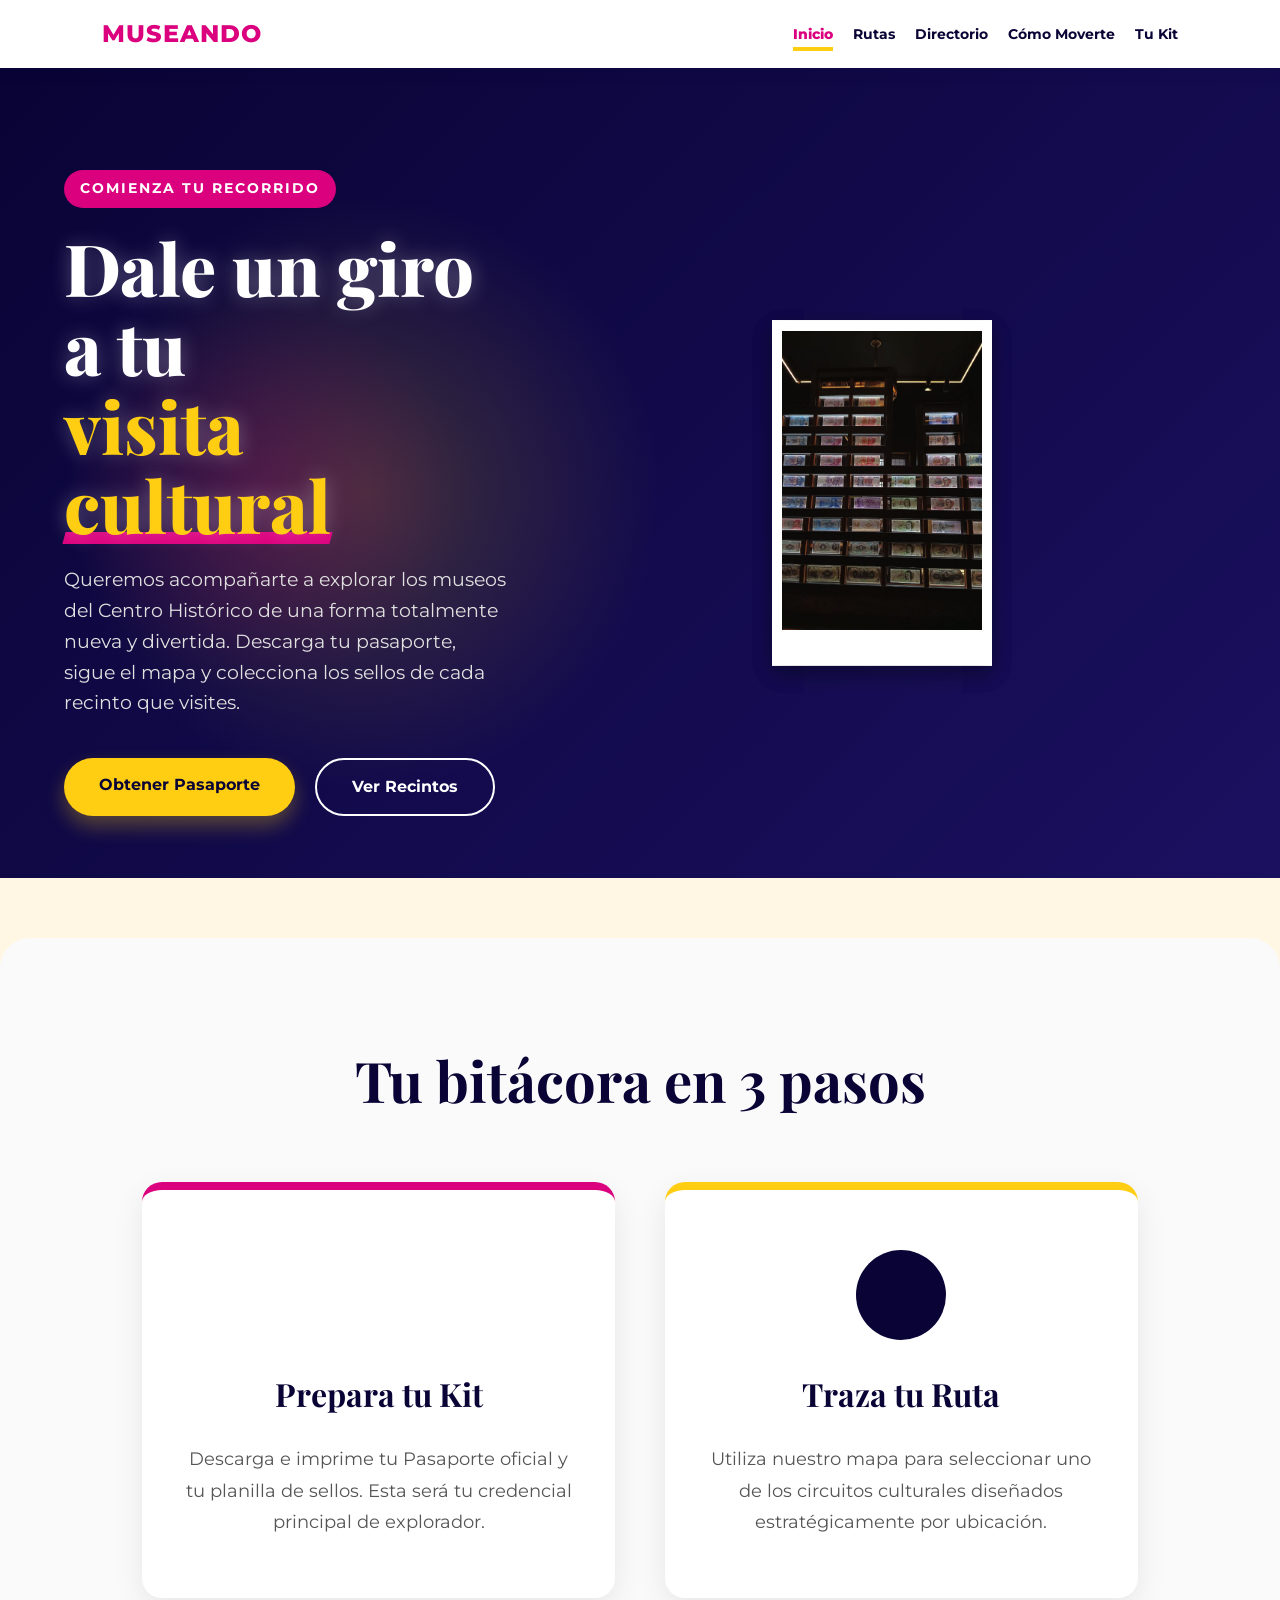
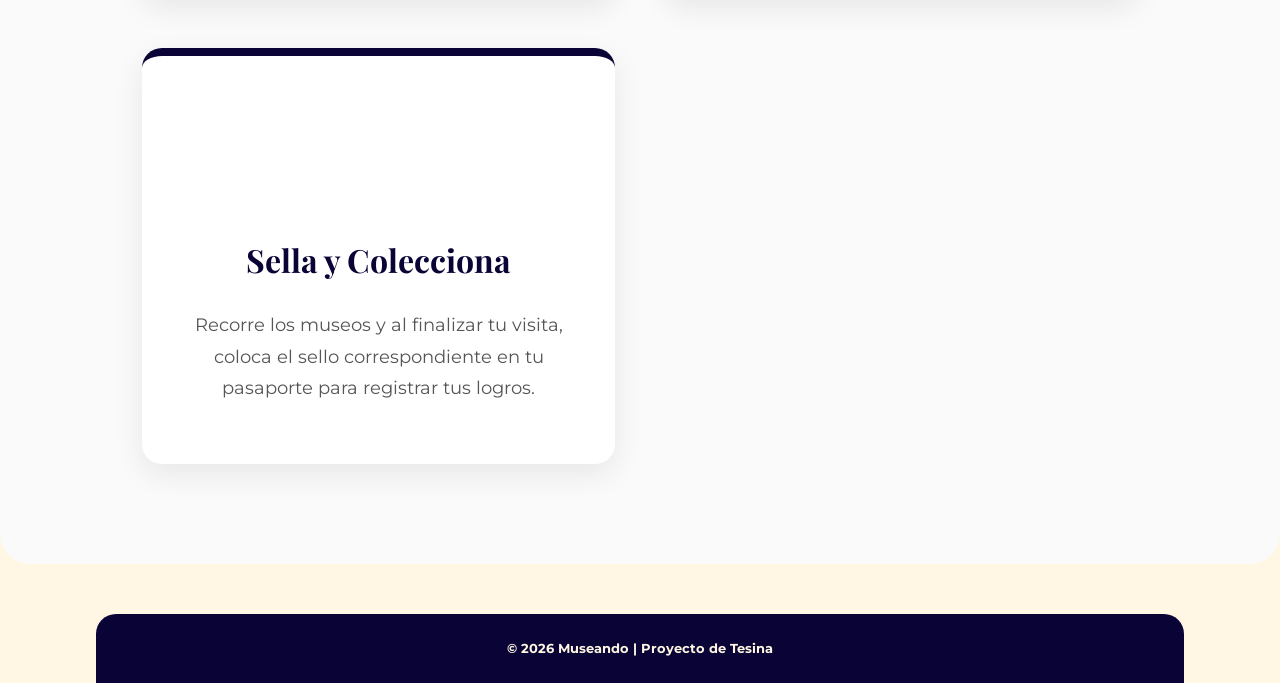
==== index.html @ 3f6f1fed "Add files via upload" ====
<!DOCTYPE html>
<html lang="es">
<head>
    <meta charset="UTF-8">
    <meta name="viewport" content="width=device-width, initial-scale=1.0">
    <title>Museando | Inicio</title>
    <link href="https://fonts.googleapis.com/css2?family=Montserrat:wght@300;400;700&family=Playfair+Display:wght@700;800&family=Poppins:wght@700;800&display=swap" rel="stylesheet">
    <link rel="stylesheet" href="css/style.css">
</head>
<body>

    <header class="main-header">
        <a href="index.html" class="logo">MUSEANDO</a>
        <ul class="nav-links">
            <li><a href="index.html" class="activo-nav">Inicio</a></li>
            <li><a href="rutas.html">Rutas</a></li>
            <li><a href="directorio.html">Directorio</a></li>
            <li><a href="guia.html">Cómo Moverte</a></li>
            <li><a href="kit.html">Tu Kit</a></li>
        </ul>
        <div class="burger">
            <div class="line1"></div><div class="line2"></div><div class="line3"></div>
        </div>
    </header>

    <main class="main-content">
        <section class="hero-dinamico">
            <div class="forma-fondo-1"></div>
            <div class="forma-fondo-2"></div>

           <div class="hero-texto-wrapper">
    <div class="etiqueta-hero">Comienza tu recorrido</div>
    <h1 class="titulo-gigante">Dale un giro a tu <br><span>visita cultural</span></h1>
    <p class="parrafo-hero">Queremos acompañarte a explorar los museos del Centro Histórico de una forma totalmente nueva y divertida. Descarga tu pasaporte, sigue el mapa y colecciona los sellos de cada recinto que visites.</p>
    <div class="botones-hero">
        <a href="kit.html" class="btn-primario">Obtener Pasaporte</a>
        <a href="directorio.html" class="btn-secundario">Ver Recintos</a>
    </div>
</div>

        <div class="hero-visual-wrapper" style="perspective: 1000px;">
    <div class="collage-polaroid">
        <!-- Tus imágenes aquí -->
        <img src="img/map4.jpg" class="foto-polaroid">
        <img src="img/munal2.jpg" class="foto-polaroid">
        <img src="img/banco2.jpg" class="foto-polaroid">
    </div>
</div>
        </section>

        <section class="container tutorial-section">
            <h2 class="section-title">Tu bitácora en 3 pasos</h2>
            
            <div class="grid-flex tutorial-grid">
                <div class="card tutorial-card hover-elevate">
                    <div class="icono-circular">1</div>
                    <h3 class="card-title">Prepara tu Kit</h3>
                    <p class="card-text">Descarga e imprime tu Pasaporte oficial y tu planilla de sellos. Esta será tu credencial principal de explorador.</p>
                </div>
                
                <div class="card tutorial-card hover-elevate">
                    <div class="icono-circular">2</div>
                    <h3 class="card-title">Traza tu Ruta</h3>
                    <p class="card-text">Utiliza nuestro mapa para seleccionar uno de los circuitos culturales diseñados estratégicamente por ubicación.</p>
                </div>
                
                <div class="card tutorial-card hover-elevate">
                    <div class="icono-circular">3</div>
                    <h3 class="card-title">Sella y Colecciona</h3>
                    <p class="card-text">Recorre los museos y al finalizar tu visita, coloca el sello correspondiente en tu pasaporte para registrar tus logros.</p>
                </div>
            </div>
        </section>

        </main>

    <footer class="main-footer">
        <p>&copy; 2026 Museando | Proyecto de Tesina</p>
    </footer>

    <script>
        const burger = document.querySelector('.burger');
        const nav = document.querySelector('.nav-links');
        burger.addEventListener('click', () => { 
            nav.classList.toggle('nav-active'); 
        });
    </script>
</body>
	
	<script>
    document.addEventListener("mousemove", (e) => {
        const mouseX = e.clientX / window.innerWidth - 0.5;
        const mouseY = e.clientY / window.innerHeight - 0.5;

        // Mover los elementos según el mouse
        const visualWrapper = document.querySelector('.hero-visual-wrapper');
        const flotante = document.querySelector('.img-flotante-1');

        visualWrapper.style.transform = `translate(${mouseX * 30}px, ${mouseY * 30}px)`;
        flotante.style.transform = `translate(${mouseX * -50}px, ${mouseY * -50}px)`;
    });
</script>
</html>
---- css/style.css ----
@charset "utf-8";

/* ==========================================================================
   1. SISTEMA DE VARIABLES, RESET Y CONFIGURACI�N GENERAL
   ========================================================================== */
* { 
    margin: 0; 
    padding: 0; 
    box-sizing: border-box; 
}

body { 
    font-family: 'Montserrat', sans-serif; 
    background-color: #FFF7E3; /* Fondo Crema C�lido */
    color: #090435; /* Azul Marino Profundo */
    overflow-x: hidden;
    line-height: 1.5;
}

h1, h2, h3 { 
    font-family: 'Playfair Display', serif; 
    color: #DB007D; 
}

.container { 
    padding: 60px 8%; 
    text-align: center; 
}

.bg-white { 
    background-color: #ffffff; 
}

.flight-path { 
    border-top: 3px dashed #FFCE13; 
    width: 80px; 
    margin: 20px auto 40px; 
}

.encabezado-seccion {
    text-align: center;
    margin-bottom: 40px;
}

.encabezado-seccion h1 {
    font-size: 2.8rem;
    color: #090435;
    margin-bottom: 15px;
}

.encabezado-seccion p {
    color: #555;
    max-width: 700px;
    margin: 0 auto;
    line-height: 1.6;
}

/* ==========================================================================
   2. ENCABEZADO, NAVEGACI�N PRINCIPAL Y MEN� BURGER
   ========================================================================== */
header {
    background-color: #ffffff; 
    padding: 1rem 8%; 
    display: flex;
    justify-content: space-between; 
    align-items: center;
    box-shadow: 0 4px 15px rgba(9, 4, 53, 0.08); 
    position: sticky; 
    top: 0; 
    z-index: 1000;
}

.logo { 
    font-size: 1.5rem; 
    font-weight: 800; 
    color: #DB007D; 
    text-decoration: none; 
    text-transform: uppercase; 
    letter-spacing: 1px;
} 

.nav-links { 
    display: flex; 
    list-style: none; 
    gap: 20px; 
}

.nav-links a { 
    text-decoration: none; 
    color: #090435; 
    font-size: 0.9rem; 
    transition: 0.3s ease; 
    font-weight: bold; 
}

.nav-links a:hover { 
    color: #DB007D; 
}

.nav-links a.activo-nav {
    font-weight: 800; 
    color: #DB007D; 
    border-bottom: 4px solid #FFCE13; 
    padding-bottom: 4px;
}

.burger { 
    display: none; 
    cursor: pointer; 
}

.burger div { 
    width: 25px; 
    height: 3px; 
    background: #DB007D; 
    margin: 5px; 
    transition: 0.3s ease; 
    border-radius: 5px;
}

/* ==========================================================================
   3. BOTONES, ACCIONES (CTA) Y COMPONENTES ETIQUETA (TAGS)
   ========================================================================== */
.cta-button {
    background-color: #DB007D; 
    color: white; 
    padding: 15px 35px; 
    border-radius: 50px; 
    text-decoration: none; 
    font-weight: 700; 
    display: inline-block; 
    transition: 0.3s ease;
    box-shadow: 0 4px 15px rgba(219, 0, 125, 0.3);
}

.cta-button:hover { 
    background-color: #FFCE13; 
    color: #090435; 
    transform: translateY(-3px); 
    box-shadow: 0 6px 20px rgba(9, 4, 53, 0.15); 
}

.cta-button.secondary { 
    background-color: #ffffff; 
    color: #DB007D; 
    margin-top: 20px; 
    border: 2px solid #DB007D; 
}

.tag { 
    background: #090435; 
    color: #FFF7E3; 
    padding: 4px 12px; 
    border-radius: 20px; 
    font-size: 0.7rem; 
    margin-top: 10px; 
    display: inline-block; 
}

.tags-museos { 
    display: flex; 
    flex-wrap: wrap; 
    gap: 8px; 
    margin-top: auto; 
    padding-top: 15px; 
}

.tag-m { 
    background-color: #FFCE13; 
    color: #090435; 
    font-size: 0.75rem; 
    padding: 8px 14px; 
    border-radius: 20px; 
    font-weight: bold; 
    transition: 0.3s ease; 
    text-decoration: none;
}

.tag-m:hover { 
    background-color: #DB007D; 
    color: #ffffff; 
    transform: scale(1.05); 
}

/* ==========================================================================
   4. SECCI�N: INICIO (INDEX) Y ANIMACIONES CINEM�TICAS
   ========================================================================== */
@keyframes flujoFondo {
    0% { background-position: 0% 50%; }
    50% { background-position: 100% 50%; }
    100% { background-position: 0% 50%; }
}

.hero-dinamico {
    background: linear-gradient(135deg, #090435 0%, #1a1060 50%, #db007d 100%);
    background-size: 200% 200%;
    animation: flujoFondo 10s ease infinite;
    position: relative;
    overflow: hidden;
    min-height: 90vh; 
    display: flex;
    align-items: center;
    justify-content: space-between;
    padding: 80px 5% 40px 5%;
}

@keyframes orbita {
    0% { transform: rotate(0deg) translateX(50px) rotate(0deg); }
    100% { transform: rotate(360deg) translateX(50px) rotate(-360deg); }
}

.forma-fondo-1 {
    position: absolute; width: 600px; height: 600px;
    background: radial-gradient(circle, rgba(255, 206, 19, 0.2) 0%, transparent 70%);
    animation: orbita 15s linear infinite; z-index: 1;
}

.forma-fondo-2 {
    position: absolute; width: 400px; height: 400px;
    background: radial-gradient(circle, rgba(219, 0, 125, 0.2) 0%, transparent 70%);
    animation: orbita 20s linear infinite reverse; z-index: 1;
}

@keyframes entradaMagica {
    0% { opacity: 0; transform: scale(0.8) translateY(50px); filter: blur(10px); }
    100% { opacity: 1; transform: scale(1) translateY(0); filter: blur(0); }
}

.hero-texto-wrapper { 
    flex: 1; 
    max-width: 550px; 
    z-index: 2; 
    padding-right: 40px; 
    animation: entradaMagica 1.2s cubic-bezier(0.16, 1, 0.3, 1) forwards;
}

.etiqueta-hero {
    display: inline-block; background-color: #DB007D; color: white; 
    font-weight: 700; padding: 8px 16px; border-radius: 20px; font-size: 0.9rem; 
    letter-spacing: 2px; text-transform: uppercase; margin-bottom: 20px;
}

.titulo-gigante {
    font-size: 4.5rem; line-height: 1.1; color: white; 
    text-align: left; margin-bottom: 20px; font-weight: 800;
    text-shadow: 0 0 20px rgba(255,255,255,0.3);
}

.titulo-gigante span { color: #FFCE13; position: relative; }
.titulo-gigante span::after {
    content: ''; position: absolute; bottom: 8px; left: 0; width: 100%; height: 12px;
    background-color: #DB007D; z-index: -1; transform: skewX(-15deg);
}

.parrafo-hero { 
    font-size: 1.2rem; color: #E0E0E0; line-height: 1.6; margin-bottom: 40px; text-align: left;
}

.botones-hero { display: flex; gap: 20px; flex-wrap: wrap; }

.btn-primario, .btn-secundario {
    font-weight: 700; font-size: 1rem; padding: 15px 35px; border-radius: 50px; 
    text-decoration: none; transition: all 0.3s ease;
}

.btn-primario { background-color: #FFCE13; color: #090435; box-shadow: 0 10px 20px rgba(255, 206, 19, 0.3); }
.btn-primario:hover { transform: translateY(-5px); box-shadow: 0 15px 25px rgba(255, 206, 19, 0.5); }
.btn-secundario { background-color: transparent; color: white; border: 2px solid white; }
.btn-secundario:hover { background-color: white; color: #090435; transform: translateY(-5px); }

@keyframes levitacionTotal {
    0%, 100% { transform: translateY(0) rotate(-2deg); }
    50% { transform: translateY(-30px) rotate(2deg); }
}

.hero-visual-wrapper {
    position: relative; flex: 1.5; display: flex; justify-content: center; align-items: center;
    min-height: 450px; width: 100%; animation: levitacionTotal 6s ease-in-out infinite; perspective: 1000px;
}

.collage-polaroid {
    position: relative; display: flex; justify-content: center; align-items: center; z-index: 2; width: 100%; height: 400px;
}

.foto-polaroid {
    position: absolute; width: 220px; border: 10px solid white; border-bottom: 35px solid white;
    box-shadow: 0 8px 20px rgba(0,0,0,0.15); transition: all 0.4s cubic-bezier(0.175, 0.885, 0.32, 1.275); 
    cursor: pointer;
}

.polaroid-1 { transform: rotate(-12deg) translateX(-100px); z-index: 1; }
.polaroid-2 { transform: rotate(0deg) translateY(-20px); z-index: 2; }
.polaroid-3 { transform: rotate(15deg) translateX(100px); z-index: 1; }

.foto-polaroid:hover {
    transform: scale(1.15) rotate(0deg) translateY(-10px) !important;
    z-index: 10; box-shadow: 0 15px 35px rgba(0,0,0,0.3);
}

.img-flotante-1 { display: none; /* Ocultamos la br�jula anterior para dejar limpio el efecto */ }

/* ==========================================================================
   5. SECCI�N: TUTORIAL DE BIT�CORA EN 3 PASOS
   ========================================================================== */
.tutorial-section {
    background-color: #fafafa; padding-top: 100px; padding-bottom: 100px; 
    border-radius: 30px; margin-top: 60px; width: 100%;
}

.section-title {
    font-size: 3.5rem; margin-bottom: 60px; text-align: center; color: #090435;
}

.tutorial-grid {
    display: grid; grid-template-columns: repeat(auto-fit, minmax(300px, 1fr)); gap: 50px; padding: 0 40px; 
}

.tutorial-card {
    text-align: center; background: white; padding: 60px 40px; border-radius: 20px; border-top: 8px solid; 
    box-shadow: 0 10px 30px rgba(0,0,0,0.08); transition: transform 0.3s ease, box-shadow 0.3s ease;
}

.tutorial-card:nth-child(1) { border-color: #DB007D; } 
.tutorial-card:nth-child(2) { border-color: #FFCE13; } 
.tutorial-card:nth-child(3) { border-color: #090435; } 

.tutorial-card .icono-circular {
    background-color: currentColor; color: white; width: 90px; height: 90px; line-height: 90px;
    border-radius: 50%; margin: 0 auto 30px; font-weight: 800; font-size: 2.5rem; 
}
.tutorial-card:nth-child(2) .icono-circular { color: #090435; }

.tutorial-card .card-title { color: #090435; margin-bottom: 25px; font-size: 2rem; font-weight: 700; }
.tutorial-card .card-text { color: #555; font-size: 1.1rem; line-height: 1.8; }
.hover-elevate:hover { transform: translateY(-8px); box-shadow: 0 15px 40px rgba(0,0,0,0.12); }

/* ==========================================================================
   6. SECCI�N: DIRECTORIO CULTURAL
   ========================================================================== */
.grid-flex-directorio { 
    display: flex; flex-wrap: wrap; justify-content: center; gap: 30px; margin-top: 40px; 
}

.museo-card {
    background-color: #ffffff; width: 100%; max-width: 330px; border-radius: 20px; overflow: hidden; cursor: pointer;
    box-shadow: 0 8px 25px rgba(9, 4, 53, 0.08); border: none; transition: 0.3s ease; text-align: left;
    border-bottom: 6px solid #FFCE13;
}

.museo-card:hover { transform: translateY(-8px); box-shadow: 0 15px 30px rgba(219, 0, 125, 0.2); border-bottom-color: #DB007D; }
.museo-img-header { width: 100%; height: 230px; position: relative; }
.museo-foto { width: 100%; height: 100%; object-fit: cover; }

.click-overlay {
    position: absolute; top: 0; left: 0; width: 100%; height: 100%; 
    background: rgba(9, 4, 53, 0.85); display: flex; align-items: center; justify-content: center; color: white; opacity: 0; transition: 0.3s ease; font-weight: 700;
}
.museo-card:hover .click-overlay { opacity: 1; }

.museo-detalle { max-height: 0; overflow: hidden; transition: max-height 0.5s ease; background: white; }
.museo-detalle.abierto { max-height: 1200px; padding: 20px; border-top: 2px dashed #FFCE13; }

.galeria-musa { display: flex; justify-content: space-between; gap: 8px; margin-top: 15px; margin-bottom: 10px; }
.foto-mini { width: 32%; height: 75px; object-fit: cover; border-radius: 8px; border: 1px solid #ddd; transition: 0.3s ease; cursor: pointer; }
.foto-mini:hover { transform: scale(1.1); box-shadow: 0 5px 15px rgba(0,0,0,0.2); z-index: 10; }

.musa-tip {
    background: #ffffff; padding: 15px; border-radius: 12px; display: flex; align-items: center; gap: 10px; 
    border-left: 5px solid #FFCE13; margin-top: 15px;
}
.musa-icon-small { width: 35px; height: auto; }

.titulo-directorio { font-size: 16px; text-align: center; margin-top: 12px; margin-bottom: 20px; font-weight: 700; line-height: 1.2; }
.tarjeta-directorio { display: flex; flex-direction: column; align-items: center; cursor: pointer; transition: transform 0.3s ease; }
.tarjeta-directorio:hover { transform: scale(1.02); }

.link-mapa { color: #090435; text-decoration: none; border-bottom: 1px solid #DB007D; transition: all 0.3s ease; }
.link-mapa:hover { color: #DB007D; background-color: rgba(219, 0, 125, 0.05); }

.datos-museo p { font-size: 12px; margin: 6px 0; line-height: 1.4; }

.iconos-servicios {
    display: flex; flex-direction: row; justify-content: flex-start; align-items: center; flex-wrap: nowrap; gap: 12px; margin: 15px 0;
}
.iconos-servicios img { width: 24px; height: 24px; object-fit: contain; transition: transform 0.3s ease; }
.iconos-servicios img:hover { transform: scale(1.15); }

/* ==========================================================================
   7. SECCI�N: RUTAS Y CIRCUITOS CULTURALES
   ========================================================================== */
.hero-rutas {
    position: relative; width: 100%; min-height: 45vh; display: flex; align-items: center; justify-content: center;
    background-color: #090435; background-image: url('../img/culturas1.jpg'); background-size: cover;
    background-position: center; background-attachment: fixed; z-index: 10; 
}

.hero-overlay {
    position: absolute; top: 0; left: 0; width: 100%; height: 100%; background: rgba(9, 4, 53, 0.65); z-index: 1;
}

.hero-contenido { position: relative; z-index: 2; text-align: center; padding: 0 20px; max-width: 800px; }
.hero-contenido h1 { font-size: 3.5rem; color: #ffffff; margin-bottom: 20px; text-shadow: 0 4px 10px rgba(0,0,0, 0.3); }
.hero-contenido p { color: #FFF7E3; font-size: 1.1rem; line-height: 1.7; text-shadow: 0 2px 5px rgba(0,0,0, 0.3); }

.container-rutas { max-width: 1200px; margin: 40px auto 80px; padding: 0 20px; }

.tabs-container, .tabs-navegacion { display: flex; justify-content: center; gap: 15px; margin-bottom: 40px; flex-wrap: wrap; }
.tab-btn, .btn-tab {
    background-color: #ffffff; color: #DB007D; border: 2px solid #DB007D; padding: 12px 30px;
    border-radius: 50px; font-size: 1rem; font-weight: bold; cursor: pointer; transition: 0.3s ease;
}
.tab-btn:hover, .btn-tab:hover { background-color: #FFF7E3; color: #DB007D; }
.tab-btn.activo, .btn-tab.active { background-color: #DB007D; border-color: #DB007D; color: #ffffff; }

.bloque-ruta { display: none; opacity: 0; transform: translateY(15px); transition: all 0.4s ease; }
.bloque-ruta.active { display: block; opacity: 1; transform: translateY(0); }

.grid-rutas-moderno { display: grid; grid-template-columns: repeat(auto-fit, minmax(320px, 1fr)); gap: 30px; margin-top: 20px; }

.tarjeta-ruta-interactiva {
    background: #ffffff; border: 1px solid rgba(9, 4, 53, 0.06); border-radius: 16px; padding: 35px 30px 30px;
    display: flex; flex-direction: column; justify-content: space-between;
    box-shadow: 0 4px 6px -1px rgba(9, 4, 53, 0.02), 0 10px 20px -3px rgba(9, 4, 53, 0.04);
    transition: all 0.4s ease; position: relative; overflow: hidden; z-index: 1;
}

.tarjeta-ruta-interactiva::before {
    content: ''; position: absolute; top: 0; left: 0; width: 100%; height: 4px; background: #DB007D; z-index: 2;
}
.tarjeta-ruta-interactiva.line-ubicacion::before { background: #090435; }

.tarjeta-ruta-interactiva::after {
    content: attr(data-numero); position: absolute; top: 5px; right: 15px;
    font-family: 'Playfair Display', serif; font-size: 5rem; font-weight: 700; color: #090435; opacity: 0.03;
    pointer-events: none; transition: transform 0.4s ease; z-index: 0;
}

.tarjeta-ruta-interactiva:hover {
    transform: translateY(-10px); border-color: rgba(219, 0, 125, 0.2);
    box-shadow: 0 20px 38px -10px rgba(9, 4, 53, 0.08);
}
.tarjeta-ruta-interactiva:hover::after { transform: translateY(10px) scale(1.05); opacity: 0.05; }

.tarjeta-badge {
    align-self: flex-start; font-size: 0.7rem; font-weight: 700; text-transform: uppercase; letter-spacing: 1px;
    color: #DB007D; background: rgba(219, 0, 125, 0.08); padding: 4px 12px; border-radius: 20px;
    margin-bottom: 15px; position: relative; z-index: 2;
}
.badge-geo { color: #090435; background: rgba(9, 4, 53, 0.06); }

.subtitulo-circuito { font-size: 0.75rem; letter-spacing: 2px; color: #999; font-weight: 700; text-transform: uppercase; display: block; margin-bottom: 5px; position: relative; z-index: 2; }
.tarjeta-ruta-interactiva h3 { font-size: 1.3rem; margin-bottom: 12px; position: relative; z-index: 2; }
.ruta-descripcion { font-size: 0.9rem; color: #555; margin-bottom: 25px; position: relative; z-index: 2; }

.lista-recintos-ruta {
    display: flex; flex-wrap: wrap; gap: 8px; padding-top: 15px; border-top: 1px dashed rgba(9, 4, 53, 0.1); position: relative; z-index: 10; 
}

.tag-museo {
    font-size: 0.8rem; background: #FFF7E3; color: #090435; padding: 6px 14px; border-radius: 6px; font-weight: 600; text-decoration: none;
    transition: all 0.3s ease; border: 1px solid rgba(9, 4, 53, 0.04); display: inline-block; position: relative; z-index: 20; cursor: pointer;
}
.tag-museo:hover { background: #090435; color: #FFF7E3; transform: translateY(-2px); box-shadow: 0 4px 8px rgba(9, 4, 53, 0.15); }

/* ==========================================================================
   8. SECCI�N: C�MO MOVERTE (MOVILIDAD URBANA)
   ========================================================================== */
.hero-movilidad {
    position: relative; width: 100%; min-height: 45vh; display: flex; align-items: center; justify-content: center;
    background-image: url('../img/banner-movilidad.jpg'); background-size: cover; background-position: center; background-attachment: fixed;
}

.hero-overlay-movilidad {
    position: absolute; top: 0; left: 0; width: 100%; height: 100%; background: rgba(9, 4, 53, 0.7); z-index: 1;
}

.hero-contenido-movilidad { position: relative; z-index: 2; text-align: center; padding: 0 20px; max-width: 800px; }
.hero-contenido-movilidad h1 { font-size: 3.5rem; color: #ffffff; margin-bottom: 20px; text-shadow: 0 4px 10px rgba(0,0,0, 0.3); }
.hero-contenido-movilidad p { color: #FFF7E3; font-size: 1.1rem; text-shadow: 0 2px 5px rgba(0,0,0, 0.3); }

.container-movilidad { max-width: 1200px; margin: 50px auto 80px; padding: 0 20px; }

.grid-transporte { display: grid; grid-template-columns: repeat(auto-fit, minmax(260px, 1fr)); gap: 25px; margin-bottom: 60px; }

.transporte-card {
    background: #ffffff; border: 1px solid rgba(9, 4, 53, 0.06); border-radius: 14px; padding: 30px 25px; text-align: center;
    display: flex; flex-direction: column; justify-content: space-between;
    box-shadow: 0 4px 6px -1px rgba(9, 4, 53, 0.02); transition: all 0.4s ease;
}
.transporte-card:hover { transform: translateY(-8px); box-shadow: 0 15px 30px -5px rgba(9, 4, 53, 0.08); }

.card-metro { border-top: 6px solid #f37021; }
.card-metrobus { border-top: 6px solid #df4b26; }
.card-trolebus { border-top: 6px solid #0067a0; }
.card-ecobici { border-top: 6px solid #00a19a; }

.enlace-logo-transporte { display: block; margin-bottom: 15px; }
.logo-transporte { max-height: 55px; width: auto; margin: 0 auto; transition: transform 0.3s ease; object-fit: contain; }
.transporte-card:hover .logo-transporte { transform: scale(1.05); }

.transporte-card h3 { font-size: 1.4rem; margin-bottom: 10px; }
.transporte-linea { font-size: 0.9rem; color: #555; margin-bottom: 20px; min-height: 60px; }
.linea-divisora { border: 0; border-top: 1px dashed rgba(9, 4, 53, 0.1); margin-bottom: 15px; width: 100%; }
.info-extra { font-size: 0.8rem; color: #060324; text-align: left; width: 100%; font-weight: 600; }

.btn-descarga {
    display: inline-block; padding: 12px 20px; color: #ffffff; text-decoration: none; font-weight: bold; font-size: 0.85rem;
    border-radius: 50px; margin: 0 auto 20px; transition: all 0.3s ease; box-shadow: 0 4px 10px rgba(0,0,0,0.05); background-color: #DB007D;
}
.btn-descarga:hover { background-color: #FFCE13; color: #090435; transform: translateY(-3px); }

.btn-metro { background-color: #f37021; }
.btn-metrobus { background-color: #df4b26; }
.btn-trolebus { background-color: #0067a0; }
.btn-ecobici { background-color: #00a19a; }

/* ==========================================================================
   9. SECCI�N: TU KIT (MATERIALES Y CONSEJOS)
   ========================================================================== */
.container-kit { max-width: 1200px; margin: 60px auto 80px; padding: 0 20px; }

.intro-kit { text-align: center; margin-bottom: 50px; }
.intro-kit h1 { font-size: 2.8rem; margin-bottom: 15px; }
.subtitulo-kit { max-width: 700px; margin: 0 auto; color: #555; line-height: 1.6; }

.grid-kit { 
    display: grid; grid-template-columns: repeat(auto-fit, minmax(300px, 1fr)); gap: 30px; margin-bottom: 60px; 
}

.kit-card {
    background-color: #ffffff; border-radius: 20px; padding: 30px; text-align: center; 
    transition: transform 0.3s ease, box-shadow 0.3s ease; box-shadow: 0 4px 15px rgba(0,0,0,0.05);
    display: flex; flex-direction: column; justify-content: space-between; border-top: 6px solid #DB007D;
}
.kit-card:hover { transform: translateY(-10px); box-shadow: 0 20px 30px rgba(0,0,0,0.1); }

.kit-img-caja { background-color: #FFF7E3; border-radius: 12px; padding: 20px; margin-bottom: 20px; }
.kit-img { width: 100%; height: 180px; object-fit: contain; transition: 0.3s ease; }
.kit-card:hover .kit-img { transform: scale(1.08); }

.kit-card h3 { color: #090435; margin-bottom: 10px; font-size: 1.4rem; }
.kit-card p { color: #555; font-size: 0.95rem; margin-bottom: 25px; }

.cta-button-kit {
    display: block; background: linear-gradient(45deg, #DB007D, #FFCE13); color: #fff; padding: 15px 20px; 
    border-radius: 50px; text-decoration: none; font-weight: bold; transition: 0.3s; margin-top: auto;
}
.cta-button-kit:hover { transform: scale(1.05); color: #090435; box-shadow: 0 10px 20px rgba(219, 0, 125, 0.2); }

.tips-impresion { background: #ffffff; border-radius: 20px; padding: 40px; box-shadow: 0 10px 30px rgba(9, 4, 53, 0.06); border-left: 10px solid #FFCE13; }
.tips-impresion h2 { font-size: 1.8rem; color: #090435; margin-bottom: 20px; text-align: left;}

.grid-tips { display: grid; grid-template-columns: repeat(auto-fit, minmax(250px, 1fr)); gap: 20px; }
.tip-item { display: flex; align-items: flex-start; gap: 15px; font-size: 0.95rem; color: #444; background: #FFF7E3; padding: 20px; border-radius: 12px; }
.tip-item span { font-size: 1.5rem; }

/* ==========================================================================
   10. SISTEMA DE CIERRE (FOOTER)
   ========================================================================== */
footer { 
    width: 100%; background-color: #090435; color: #FFF7E3; font-size: 13px; font-weight: bold; text-align: center; padding: 25px 0; margin-top: 50px; 
}

/* ==========================================================================
   11. MEDIA QUERIES (DISPOSITIVOS M�VILES Y RESPONSIVO)
   ========================================================================== */
@media screen and (min-width: 768px) {
    footer { width: 85%; margin: 50px auto 0; border-radius: 20px 20px 0 0; }
}

@media screen and (max-width: 968px) {
    .hero-dinamico { flex-direction: column; padding-top: 100px; padding-bottom: 60px; }
    .hero-texto-wrapper { padding-right: 0; margin-bottom: 60px; text-align: center; }
    .titulo-gigante { font-size: 3rem; text-align: center; }
    .parrafo-hero { text-align: center; }
    .botones-hero { justify-content: center; }
    
    .hero-visual-wrapper { height: 400px; }
    .collage-polaroid { height: 300px; }
    .polaroid-1 { transform: rotate(-10deg) translateX(-50px); }
    .polaroid-3 { transform: rotate(10deg) translateX(50px); }

    .section-title { font-size: 2.8rem; margin-bottom: 40px; }
    .tutorial-grid { padding: 0 20px; gap: 30px; }
    .tutorial-card { padding: 40px 25px; }
    .tutorial-card .icono-circular { width: 70px; height: 70px; line-height: 70px; font-size: 2rem; margin-bottom: 20px; }
    .tutorial-card .card-title { font-size: 1.8rem; margin-bottom: 15px; }
}

@media screen and (max-width: 768px) {
    header { padding: 1rem 5%; }
    .nav-links {
        position: absolute; right: 0; top: 8vh; background: white; width: 100%; height: 92vh;
        flex-direction: column; align-items: center; padding-top: 40px; transform: translateX(100%); transition: 0.5s ease;
        box-shadow: -5px 0 15px rgba(9, 4, 53, 0.1);
    }
    .burger { display: block; }
    .nav-active { transform: translateX(0); }
    
    .hero-contenido-movilidad h1, .hero-contenido h1, .intro-kit h1 { font-size: 2.4rem; }
    
    .polaroid-1 { transform: rotate(-8deg) translateX(-30px); width: 180px; }
    .polaroid-2 { width: 180px; }
    .polaroid-3 { transform: rotate(8deg) translateX(30px); width: 180px; }
}

@media (max-width: 500px) {
    .section-title { font-size: 2.2rem; margin-bottom: 30px; }
    .tutorial-card { padding: 30px 20px; }
    .polaroid-1, .polaroid-2, .polaroid-3 { width: 140px; }
}


/* ==========================================================================
   MODAL COMPLEMENTARIO (LIGHTBOX DE GALER�A)
   ========================================================================== */
.modal-galeria {
    display: none; 
    position: fixed; 
    z-index: 2000; 
    left: 0; 
    top: 0;
    width: 100%; 
    height: 100%; 
    overflow: auto;
    background-color: rgba(9, 4, 53, 0.95); 
    backdrop-filter: blur(5px);
}

.modal-contenido {
    margin: auto; 
    display: block; 
    width: 90%; 
    max-width: 800px; 
    margin-top: 5vh;
    border: 5px solid #FFCE13; 
    border-radius: 10px; 
    box-shadow: 0 10px 40px rgba(0,0,0,0.8);
    animation: zoomIn 0.3s ease;
}

.cerrar-modal {
    position: absolute; 
    top: 20px; 
    right: 40px; 
    color: #FFF7E3; 
    font-size: 50px; 
    font-weight: bold;
    transition: 0.3s ease; 
    cursor: pointer;
}

.cerrar-modal:hover { 
    color: #DB007D; 
}

@keyframes zoomIn {
    from { transform: scale(0.8); opacity: 0; }
    to { transform: scale(1); opacity: 1; }
}

.flecha {
    cursor: pointer; 
    position: absolute; 
    top: 50%; 
    width: auto; 
    padding: 16px; 
    margin-top: -50px;
    color: #FFCE13; 
    font-weight: bold; 
    font-size: 40px; 
    transition: 0.3s ease;
    border-radius: 0 3px 3px 0; 
    user-select: none; 
    text-decoration: none;
}

.flecha-der { right: 5%; border-radius: 3px 0 0 3px; }
.flecha-izq { left: 5%; }
.flecha:hover { background-color: rgba(9, 4, 53, 0.8); color: #DB007D; }


/* Evitar desbordes de im�genes globales */
img, picture, video { max-width: 100%; display: block; }
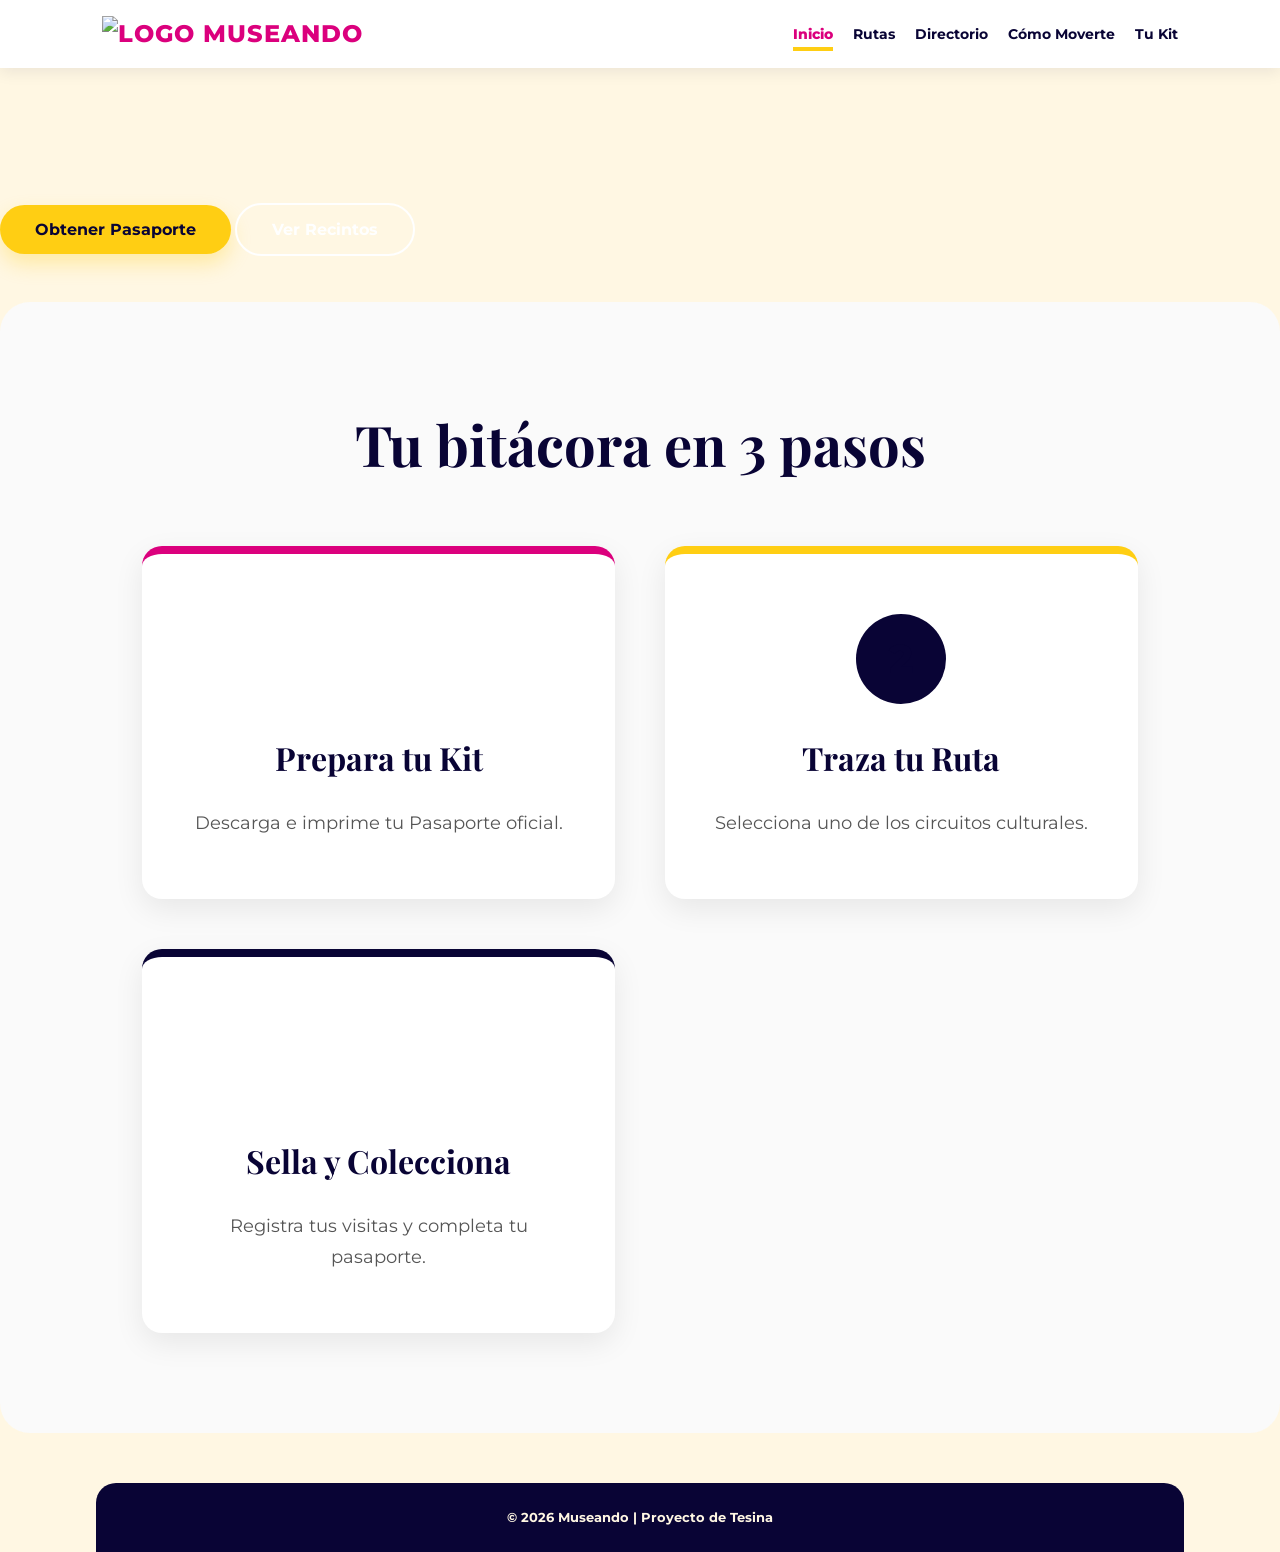
==== commit a19bead3: "Add files via upload" ====
--- a/index.html
+++ b/index.html
@@ -1,103 +1,87 @@
-<!DOCTYPE html>
-<html lang="es">
-<head>
-    <meta charset="UTF-8">
-    <meta name="viewport" content="width=device-width, initial-scale=1.0">
-    <title>Museando | Inicio</title>
-    <link href="https://fonts.googleapis.com/css2?family=Montserrat:wght@300;400;700&family=Playfair+Display:wght@700;800&family=Poppins:wght@700;800&display=swap" rel="stylesheet">
-    <link rel="stylesheet" href="css/style.css">
-</head>
-<body>
-
-    <header class="main-header">
-        <a href="index.html" class="logo">MUSEANDO</a>
-        <ul class="nav-links">
-            <li><a href="index.html" class="activo-nav">Inicio</a></li>
-            <li><a href="rutas.html">Rutas</a></li>
-            <li><a href="directorio.html">Directorio</a></li>
-            <li><a href="guia.html">Cómo Moverte</a></li>
-            <li><a href="kit.html">Tu Kit</a></li>
-        </ul>
-        <div class="burger">
-            <div class="line1"></div><div class="line2"></div><div class="line3"></div>
-        </div>
-    </header>
-
-    <main class="main-content">
-        <section class="hero-dinamico">
-            <div class="forma-fondo-1"></div>
-            <div class="forma-fondo-2"></div>
-
-           <div class="hero-texto-wrapper">
-    <div class="etiqueta-hero">Comienza tu recorrido</div>
-    <h1 class="titulo-gigante">Dale un giro a tu <br><span>visita cultural</span></h1>
-    <p class="parrafo-hero">Queremos acompañarte a explorar los museos del Centro Histórico de una forma totalmente nueva y divertida. Descarga tu pasaporte, sigue el mapa y colecciona los sellos de cada recinto que visites.</p>
-    <div class="botones-hero">
-        <a href="kit.html" class="btn-primario">Obtener Pasaporte</a>
-        <a href="directorio.html" class="btn-secundario">Ver Recintos</a>
-    </div>
-</div>
-
-        <div class="hero-visual-wrapper" style="perspective: 1000px;">
-    <div class="collage-polaroid">
-        <!-- Tus imágenes aquí -->
-        <img src="img/map4.jpg" class="foto-polaroid">
-        <img src="img/munal2.jpg" class="foto-polaroid">
-        <img src="img/banco2.jpg" class="foto-polaroid">
-    </div>
-</div>
-        </section>
-
-        <section class="container tutorial-section">
-            <h2 class="section-title">Tu bitácora en 3 pasos</h2>
-            
-            <div class="grid-flex tutorial-grid">
-                <div class="card tutorial-card hover-elevate">
-                    <div class="icono-circular">1</div>
-                    <h3 class="card-title">Prepara tu Kit</h3>
-                    <p class="card-text">Descarga e imprime tu Pasaporte oficial y tu planilla de sellos. Esta será tu credencial principal de explorador.</p>
-                </div>
-                
-                <div class="card tutorial-card hover-elevate">
-                    <div class="icono-circular">2</div>
-                    <h3 class="card-title">Traza tu Ruta</h3>
-                    <p class="card-text">Utiliza nuestro mapa para seleccionar uno de los circuitos culturales diseñados estratégicamente por ubicación.</p>
-                </div>
-                
-                <div class="card tutorial-card hover-elevate">
-                    <div class="icono-circular">3</div>
-                    <h3 class="card-title">Sella y Colecciona</h3>
-                    <p class="card-text">Recorre los museos y al finalizar tu visita, coloca el sello correspondiente en tu pasaporte para registrar tus logros.</p>
-                </div>
-            </div>
-        </section>
-
-        </main>
-
-    <footer class="main-footer">
-        <p>&copy; 2026 Museando | Proyecto de Tesina</p>
-    </footer>
-
-    <script>
-        const burger = document.querySelector('.burger');
-        const nav = document.querySelector('.nav-links');
-        burger.addEventListener('click', () => { 
-            nav.classList.toggle('nav-active'); 
-        });
-    </script>
-</body>
-	
-	<script>
-    document.addEventListener("mousemove", (e) => {
-        const mouseX = e.clientX / window.innerWidth - 0.5;
-        const mouseY = e.clientY / window.innerHeight - 0.5;
-
-        // Mover los elementos según el mouse
-        const visualWrapper = document.querySelector('.hero-visual-wrapper');
-        const flotante = document.querySelector('.img-flotante-1');
-
-        visualWrapper.style.transform = `translate(${mouseX * 30}px, ${mouseY * 30}px)`;
-        flotante.style.transform = `translate(${mouseX * -50}px, ${mouseY * -50}px)`;
-    });
-</script>
+<!DOCTYPE html>
+<html lang="es">
+<head>
+    <meta charset="UTF-8">
+    <meta name="viewport" content="width=device-width, initial-scale=1.0">
+    <title>Museando | Inicio</title>
+    <link href="https://fonts.googleapis.com/css2?family=Montserrat:wght@300;400;700&family=Playfair+Display:wght@700;800&family=Poppins:wght@700;800&display=swap" rel="stylesheet">
+    <link rel="stylesheet" href="css/style.css">
+</head>
+<body>
+
+    <header class="main-header">
+        <a href="index.html" class="logo">
+        <img src="img/museando transparente.png" alt="Logo Museando" class="logo-img">
+    </a>
+        <ul class="nav-links">
+            <li><a href="index.html" class="activo-nav">Inicio</a></li>
+            <li><a href="rutas.html">Rutas</a></li>
+            <li><a href="directorio.html">Directorio</a></li>
+            <li><a href="guia.html">Cómo Moverte</a></li>
+            <li><a href="kit.html">Tu Kit</a></li>
+        </ul>
+        <div class="burger">
+            <div class="line1"></div><div class="line2"></div><div class="line3"></div>
+        </div>
+    </header>
+
+    <main class="main-content">
+        
+       <section class="fullscreen-hero">
+    
+    <video class="video-fondo" autoplay loop muted playsinline>
+        <source src="src/hero museando.mp4" type="video/mp4">
+        Tu navegador no soporta la etiqueta de video.
+    </video>
+
+    <div class="botones-esquina">
+        <a href="kit.html" class="btn-primario">Obtener Pasaporte</a>
+        <a href="directorio.html" class="btn-secundario">Ver Recintos</a>
+    </div>
+
+</section>
+
+        <section class="container tutorial-section">
+            <h2 class="section-title">Tu bitácora en 3 pasos</h2>
+            <div class="grid-flex tutorial-grid">
+                <div class="card tutorial-card hover-elevate">
+                    <div class="icono-circular">1</div>
+                    <h3 class="card-title">Prepara tu Kit</h3>
+                    <p class="card-text">Descarga e imprime tu Pasaporte oficial.</p>
+                </div>
+                <div class="card tutorial-card hover-elevate">
+                    <div class="icono-circular">2</div>
+                    <h3 class="card-title">Traza tu Ruta</h3>
+                    <p class="card-text">Selecciona uno de los circuitos culturales.</p>
+                </div>
+                <div class="card tutorial-card hover-elevate">
+                    <div class="icono-circular">3</div>
+                    <h3 class="card-title">Sella y Colecciona</h3>
+                    <p class="card-text">Registra tus visitas y completa tu pasaporte.</p>
+                </div>
+            </div>
+        </section>
+
+    </main>
+
+    <footer class="main-footer">
+        <p>&copy; 2026 Museando | Proyecto de Tesina</p>
+    </footer>
+
+    <script>
+        const burger = document.querySelector('.burger');
+        const nav = document.querySelector('.nav-links');
+        burger.addEventListener('click', () => { nav.classList.toggle('nav-active'); });
+
+        // Script para mover los elementos
+        document.addEventListener("mousemove", (e) => {
+            const mouseX = e.clientX / window.innerWidth - 0.5;
+            const mouseY = e.clientY / window.innerHeight - 0.5;
+            const contenedor = document.querySelector('.hero-texto-wrapper');
+            if (contenedor) {
+                contenedor.style.transform = `translate(${mouseX * -20}px, ${mouseY * -20}px)`;
+            }
+        });
+    </script>
+</body>
 </html>
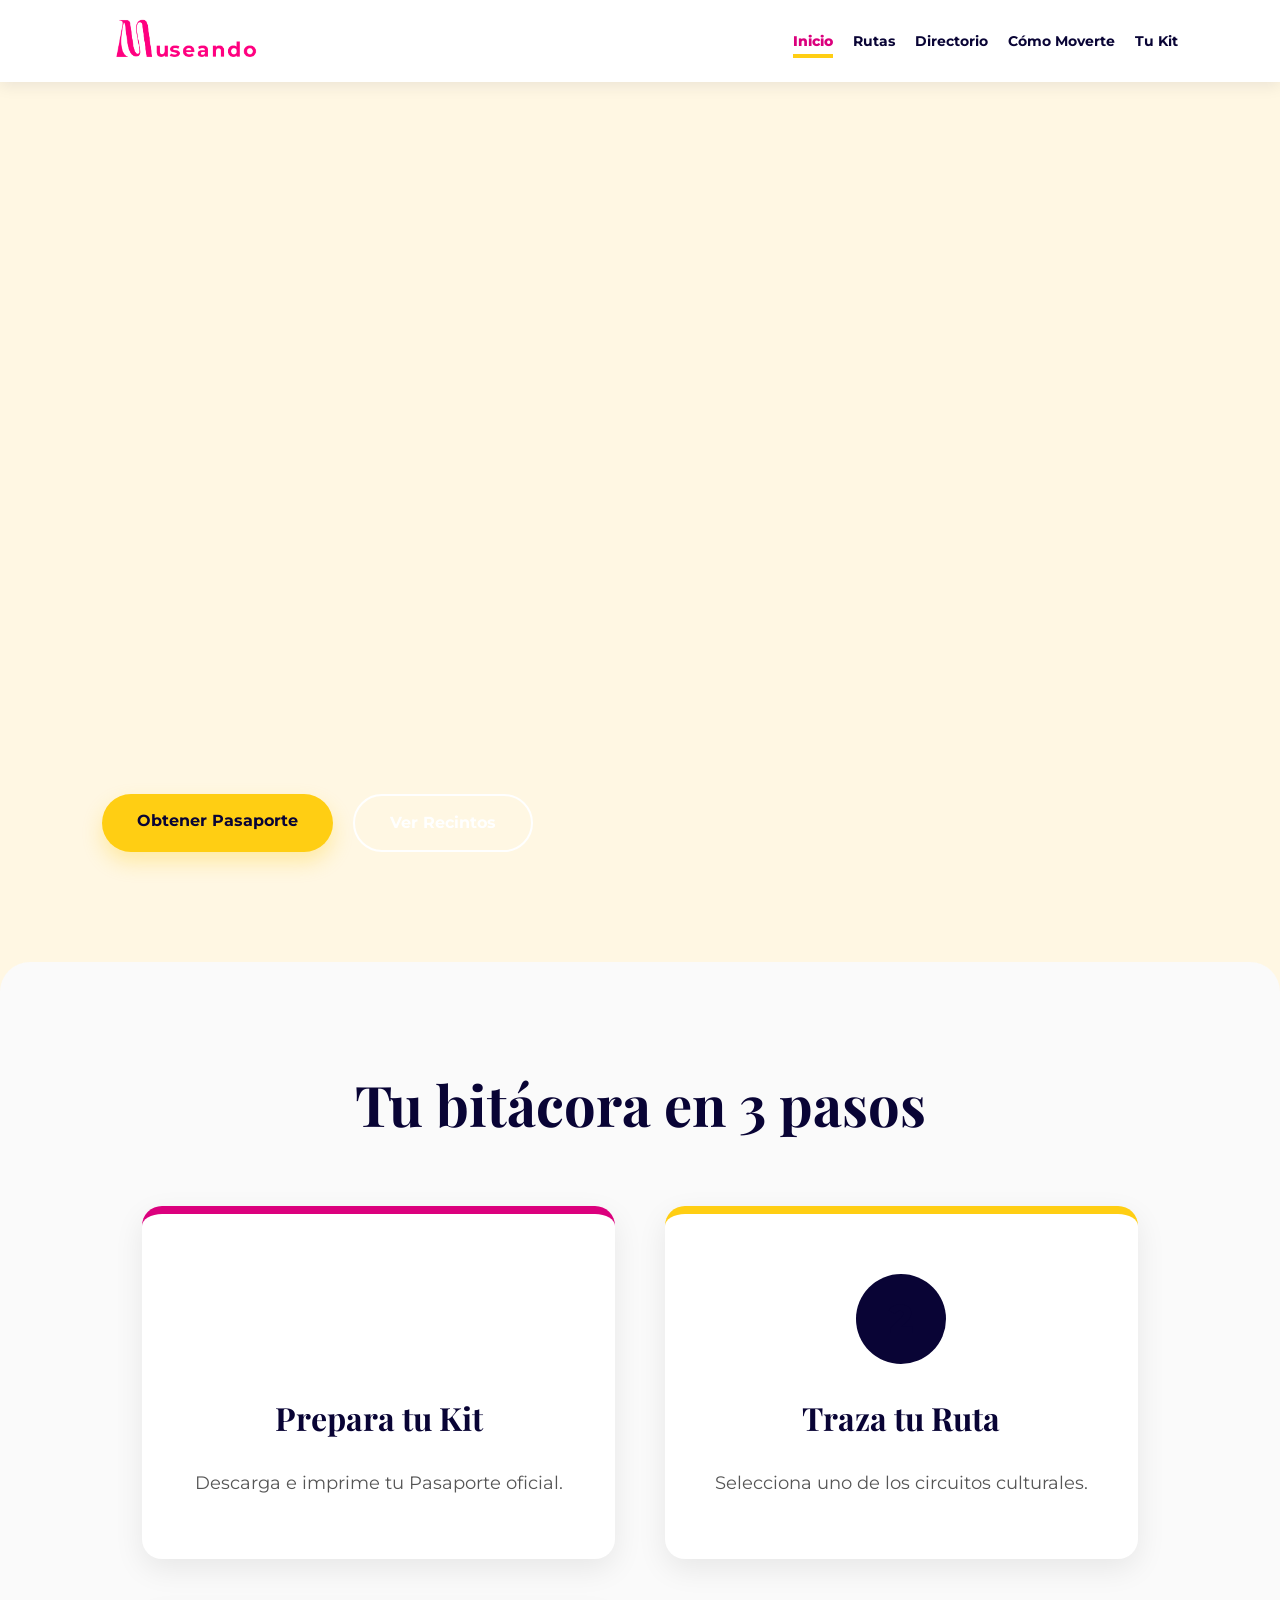
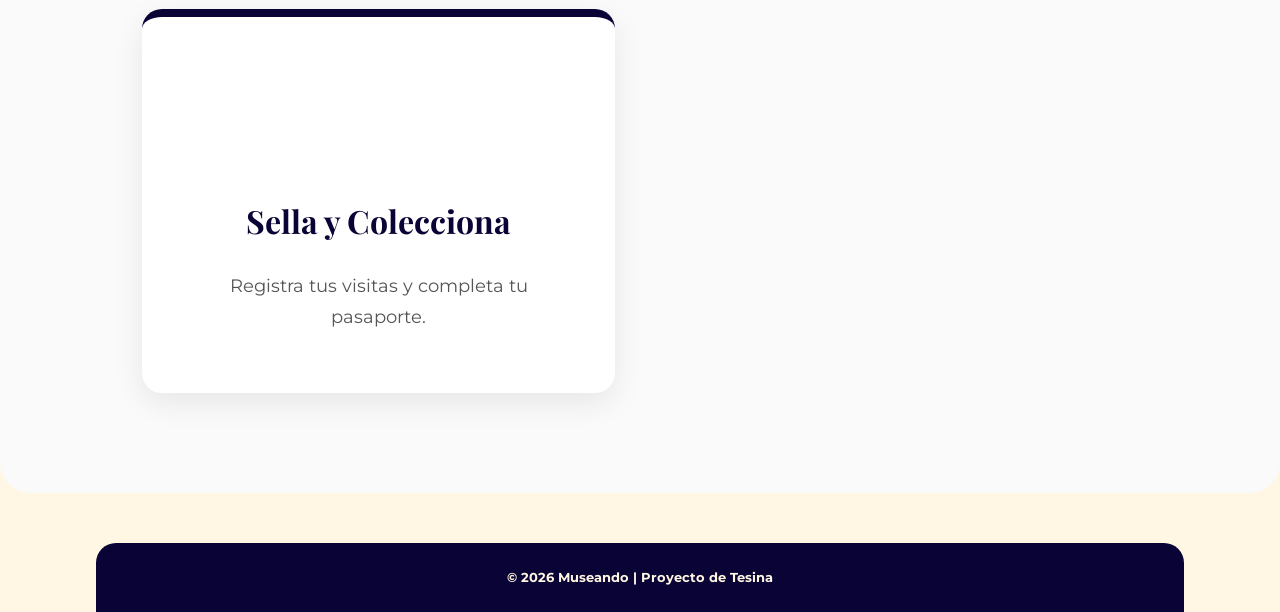
==== commit d254cd19: "Add files via upload" ====
--- a/index.html
+++ b/index.html
@@ -6,6 +6,23 @@
     <title>Museando | Inicio</title>
     <link href="https://fonts.googleapis.com/css2?family=Montserrat:wght@300;400;700&family=Playfair+Display:wght@700;800&family=Poppins:wght@700;800&display=swap" rel="stylesheet">
     <link rel="stylesheet" href="css/style.css">
+	
+	<meta name="language" content="ES,EN">
+	<!--esta etiqueta sirve para especificar cual es el didioma que usamos -->
+<meta name="Description" content="Museando Centro Historico CDMX">
+	 <!-- esta etiqueta sirve exclusivamente para que el usuario lo lea como descripción en google -->
+<meta name="Keywords" content="CDMX, museos, centro historico, museando">
+	 
+<meta name="author" content="Sofía Nava, sofianp1418@gmail.com">
+	
+<meta name="copyright" content="Museando">
+
+<meta name="robots" content="Index,Follow"> 
+
+<meta name="google-site-verification" content="LADzCucKd1rZKgJMTLuuKnsMB3RhkdL5uqJF5bVARfE" />
+	
+	<link rel="shortcut icon" href="img/favicon.ico" type="image/x-icon">
+<link rel="icon" href="/favicon.ico" type="image/x-icon">
 </head>
 <body>
 
--- a/css/style.css
+++ b/css/style.css
@@ -1,684 +1,833 @@
-@charset "utf-8";
-
-/* ==========================================================================
-   1. SISTEMA DE VARIABLES, RESET Y CONFIGURACI�N GENERAL
-   ========================================================================== */
-* { 
-    margin: 0; 
-    padding: 0; 
-    box-sizing: border-box; 
-}
-
-body { 
-    font-family: 'Montserrat', sans-serif; 
-    background-color: #FFF7E3; /* Fondo Crema C�lido */
-    color: #090435; /* Azul Marino Profundo */
-    overflow-x: hidden;
-    line-height: 1.5;
-}
-
-h1, h2, h3 { 
-    font-family: 'Playfair Display', serif; 
-    color: #DB007D; 
-}
-
-.container { 
-    padding: 60px 8%; 
-    text-align: center; 
-}
-
-.bg-white { 
-    background-color: #ffffff; 
-}
-
-.flight-path { 
-    border-top: 3px dashed #FFCE13; 
-    width: 80px; 
-    margin: 20px auto 40px; 
-}
-
-.encabezado-seccion {
-    text-align: center;
-    margin-bottom: 40px;
-}
-
-.encabezado-seccion h1 {
-    font-size: 2.8rem;
-    color: #090435;
-    margin-bottom: 15px;
-}
-
-.encabezado-seccion p {
-    color: #555;
-    max-width: 700px;
-    margin: 0 auto;
-    line-height: 1.6;
-}
-
-/* ==========================================================================
-   2. ENCABEZADO, NAVEGACI�N PRINCIPAL Y MEN� BURGER
-   ========================================================================== */
-header {
-    background-color: #ffffff; 
-    padding: 1rem 8%; 
-    display: flex;
-    justify-content: space-between; 
-    align-items: center;
-    box-shadow: 0 4px 15px rgba(9, 4, 53, 0.08); 
-    position: sticky; 
-    top: 0; 
-    z-index: 1000;
-}
-
-.logo { 
-    font-size: 1.5rem; 
-    font-weight: 800; 
-    color: #DB007D; 
-    text-decoration: none; 
-    text-transform: uppercase; 
-    letter-spacing: 1px;
-} 
-
-.nav-links { 
-    display: flex; 
-    list-style: none; 
-    gap: 20px; 
-}
-
-.nav-links a { 
-    text-decoration: none; 
-    color: #090435; 
-    font-size: 0.9rem; 
-    transition: 0.3s ease; 
-    font-weight: bold; 
-}
-
-.nav-links a:hover { 
-    color: #DB007D; 
-}
-
-.nav-links a.activo-nav {
-    font-weight: 800; 
-    color: #DB007D; 
-    border-bottom: 4px solid #FFCE13; 
-    padding-bottom: 4px;
-}
-
-.burger { 
-    display: none; 
-    cursor: pointer; 
-}
-
-.burger div { 
-    width: 25px; 
-    height: 3px; 
-    background: #DB007D; 
-    margin: 5px; 
-    transition: 0.3s ease; 
-    border-radius: 5px;
-}
-
-/* ==========================================================================
-   3. BOTONES, ACCIONES (CTA) Y COMPONENTES ETIQUETA (TAGS)
-   ========================================================================== */
-.cta-button {
-    background-color: #DB007D; 
-    color: white; 
-    padding: 15px 35px; 
-    border-radius: 50px; 
-    text-decoration: none; 
-    font-weight: 700; 
-    display: inline-block; 
-    transition: 0.3s ease;
-    box-shadow: 0 4px 15px rgba(219, 0, 125, 0.3);
-}
-
-.cta-button:hover { 
-    background-color: #FFCE13; 
-    color: #090435; 
-    transform: translateY(-3px); 
-    box-shadow: 0 6px 20px rgba(9, 4, 53, 0.15); 
-}
-
-.cta-button.secondary { 
-    background-color: #ffffff; 
-    color: #DB007D; 
-    margin-top: 20px; 
-    border: 2px solid #DB007D; 
-}
-
-.tag { 
-    background: #090435; 
-    color: #FFF7E3; 
-    padding: 4px 12px; 
-    border-radius: 20px; 
-    font-size: 0.7rem; 
-    margin-top: 10px; 
-    display: inline-block; 
-}
-
-.tags-museos { 
-    display: flex; 
-    flex-wrap: wrap; 
-    gap: 8px; 
-    margin-top: auto; 
-    padding-top: 15px; 
-}
-
-.tag-m { 
-    background-color: #FFCE13; 
-    color: #090435; 
-    font-size: 0.75rem; 
-    padding: 8px 14px; 
-    border-radius: 20px; 
-    font-weight: bold; 
-    transition: 0.3s ease; 
-    text-decoration: none;
-}
-
-.tag-m:hover { 
-    background-color: #DB007D; 
-    color: #ffffff; 
-    transform: scale(1.05); 
-}
-
-/* ==========================================================================
-   4. SECCI�N: INICIO (INDEX) Y ANIMACIONES CINEM�TICAS
-   ========================================================================== */
-@keyframes flujoFondo {
-    0% { background-position: 0% 50%; }
-    50% { background-position: 100% 50%; }
-    100% { background-position: 0% 50%; }
-}
-
-.hero-dinamico {
-    background: linear-gradient(135deg, #090435 0%, #1a1060 50%, #db007d 100%);
-    background-size: 200% 200%;
-    animation: flujoFondo 10s ease infinite;
-    position: relative;
-    overflow: hidden;
-    min-height: 90vh; 
-    display: flex;
-    align-items: center;
-    justify-content: space-between;
-    padding: 80px 5% 40px 5%;
-}
-
-@keyframes orbita {
-    0% { transform: rotate(0deg) translateX(50px) rotate(0deg); }
-    100% { transform: rotate(360deg) translateX(50px) rotate(-360deg); }
-}
-
-.forma-fondo-1 {
-    position: absolute; width: 600px; height: 600px;
-    background: radial-gradient(circle, rgba(255, 206, 19, 0.2) 0%, transparent 70%);
-    animation: orbita 15s linear infinite; z-index: 1;
-}
-
-.forma-fondo-2 {
-    position: absolute; width: 400px; height: 400px;
-    background: radial-gradient(circle, rgba(219, 0, 125, 0.2) 0%, transparent 70%);
-    animation: orbita 20s linear infinite reverse; z-index: 1;
-}
-
-@keyframes entradaMagica {
-    0% { opacity: 0; transform: scale(0.8) translateY(50px); filter: blur(10px); }
-    100% { opacity: 1; transform: scale(1) translateY(0); filter: blur(0); }
-}
-
-.hero-texto-wrapper { 
-    flex: 1; 
-    max-width: 550px; 
-    z-index: 2; 
-    padding-right: 40px; 
-    animation: entradaMagica 1.2s cubic-bezier(0.16, 1, 0.3, 1) forwards;
-}
-
-.etiqueta-hero {
-    display: inline-block; background-color: #DB007D; color: white; 
-    font-weight: 700; padding: 8px 16px; border-radius: 20px; font-size: 0.9rem; 
-    letter-spacing: 2px; text-transform: uppercase; margin-bottom: 20px;
-}
-
-.titulo-gigante {
-    font-size: 4.5rem; line-height: 1.1; color: white; 
-    text-align: left; margin-bottom: 20px; font-weight: 800;
-    text-shadow: 0 0 20px rgba(255,255,255,0.3);
-}
-
-.titulo-gigante span { color: #FFCE13; position: relative; }
-.titulo-gigante span::after {
-    content: ''; position: absolute; bottom: 8px; left: 0; width: 100%; height: 12px;
-    background-color: #DB007D; z-index: -1; transform: skewX(-15deg);
-}
-
-.parrafo-hero { 
-    font-size: 1.2rem; color: #E0E0E0; line-height: 1.6; margin-bottom: 40px; text-align: left;
-}
-
-.botones-hero { display: flex; gap: 20px; flex-wrap: wrap; }
-
-.btn-primario, .btn-secundario {
-    font-weight: 700; font-size: 1rem; padding: 15px 35px; border-radius: 50px; 
-    text-decoration: none; transition: all 0.3s ease;
-}
-
-.btn-primario { background-color: #FFCE13; color: #090435; box-shadow: 0 10px 20px rgba(255, 206, 19, 0.3); }
-.btn-primario:hover { transform: translateY(-5px); box-shadow: 0 15px 25px rgba(255, 206, 19, 0.5); }
-.btn-secundario { background-color: transparent; color: white; border: 2px solid white; }
-.btn-secundario:hover { background-color: white; color: #090435; transform: translateY(-5px); }
-
-@keyframes levitacionTotal {
-    0%, 100% { transform: translateY(0) rotate(-2deg); }
-    50% { transform: translateY(-30px) rotate(2deg); }
-}
-
-.hero-visual-wrapper {
-    position: relative; flex: 1.5; display: flex; justify-content: center; align-items: center;
-    min-height: 450px; width: 100%; animation: levitacionTotal 6s ease-in-out infinite; perspective: 1000px;
-}
-
-.collage-polaroid {
-    position: relative; display: flex; justify-content: center; align-items: center; z-index: 2; width: 100%; height: 400px;
-}
-
-.foto-polaroid {
-    position: absolute; width: 220px; border: 10px solid white; border-bottom: 35px solid white;
-    box-shadow: 0 8px 20px rgba(0,0,0,0.15); transition: all 0.4s cubic-bezier(0.175, 0.885, 0.32, 1.275); 
-    cursor: pointer;
-}
-
-.polaroid-1 { transform: rotate(-12deg) translateX(-100px); z-index: 1; }
-.polaroid-2 { transform: rotate(0deg) translateY(-20px); z-index: 2; }
-.polaroid-3 { transform: rotate(15deg) translateX(100px); z-index: 1; }
-
-.foto-polaroid:hover {
-    transform: scale(1.15) rotate(0deg) translateY(-10px) !important;
-    z-index: 10; box-shadow: 0 15px 35px rgba(0,0,0,0.3);
-}
-
-.img-flotante-1 { display: none; /* Ocultamos la br�jula anterior para dejar limpio el efecto */ }
-
-/* ==========================================================================
-   5. SECCI�N: TUTORIAL DE BIT�CORA EN 3 PASOS
-   ========================================================================== */
-.tutorial-section {
-    background-color: #fafafa; padding-top: 100px; padding-bottom: 100px; 
-    border-radius: 30px; margin-top: 60px; width: 100%;
-}
-
-.section-title {
-    font-size: 3.5rem; margin-bottom: 60px; text-align: center; color: #090435;
-}
-
-.tutorial-grid {
-    display: grid; grid-template-columns: repeat(auto-fit, minmax(300px, 1fr)); gap: 50px; padding: 0 40px; 
-}
-
-.tutorial-card {
-    text-align: center; background: white; padding: 60px 40px; border-radius: 20px; border-top: 8px solid; 
-    box-shadow: 0 10px 30px rgba(0,0,0,0.08); transition: transform 0.3s ease, box-shadow 0.3s ease;
-}
-
-.tutorial-card:nth-child(1) { border-color: #DB007D; } 
-.tutorial-card:nth-child(2) { border-color: #FFCE13; } 
-.tutorial-card:nth-child(3) { border-color: #090435; } 
-
-.tutorial-card .icono-circular {
-    background-color: currentColor; color: white; width: 90px; height: 90px; line-height: 90px;
-    border-radius: 50%; margin: 0 auto 30px; font-weight: 800; font-size: 2.5rem; 
-}
-.tutorial-card:nth-child(2) .icono-circular { color: #090435; }
-
-.tutorial-card .card-title { color: #090435; margin-bottom: 25px; font-size: 2rem; font-weight: 700; }
-.tutorial-card .card-text { color: #555; font-size: 1.1rem; line-height: 1.8; }
-.hover-elevate:hover { transform: translateY(-8px); box-shadow: 0 15px 40px rgba(0,0,0,0.12); }
-
-/* ==========================================================================
-   6. SECCI�N: DIRECTORIO CULTURAL
-   ========================================================================== */
-.grid-flex-directorio { 
-    display: flex; flex-wrap: wrap; justify-content: center; gap: 30px; margin-top: 40px; 
-}
-
-.museo-card {
-    background-color: #ffffff; width: 100%; max-width: 330px; border-radius: 20px; overflow: hidden; cursor: pointer;
-    box-shadow: 0 8px 25px rgba(9, 4, 53, 0.08); border: none; transition: 0.3s ease; text-align: left;
-    border-bottom: 6px solid #FFCE13;
-}
-
-.museo-card:hover { transform: translateY(-8px); box-shadow: 0 15px 30px rgba(219, 0, 125, 0.2); border-bottom-color: #DB007D; }
-.museo-img-header { width: 100%; height: 230px; position: relative; }
-.museo-foto { width: 100%; height: 100%; object-fit: cover; }
-
-.click-overlay {
-    position: absolute; top: 0; left: 0; width: 100%; height: 100%; 
-    background: rgba(9, 4, 53, 0.85); display: flex; align-items: center; justify-content: center; color: white; opacity: 0; transition: 0.3s ease; font-weight: 700;
-}
-.museo-card:hover .click-overlay { opacity: 1; }
-
-.museo-detalle { max-height: 0; overflow: hidden; transition: max-height 0.5s ease; background: white; }
-.museo-detalle.abierto { max-height: 1200px; padding: 20px; border-top: 2px dashed #FFCE13; }
-
-.galeria-musa { display: flex; justify-content: space-between; gap: 8px; margin-top: 15px; margin-bottom: 10px; }
-.foto-mini { width: 32%; height: 75px; object-fit: cover; border-radius: 8px; border: 1px solid #ddd; transition: 0.3s ease; cursor: pointer; }
-.foto-mini:hover { transform: scale(1.1); box-shadow: 0 5px 15px rgba(0,0,0,0.2); z-index: 10; }
-
-.musa-tip {
-    background: #ffffff; padding: 15px; border-radius: 12px; display: flex; align-items: center; gap: 10px; 
-    border-left: 5px solid #FFCE13; margin-top: 15px;
-}
-.musa-icon-small { width: 35px; height: auto; }
-
-.titulo-directorio { font-size: 16px; text-align: center; margin-top: 12px; margin-bottom: 20px; font-weight: 700; line-height: 1.2; }
-.tarjeta-directorio { display: flex; flex-direction: column; align-items: center; cursor: pointer; transition: transform 0.3s ease; }
-.tarjeta-directorio:hover { transform: scale(1.02); }
-
-.link-mapa { color: #090435; text-decoration: none; border-bottom: 1px solid #DB007D; transition: all 0.3s ease; }
-.link-mapa:hover { color: #DB007D; background-color: rgba(219, 0, 125, 0.05); }
-
-.datos-museo p { font-size: 12px; margin: 6px 0; line-height: 1.4; }
-
-.iconos-servicios {
-    display: flex; flex-direction: row; justify-content: flex-start; align-items: center; flex-wrap: nowrap; gap: 12px; margin: 15px 0;
-}
-.iconos-servicios img { width: 24px; height: 24px; object-fit: contain; transition: transform 0.3s ease; }
-.iconos-servicios img:hover { transform: scale(1.15); }
-
-/* ==========================================================================
-   7. SECCI�N: RUTAS Y CIRCUITOS CULTURALES
-   ========================================================================== */
-.hero-rutas {
-    position: relative; width: 100%; min-height: 45vh; display: flex; align-items: center; justify-content: center;
-    background-color: #090435; background-image: url('../img/culturas1.jpg'); background-size: cover;
-    background-position: center; background-attachment: fixed; z-index: 10; 
-}
-
-.hero-overlay {
-    position: absolute; top: 0; left: 0; width: 100%; height: 100%; background: rgba(9, 4, 53, 0.65); z-index: 1;
-}
-
-.hero-contenido { position: relative; z-index: 2; text-align: center; padding: 0 20px; max-width: 800px; }
-.hero-contenido h1 { font-size: 3.5rem; color: #ffffff; margin-bottom: 20px; text-shadow: 0 4px 10px rgba(0,0,0, 0.3); }
-.hero-contenido p { color: #FFF7E3; font-size: 1.1rem; line-height: 1.7; text-shadow: 0 2px 5px rgba(0,0,0, 0.3); }
-
-.container-rutas { max-width: 1200px; margin: 40px auto 80px; padding: 0 20px; }
-
-.tabs-container, .tabs-navegacion { display: flex; justify-content: center; gap: 15px; margin-bottom: 40px; flex-wrap: wrap; }
-.tab-btn, .btn-tab {
-    background-color: #ffffff; color: #DB007D; border: 2px solid #DB007D; padding: 12px 30px;
-    border-radius: 50px; font-size: 1rem; font-weight: bold; cursor: pointer; transition: 0.3s ease;
-}
-.tab-btn:hover, .btn-tab:hover { background-color: #FFF7E3; color: #DB007D; }
-.tab-btn.activo, .btn-tab.active { background-color: #DB007D; border-color: #DB007D; color: #ffffff; }
-
-.bloque-ruta { display: none; opacity: 0; transform: translateY(15px); transition: all 0.4s ease; }
-.bloque-ruta.active { display: block; opacity: 1; transform: translateY(0); }
-
-.grid-rutas-moderno { display: grid; grid-template-columns: repeat(auto-fit, minmax(320px, 1fr)); gap: 30px; margin-top: 20px; }
-
-.tarjeta-ruta-interactiva {
-    background: #ffffff; border: 1px solid rgba(9, 4, 53, 0.06); border-radius: 16px; padding: 35px 30px 30px;
-    display: flex; flex-direction: column; justify-content: space-between;
-    box-shadow: 0 4px 6px -1px rgba(9, 4, 53, 0.02), 0 10px 20px -3px rgba(9, 4, 53, 0.04);
-    transition: all 0.4s ease; position: relative; overflow: hidden; z-index: 1;
-}
-
-.tarjeta-ruta-interactiva::before {
-    content: ''; position: absolute; top: 0; left: 0; width: 100%; height: 4px; background: #DB007D; z-index: 2;
-}
-.tarjeta-ruta-interactiva.line-ubicacion::before { background: #090435; }
-
-.tarjeta-ruta-interactiva::after {
-    content: attr(data-numero); position: absolute; top: 5px; right: 15px;
-    font-family: 'Playfair Display', serif; font-size: 5rem; font-weight: 700; color: #090435; opacity: 0.03;
-    pointer-events: none; transition: transform 0.4s ease; z-index: 0;
-}
-
-.tarjeta-ruta-interactiva:hover {
-    transform: translateY(-10px); border-color: rgba(219, 0, 125, 0.2);
-    box-shadow: 0 20px 38px -10px rgba(9, 4, 53, 0.08);
-}
-.tarjeta-ruta-interactiva:hover::after { transform: translateY(10px) scale(1.05); opacity: 0.05; }
-
-.tarjeta-badge {
-    align-self: flex-start; font-size: 0.7rem; font-weight: 700; text-transform: uppercase; letter-spacing: 1px;
-    color: #DB007D; background: rgba(219, 0, 125, 0.08); padding: 4px 12px; border-radius: 20px;
-    margin-bottom: 15px; position: relative; z-index: 2;
-}
-.badge-geo { color: #090435; background: rgba(9, 4, 53, 0.06); }
-
-.subtitulo-circuito { font-size: 0.75rem; letter-spacing: 2px; color: #999; font-weight: 700; text-transform: uppercase; display: block; margin-bottom: 5px; position: relative; z-index: 2; }
-.tarjeta-ruta-interactiva h3 { font-size: 1.3rem; margin-bottom: 12px; position: relative; z-index: 2; }
-.ruta-descripcion { font-size: 0.9rem; color: #555; margin-bottom: 25px; position: relative; z-index: 2; }
-
-.lista-recintos-ruta {
-    display: flex; flex-wrap: wrap; gap: 8px; padding-top: 15px; border-top: 1px dashed rgba(9, 4, 53, 0.1); position: relative; z-index: 10; 
-}
-
-.tag-museo {
-    font-size: 0.8rem; background: #FFF7E3; color: #090435; padding: 6px 14px; border-radius: 6px; font-weight: 600; text-decoration: none;
-    transition: all 0.3s ease; border: 1px solid rgba(9, 4, 53, 0.04); display: inline-block; position: relative; z-index: 20; cursor: pointer;
-}
-.tag-museo:hover { background: #090435; color: #FFF7E3; transform: translateY(-2px); box-shadow: 0 4px 8px rgba(9, 4, 53, 0.15); }
-
-/* ==========================================================================
-   8. SECCI�N: C�MO MOVERTE (MOVILIDAD URBANA)
-   ========================================================================== */
-.hero-movilidad {
-    position: relative; width: 100%; min-height: 45vh; display: flex; align-items: center; justify-content: center;
-    background-image: url('../img/banner-movilidad.jpg'); background-size: cover; background-position: center; background-attachment: fixed;
-}
-
-.hero-overlay-movilidad {
-    position: absolute; top: 0; left: 0; width: 100%; height: 100%; background: rgba(9, 4, 53, 0.7); z-index: 1;
-}
-
-.hero-contenido-movilidad { position: relative; z-index: 2; text-align: center; padding: 0 20px; max-width: 800px; }
-.hero-contenido-movilidad h1 { font-size: 3.5rem; color: #ffffff; margin-bottom: 20px; text-shadow: 0 4px 10px rgba(0,0,0, 0.3); }
-.hero-contenido-movilidad p { color: #FFF7E3; font-size: 1.1rem; text-shadow: 0 2px 5px rgba(0,0,0, 0.3); }
-
-.container-movilidad { max-width: 1200px; margin: 50px auto 80px; padding: 0 20px; }
-
-.grid-transporte { display: grid; grid-template-columns: repeat(auto-fit, minmax(260px, 1fr)); gap: 25px; margin-bottom: 60px; }
-
-.transporte-card {
-    background: #ffffff; border: 1px solid rgba(9, 4, 53, 0.06); border-radius: 14px; padding: 30px 25px; text-align: center;
-    display: flex; flex-direction: column; justify-content: space-between;
-    box-shadow: 0 4px 6px -1px rgba(9, 4, 53, 0.02); transition: all 0.4s ease;
-}
-.transporte-card:hover { transform: translateY(-8px); box-shadow: 0 15px 30px -5px rgba(9, 4, 53, 0.08); }
-
-.card-metro { border-top: 6px solid #f37021; }
-.card-metrobus { border-top: 6px solid #df4b26; }
-.card-trolebus { border-top: 6px solid #0067a0; }
-.card-ecobici { border-top: 6px solid #00a19a; }
-
-.enlace-logo-transporte { display: block; margin-bottom: 15px; }
-.logo-transporte { max-height: 55px; width: auto; margin: 0 auto; transition: transform 0.3s ease; object-fit: contain; }
-.transporte-card:hover .logo-transporte { transform: scale(1.05); }
-
-.transporte-card h3 { font-size: 1.4rem; margin-bottom: 10px; }
-.transporte-linea { font-size: 0.9rem; color: #555; margin-bottom: 20px; min-height: 60px; }
-.linea-divisora { border: 0; border-top: 1px dashed rgba(9, 4, 53, 0.1); margin-bottom: 15px; width: 100%; }
-.info-extra { font-size: 0.8rem; color: #060324; text-align: left; width: 100%; font-weight: 600; }
-
-.btn-descarga {
-    display: inline-block; padding: 12px 20px; color: #ffffff; text-decoration: none; font-weight: bold; font-size: 0.85rem;
-    border-radius: 50px; margin: 0 auto 20px; transition: all 0.3s ease; box-shadow: 0 4px 10px rgba(0,0,0,0.05); background-color: #DB007D;
-}
-.btn-descarga:hover { background-color: #FFCE13; color: #090435; transform: translateY(-3px); }
-
-.btn-metro { background-color: #f37021; }
-.btn-metrobus { background-color: #df4b26; }
-.btn-trolebus { background-color: #0067a0; }
-.btn-ecobici { background-color: #00a19a; }
-
-/* ==========================================================================
-   9. SECCI�N: TU KIT (MATERIALES Y CONSEJOS)
-   ========================================================================== */
-.container-kit { max-width: 1200px; margin: 60px auto 80px; padding: 0 20px; }
-
-.intro-kit { text-align: center; margin-bottom: 50px; }
-.intro-kit h1 { font-size: 2.8rem; margin-bottom: 15px; }
-.subtitulo-kit { max-width: 700px; margin: 0 auto; color: #555; line-height: 1.6; }
-
-.grid-kit { 
-    display: grid; grid-template-columns: repeat(auto-fit, minmax(300px, 1fr)); gap: 30px; margin-bottom: 60px; 
-}
-
-.kit-card {
-    background-color: #ffffff; border-radius: 20px; padding: 30px; text-align: center; 
-    transition: transform 0.3s ease, box-shadow 0.3s ease; box-shadow: 0 4px 15px rgba(0,0,0,0.05);
-    display: flex; flex-direction: column; justify-content: space-between; border-top: 6px solid #DB007D;
-}
-.kit-card:hover { transform: translateY(-10px); box-shadow: 0 20px 30px rgba(0,0,0,0.1); }
-
-.kit-img-caja { background-color: #FFF7E3; border-radius: 12px; padding: 20px; margin-bottom: 20px; }
-.kit-img { width: 100%; height: 180px; object-fit: contain; transition: 0.3s ease; }
-.kit-card:hover .kit-img { transform: scale(1.08); }
-
-.kit-card h3 { color: #090435; margin-bottom: 10px; font-size: 1.4rem; }
-.kit-card p { color: #555; font-size: 0.95rem; margin-bottom: 25px; }
-
-.cta-button-kit {
-    display: block; background: linear-gradient(45deg, #DB007D, #FFCE13); color: #fff; padding: 15px 20px; 
-    border-radius: 50px; text-decoration: none; font-weight: bold; transition: 0.3s; margin-top: auto;
-}
-.cta-button-kit:hover { transform: scale(1.05); color: #090435; box-shadow: 0 10px 20px rgba(219, 0, 125, 0.2); }
-
-.tips-impresion { background: #ffffff; border-radius: 20px; padding: 40px; box-shadow: 0 10px 30px rgba(9, 4, 53, 0.06); border-left: 10px solid #FFCE13; }
-.tips-impresion h2 { font-size: 1.8rem; color: #090435; margin-bottom: 20px; text-align: left;}
-
-.grid-tips { display: grid; grid-template-columns: repeat(auto-fit, minmax(250px, 1fr)); gap: 20px; }
-.tip-item { display: flex; align-items: flex-start; gap: 15px; font-size: 0.95rem; color: #444; background: #FFF7E3; padding: 20px; border-radius: 12px; }
-.tip-item span { font-size: 1.5rem; }
-
-/* ==========================================================================
-   10. SISTEMA DE CIERRE (FOOTER)
-   ========================================================================== */
-footer { 
-    width: 100%; background-color: #090435; color: #FFF7E3; font-size: 13px; font-weight: bold; text-align: center; padding: 25px 0; margin-top: 50px; 
-}
-
-/* ==========================================================================
-   11. MEDIA QUERIES (DISPOSITIVOS M�VILES Y RESPONSIVO)
-   ========================================================================== */
-@media screen and (min-width: 768px) {
-    footer { width: 85%; margin: 50px auto 0; border-radius: 20px 20px 0 0; }
-}
-
-@media screen and (max-width: 968px) {
-    .hero-dinamico { flex-direction: column; padding-top: 100px; padding-bottom: 60px; }
-    .hero-texto-wrapper { padding-right: 0; margin-bottom: 60px; text-align: center; }
-    .titulo-gigante { font-size: 3rem; text-align: center; }
-    .parrafo-hero { text-align: center; }
-    .botones-hero { justify-content: center; }
-    
-    .hero-visual-wrapper { height: 400px; }
-    .collage-polaroid { height: 300px; }
-    .polaroid-1 { transform: rotate(-10deg) translateX(-50px); }
-    .polaroid-3 { transform: rotate(10deg) translateX(50px); }
-
-    .section-title { font-size: 2.8rem; margin-bottom: 40px; }
-    .tutorial-grid { padding: 0 20px; gap: 30px; }
-    .tutorial-card { padding: 40px 25px; }
-    .tutorial-card .icono-circular { width: 70px; height: 70px; line-height: 70px; font-size: 2rem; margin-bottom: 20px; }
-    .tutorial-card .card-title { font-size: 1.8rem; margin-bottom: 15px; }
-}
-
-@media screen and (max-width: 768px) {
-    header { padding: 1rem 5%; }
-    .nav-links {
-        position: absolute; right: 0; top: 8vh; background: white; width: 100%; height: 92vh;
-        flex-direction: column; align-items: center; padding-top: 40px; transform: translateX(100%); transition: 0.5s ease;
-        box-shadow: -5px 0 15px rgba(9, 4, 53, 0.1);
-    }
-    .burger { display: block; }
-    .nav-active { transform: translateX(0); }
-    
-    .hero-contenido-movilidad h1, .hero-contenido h1, .intro-kit h1 { font-size: 2.4rem; }
-    
-    .polaroid-1 { transform: rotate(-8deg) translateX(-30px); width: 180px; }
-    .polaroid-2 { width: 180px; }
-    .polaroid-3 { transform: rotate(8deg) translateX(30px); width: 180px; }
-}
-
-@media (max-width: 500px) {
-    .section-title { font-size: 2.2rem; margin-bottom: 30px; }
-    .tutorial-card { padding: 30px 20px; }
-    .polaroid-1, .polaroid-2, .polaroid-3 { width: 140px; }
-}
-
-
-/* ==========================================================================
-   MODAL COMPLEMENTARIO (LIGHTBOX DE GALER�A)
-   ========================================================================== */
-.modal-galeria {
-    display: none; 
-    position: fixed; 
-    z-index: 2000; 
-    left: 0; 
-    top: 0;
-    width: 100%; 
-    height: 100%; 
-    overflow: auto;
-    background-color: rgba(9, 4, 53, 0.95); 
-    backdrop-filter: blur(5px);
-}
-
-.modal-contenido {
-    margin: auto; 
-    display: block; 
-    width: 90%; 
-    max-width: 800px; 
-    margin-top: 5vh;
-    border: 5px solid #FFCE13; 
-    border-radius: 10px; 
-    box-shadow: 0 10px 40px rgba(0,0,0,0.8);
-    animation: zoomIn 0.3s ease;
-}
-
-.cerrar-modal {
-    position: absolute; 
-    top: 20px; 
-    right: 40px; 
-    color: #FFF7E3; 
-    font-size: 50px; 
-    font-weight: bold;
-    transition: 0.3s ease; 
-    cursor: pointer;
-}
-
-.cerrar-modal:hover { 
-    color: #DB007D; 
-}
-
-@keyframes zoomIn {
-    from { transform: scale(0.8); opacity: 0; }
-    to { transform: scale(1); opacity: 1; }
-}
-
-.flecha {
-    cursor: pointer; 
-    position: absolute; 
-    top: 50%; 
-    width: auto; 
-    padding: 16px; 
-    margin-top: -50px;
-    color: #FFCE13; 
-    font-weight: bold; 
-    font-size: 40px; 
-    transition: 0.3s ease;
-    border-radius: 0 3px 3px 0; 
-    user-select: none; 
-    text-decoration: none;
-}
-
-.flecha-der { right: 5%; border-radius: 3px 0 0 3px; }
-.flecha-izq { left: 5%; }
-.flecha:hover { background-color: rgba(9, 4, 53, 0.8); color: #DB007D; }
-
-
-/* Evitar desbordes de im�genes globales */
-img, picture, video { max-width: 100%; display: block; }+@charset "utf-8";
+
+/* ==========================================================================
+   1. SISTEMA DE VARIABLES, RESET Y CONFIGURACIÓN GENERAL
+   ========================================================================== */
+* { 
+    margin: 0; 
+    padding: 0; 
+    box-sizing: border-box; 
+}
+
+body { 
+    font-family: 'Montserrat', sans-serif; 
+    background-color: #FFF7E3; /* Fondo Crema Cálido */
+    color: #090435; /* Azul Marino Profundo */
+    overflow-x: hidden;
+    line-height: 1.5;
+}
+/* Ajustes para el logo */
+.logo {
+    display: flex;
+    align-items: center;
+    height: 100%; /* Para asegurar que se alinee verticalmente con el menú */
+}
+
+.logo-img {
+    height: 50px;       /* Ajusta este valor al tamaño ideal de tu logo */
+    width: auto;        /* Mantiene la proporción original */
+    transition: transform 0.3s ease;
+}
+
+/* Efecto al pasar el cursor sobre el logo */
+.logo:hover .logo-img {
+    transform: scale(1.05);
+}
+h1, h2, h3 { 
+    font-family: 'Playfair Display', serif; 
+    color: #DB007D; 
+}
+
+.container { 
+    padding: 60px 8%; 
+    text-align: center; 
+}
+
+.bg-white { 
+    background-color: #ffffff; 
+}
+
+.flight-path { 
+    border-top: 3px dashed #FFCE13; 
+    width: 80px; 
+    margin: 20px auto 40px; 
+}
+
+.encabezado-seccion {
+    text-align: center;
+    margin-bottom: 40px;
+}
+
+.encabezado-seccion h1 {
+    font-size: 2.8rem;
+    color: #090435;
+    margin-bottom: 15px;
+}
+
+.encabezado-seccion p {
+    color: #555;
+    max-width: 700px;
+    margin: 0 auto;
+    line-height: 1.6;
+}
+
+/* ==========================================================================
+   2. ENCABEZADO, NAVEGACIÓN PRINCIPAL Y MENÚ BURGER
+   ========================================================================== */
+header {
+    background-color: transparent; /* Antes estaba en #ffffff */
+    padding: 1rem 8%; 
+    display: flex;
+    justify-content: space-between; 
+    align-items: center;
+    /* Quitamos el box-shadow para que se vea limpio sobre el video */
+    position: absolute; /* Antes estaba en sticky */
+    width: 100%; /* Obligamos a que cubra de lado a lado */
+    top: 0; 
+    left: 0;
+    z-index: 1000;
+}
+
+.logo { 
+    font-size: 1.5rem; 
+    font-weight: 800; 
+    color: #DB007D; 
+    text-decoration: none; 
+    text-transform: uppercase; 
+    letter-spacing: 1px;
+} 
+
+.nav-links { 
+    display: flex; 
+    list-style: none; 
+    gap: 20px; 
+}
+
+.nav-links a { 
+    text-decoration: none; 
+    color: #090435; 
+    font-size: 0.9rem; 
+    transition: 0.3s ease; 
+    font-weight: bold; 
+}
+
+.nav-links a:hover { 
+    color: #DB007D; 
+}
+
+.nav-links a.activo-nav {
+    font-weight: 800; 
+    color: #DB007D; 
+    border-bottom: 4px solid #FFCE13; 
+    padding-bottom: 4px;
+}
+
+.burger { 
+    display: none; 
+    cursor: pointer; 
+}
+
+.burger div { 
+    width: 25px; 
+    height: 3px; 
+    background: #DB007D; 
+    margin: 5px; 
+    transition: 0.3s ease; 
+    border-radius: 5px;
+}
+
+/* ==========================================================================
+   3. BOTONES, ACCIONES (CTA) Y COMPONENTES ETIQUETA (TAGS)
+   ========================================================================== */
+.cta-button {
+    background-color: #DB007D; 
+    color: white; 
+    padding: 15px 35px; 
+    border-radius: 50px; 
+    text-decoration: none; 
+    font-weight: 700; 
+    display: inline-block; 
+    transition: 0.3s ease;
+    box-shadow: 0 4px 15px rgba(219, 0, 125, 0.3);
+}
+
+.cta-button:hover { 
+    background-color: #FFCE13; 
+    color: #090435; 
+    transform: translateY(-3px); 
+    box-shadow: 0 6px 20px rgba(9, 4, 53, 0.15); 
+}
+
+.cta-button.secondary { 
+    background-color: #ffffff; 
+    color: #DB007D; 
+    margin-top: 20px; 
+    border: 2px solid #DB007D; 
+}
+
+.tag { 
+    background: #090435; 
+    color: #FFF7E3; 
+    padding: 4px 12px; 
+    border-radius: 20px; 
+    font-size: 0.7rem; 
+    margin-top: 10px; 
+    display: inline-block; 
+}
+
+.tags-museos { 
+    display: flex; 
+    flex-wrap: wrap; 
+    gap: 8px; 
+    margin-top: auto; 
+    padding-top: 15px; 
+}
+
+.tag-m { 
+    background-color: #FFCE13; 
+    color: #090435; 
+    font-size: 0.75rem; 
+    padding: 8px 14px; 
+    border-radius: 20px; 
+    font-weight: bold; 
+    transition: 0.3s ease; 
+    text-decoration: none;
+}
+
+.tag-m:hover { 
+    background-color: #DB007D; 
+    color: #ffffff; 
+    transform: scale(1.05); 
+}
+
+/* ==========================================================================
+   4. SECCIÓN: INICIO (INDEX) Y ANIMACIONES CINEMÁTICAS
+   ========================================================================== */
+@keyframes flujoFondo {
+    0% { background-position: 0% 50%; }
+    50% { background-position: 100% 50%; }
+    100% { background-position: 0% 50%; }
+}
+
+.hero-dinamico {
+    background: linear-gradient(135deg, #090435 0%, #1a1060 50%, #db007d 100%);
+    background-size: 200% 200%;
+    animation: flujoFondo 10s ease infinite;
+    position: relative;
+    overflow: hidden;
+    min-height: 90vh; 
+    display: flex;
+    align-items: center;
+    justify-content: space-between;
+    padding: 80px 5% 40px 5%;
+}
+
+@keyframes orbita {
+    0% { transform: rotate(0deg) translateX(50px) rotate(0deg); }
+    100% { transform: rotate(360deg) translateX(50px) rotate(-360deg); }
+}
+
+.forma-fondo-1 {
+    position: absolute; width: 600px; height: 600px;
+    background: radial-gradient(circle, rgba(255, 206, 19, 0.2) 0%, transparent 70%);
+    animation: orbita 15s linear infinite; z-index: 1;
+}
+
+.forma-fondo-2 {
+    position: absolute; width: 400px; height: 400px;
+    background: radial-gradient(circle, rgba(219, 0, 125, 0.2) 0%, transparent 70%);
+    animation: orbita 20s linear infinite reverse; z-index: 1;
+}
+
+@keyframes entradaMagica {
+    0% { opacity: 0; transform: scale(0.8) translateY(50px); filter: blur(10px); }
+    100% { opacity: 1; transform: scale(1) translateY(0); filter: blur(0); }
+}
+
+.hero-texto-wrapper { 
+    flex: 1; 
+    max-width: 550px; 
+    z-index: 2; 
+    padding-right: 40px; 
+    animation: entradaMagica 1.2s cubic-bezier(0.16, 1, 0.3, 1) forwards;
+}
+
+.etiqueta-hero {
+    display: inline-block; background-color: #DB007D; color: white; 
+    font-weight: 700; padding: 8px 16px; border-radius: 20px; font-size: 0.9rem; 
+    letter-spacing: 2px; text-transform: uppercase; margin-bottom: 20px;
+}
+
+.titulo-gigante {
+    font-size: 4.5rem; line-height: 1.1; color: white; 
+    text-align: left; margin-bottom: 20px; font-weight: 800;
+    text-shadow: 0 0 20px rgba(255,255,255,0.3);
+}
+
+.titulo-gigante span { color: #FFCE13; position: relative; }
+.titulo-gigante span::after {
+    content: ''; position: absolute; bottom: 8px; left: 0; width: 100%; height: 12px;
+    background-color: #DB007D; z-index: -1; transform: skewX(-15deg);
+}
+
+.parrafo-hero { 
+    font-size: 1.2rem; color: #E0E0E0; line-height: 1.6; margin-bottom: 40px; text-align: left;
+}
+
+.botones-hero { display: flex; gap: 20px; flex-wrap: wrap; }
+
+.btn-primario, .btn-secundario {
+    font-weight: 700; font-size: 1rem; padding: 15px 35px; border-radius: 50px; 
+    text-decoration: none; transition: all 0.3s ease;
+}
+
+.btn-primario { background-color: #FFCE13; color: #090435; box-shadow: 0 10px 20px rgba(255, 206, 19, 0.3); }
+.btn-primario:hover { transform: translateY(-5px); box-shadow: 0 15px 25px rgba(255, 206, 19, 0.5); }
+.btn-secundario { background-color: transparent; color: white; border: 2px solid white; }
+.btn-secundario:hover { background-color: white; color: #090435; transform: translateY(-5px); }
+
+@keyframes levitacionTotal {
+    0%, 100% { transform: translateY(0) rotate(-2deg); }
+    50% { transform: translateY(-30px) rotate(2deg); }
+}
+
+.hero-visual-wrapper {
+    position: relative; flex: 1.5; display: flex; justify-content: center; align-items: center;
+    min-height: 450px; width: 100%; animation: levitacionTotal 6s ease-in-out infinite; perspective: 1000px;
+}
+
+.collage-polaroid {
+    position: relative; display: flex; justify-content: center; align-items: center; z-index: 2; width: 100%; height: 400px;
+}
+
+.foto-polaroid {
+    position: absolute; width: 220px; border: 10px solid white; border-bottom: 35px solid white;
+    box-shadow: 0 8px 20px rgba(0,0,0,0.15); transition: all 0.4s cubic-bezier(0.175, 0.885, 0.32, 1.275); 
+    cursor: pointer;
+}
+
+.polaroid-1 { transform: rotate(-12deg) translateX(-100px); z-index: 1; }
+.polaroid-2 { transform: rotate(0deg) translateY(-20px); z-index: 2; }
+.polaroid-3 { transform: rotate(15deg) translateX(100px); z-index: 1; }
+
+.foto-polaroid:hover {
+    transform: scale(1.15) rotate(0deg) translateY(-10px) !important;
+    z-index: 10; box-shadow: 0 15px 35px rgba(0,0,0,0.3);
+}
+
+.img-flotante-1 { display: none; /* Ocultamos la brújula anterior para dejar limpio el efecto */ }
+
+/* ==========================================================================
+   5. SECCIÓN: TUTORIAL DE BITÁCORA EN 3 PASOS
+   ========================================================================== */
+.tutorial-section {
+    background-color: #fafafa; padding-top: 100px; padding-bottom: 100px; 
+    border-radius: 30px; margin-top: 60px; width: 100%;
+}
+
+.section-title {
+    font-size: 3.5rem; margin-bottom: 60px; text-align: center; color: #090435;
+}
+
+.tutorial-grid {
+    display: grid; grid-template-columns: repeat(auto-fit, minmax(300px, 1fr)); gap: 50px; padding: 0 40px; 
+}
+
+.tutorial-card {
+    text-align: center; background: white; padding: 60px 40px; border-radius: 20px; border-top: 8px solid; 
+    box-shadow: 0 10px 30px rgba(0,0,0,0.08); transition: transform 0.3s ease, box-shadow 0.3s ease;
+}
+
+.tutorial-card:nth-child(1) { border-color: #DB007D; } 
+.tutorial-card:nth-child(2) { border-color: #FFCE13; } 
+.tutorial-card:nth-child(3) { border-color: #090435; } 
+
+.tutorial-card .icono-circular {
+    background-color: currentColor; color: white; width: 90px; height: 90px; line-height: 90px;
+    border-radius: 50%; margin: 0 auto 30px; font-weight: 800; font-size: 2.5rem; 
+}
+.tutorial-card:nth-child(2) .icono-circular { color: #090435; }
+
+.tutorial-card .card-title { color: #090435; margin-bottom: 25px; font-size: 2rem; font-weight: 700; }
+.tutorial-card .card-text { color: #555; font-size: 1.1rem; line-height: 1.8; }
+.hover-elevate:hover { transform: translateY(-8px); box-shadow: 0 15px 40px rgba(0,0,0,0.12); }
+
+/* ==========================================================================
+   6. SECCIÓN: DIRECTORIO CULTURAL
+   ========================================================================== */
+.grid-flex-directorio { 
+    display: flex; flex-wrap: wrap; justify-content: center; gap: 30px; margin-top: 40px; 
+}
+
+.museo-card {
+    background-color: #ffffff; width: 100%; max-width: 330px; border-radius: 20px; overflow: hidden; cursor: pointer;
+    box-shadow: 0 8px 25px rgba(9, 4, 53, 0.08); border: none; transition: 0.3s ease; text-align: left;
+    border-bottom: 6px solid #FFCE13;
+}
+
+.museo-card:hover { transform: translateY(-8px); box-shadow: 0 15px 30px rgba(219, 0, 125, 0.2); border-bottom-color: #DB007D; }
+.museo-img-header { width: 100%; height: 230px; position: relative; }
+.museo-foto { width: 100%; height: 100%; object-fit: cover; }
+
+.click-overlay {
+    position: absolute; top: 0; left: 0; width: 100%; height: 100%; 
+    background: rgba(9, 4, 53, 0.85); display: flex; align-items: center; justify-content: center; color: white; opacity: 0; transition: 0.3s ease; font-weight: 700;
+}
+.museo-card:hover .click-overlay { opacity: 1; }
+
+.museo-detalle { max-height: 0; overflow: hidden; transition: max-height 0.5s ease; background: white; }
+.museo-detalle.abierto { max-height: 1200px; padding: 20px; border-top: 2px dashed #FFCE13; }
+
+.galeria-musa { display: flex; justify-content: space-between; gap: 8px; margin-top: 15px; margin-bottom: 10px; }
+.foto-mini { width: 32%; height: 75px; object-fit: cover; border-radius: 8px; border: 1px solid #ddd; transition: 0.3s ease; cursor: pointer; }
+.foto-mini:hover { transform: scale(1.1); box-shadow: 0 5px 15px rgba(0,0,0,0.2); z-index: 10; }
+
+.musa-tip {
+    background: #ffffff; padding: 15px; border-radius: 12px; display: flex; align-items: center; gap: 10px; 
+    border-left: 5px solid #FFCE13; margin-top: 15px;
+}
+.musa-icon-small { width: 35px; height: auto; }
+
+.titulo-directorio { font-size: 16px; text-align: center; margin-top: 12px; margin-bottom: 20px; font-weight: 700; line-height: 1.2; }
+.tarjeta-directorio { display: flex; flex-direction: column; align-items: center; cursor: pointer; transition: transform 0.3s ease; }
+.tarjeta-directorio:hover { transform: scale(1.02); }
+
+.link-mapa { color: #090435; text-decoration: none; border-bottom: 1px solid #DB007D; transition: all 0.3s ease; }
+.link-mapa:hover { color: #DB007D; background-color: rgba(219, 0, 125, 0.05); }
+
+.datos-museo p { font-size: 12px; margin: 6px 0; line-height: 1.4; }
+
+.iconos-servicios {
+    display: flex; flex-direction: row; justify-content: flex-start; align-items: center; flex-wrap: nowrap; gap: 12px; margin: 15px 0;
+}
+.iconos-servicios img { width: 24px; height: 24px; object-fit: contain; transition: transform 0.3s ease; }
+.iconos-servicios img:hover { transform: scale(1.15); }
+
+/* ==========================================================================
+   7. SECCIÓN: RUTAS Y CIRCUITOS CULTURALES
+   ========================================================================== */
+.hero-rutas {
+    position: relative; width: 100%; min-height: 45vh; display: flex; align-items: center; justify-content: center;
+    background-color: #090435; background-image: url('../img/culturas1.jpg'); background-size: cover;
+    background-position: center; background-attachment: fixed; z-index: 10; 
+}
+
+.hero-overlay {
+    position: absolute; top: 0; left: 0; width: 100%; height: 100%; background: rgba(9, 4, 53, 0.65); z-index: 1;
+}
+
+.hero-contenido { position: relative; z-index: 2; text-align: center; padding: 0 20px; max-width: 800px; }
+.hero-contenido h1 { font-size: 3.5rem; color: #ffffff; margin-bottom: 20px; text-shadow: 0 4px 10px rgba(0,0,0, 0.3); }
+.hero-contenido p { color: #FFF7E3; font-size: 1.1rem; line-height: 1.7; text-shadow: 0 2px 5px rgba(0,0,0, 0.3); }
+
+.container-rutas { max-width: 1200px; margin: 40px auto 80px; padding: 0 20px; }
+
+.tabs-container, .tabs-navegacion { display: flex; justify-content: center; gap: 15px; margin-bottom: 40px; flex-wrap: wrap; }
+.tab-btn, .btn-tab {
+    background-color: #ffffff; color: #DB007D; border: 2px solid #DB007D; padding: 12px 30px;
+    border-radius: 50px; font-size: 1rem; font-weight: bold; cursor: pointer; transition: 0.3s ease;
+}
+.tab-btn:hover, .btn-tab:hover { background-color: #FFF7E3; color: #DB007D; }
+.tab-btn.activo, .btn-tab.active { background-color: #DB007D; border-color: #DB007D; color: #ffffff; }
+
+.bloque-ruta { display: none; opacity: 0; transform: translateY(15px); transition: all 0.4s ease; }
+.bloque-ruta.active { display: block; opacity: 1; transform: translateY(0); }
+
+.grid-rutas-moderno { display: grid; grid-template-columns: repeat(auto-fit, minmax(320px, 1fr)); gap: 30px; margin-top: 20px; }
+
+.tarjeta-ruta-interactiva {
+    background: #ffffff; border: 1px solid rgba(9, 4, 53, 0.06); border-radius: 16px; padding: 35px 30px 30px;
+    display: flex; flex-direction: column; justify-content: space-between;
+    box-shadow: 0 4px 6px -1px rgba(9, 4, 53, 0.02), 0 10px 20px -3px rgba(9, 4, 53, 0.04);
+    transition: all 0.4s ease; position: relative; overflow: hidden; z-index: 1;
+}
+
+.tarjeta-ruta-interactiva::before {
+    content: ''; position: absolute; top: 0; left: 0; width: 100%; height: 4px; background: #DB007D; z-index: 2;
+}
+.tarjeta-ruta-interactiva.line-ubicacion::before { background: #090435; }
+
+.tarjeta-ruta-interactiva::after {
+    content: attr(data-numero); position: absolute; top: 5px; right: 15px;
+    font-family: 'Playfair Display', serif; font-size: 5rem; font-weight: 700; color: #090435; opacity: 0.03;
+    pointer-events: none; transition: transform 0.4s ease; z-index: 0;
+}
+
+.tarjeta-ruta-interactiva:hover {
+    transform: translateY(-10px); border-color: rgba(219, 0, 125, 0.2);
+    box-shadow: 0 20px 38px -10px rgba(9, 4, 53, 0.08);
+}
+.tarjeta-ruta-interactiva:hover::after { transform: translateY(10px) scale(1.05); opacity: 0.05; }
+
+.tarjeta-badge {
+    align-self: flex-start; font-size: 0.7rem; font-weight: 700; text-transform: uppercase; letter-spacing: 1px;
+    color: #DB007D; background: rgba(219, 0, 125, 0.08); padding: 4px 12px; border-radius: 20px;
+    margin-bottom: 15px; position: relative; z-index: 2;
+}
+.badge-geo { color: #090435; background: rgba(9, 4, 53, 0.06); }
+
+.subtitulo-circuito { font-size: 0.75rem; letter-spacing: 2px; color: #999; font-weight: 700; text-transform: uppercase; display: block; margin-bottom: 5px; position: relative; z-index: 2; }
+.tarjeta-ruta-interactiva h3 { font-size: 1.3rem; margin-bottom: 12px; position: relative; z-index: 2; }
+.ruta-descripcion { font-size: 0.9rem; color: #555; margin-bottom: 25px; position: relative; z-index: 2; }
+
+.lista-recintos-ruta {
+    display: flex; flex-wrap: wrap; gap: 8px; padding-top: 15px; border-top: 1px dashed rgba(9, 4, 53, 0.1); position: relative; z-index: 10; 
+}
+
+.tag-museo {
+    font-size: 0.8rem; background: #FFF7E3; color: #090435; padding: 6px 14px; border-radius: 6px; font-weight: 600; text-decoration: none;
+    transition: all 0.3s ease; border: 1px solid rgba(9, 4, 53, 0.04); display: inline-block; position: relative; z-index: 20; cursor: pointer;
+}
+.tag-museo:hover { background: #090435; color: #FFF7E3; transform: translateY(-2px); box-shadow: 0 4px 8px rgba(9, 4, 53, 0.15); }
+
+/* ==========================================================================
+   8. SECCIÓN: CÓMO MOVERTE (MOVILIDAD URBANA)
+   ========================================================================== */
+.hero-movilidad {
+    position: relative; width: 100%; min-height: 45vh; display: flex; align-items: center; justify-content: center;
+    background-image: url('../img/banner-movilidad.jpg'); background-size: cover; background-position: center; background-attachment: fixed;
+}
+
+.hero-overlay-movilidad {
+    position: absolute; top: 0; left: 0; width: 100%; height: 100%; background: rgba(9, 4, 53, 0.7); z-index: 1;
+}
+
+.hero-contenido-movilidad { position: relative; z-index: 2; text-align: center; padding: 0 20px; max-width: 800px; }
+.hero-contenido-movilidad h1 { font-size: 3.5rem; color: #ffffff; margin-bottom: 20px; text-shadow: 0 4px 10px rgba(0,0,0, 0.3); }
+.hero-contenido-movilidad p { color: #FFF7E3; font-size: 1.1rem; text-shadow: 0 2px 5px rgba(0,0,0, 0.3); }
+
+.container-movilidad { max-width: 1200px; margin: 50px auto 80px; padding: 0 20px; }
+
+.grid-transporte { display: grid; grid-template-columns: repeat(auto-fit, minmax(260px, 1fr)); gap: 25px; margin-bottom: 60px; }
+
+.transporte-card {
+    background: #ffffff; border: 1px solid rgba(9, 4, 53, 0.06); border-radius: 14px; padding: 30px 25px; text-align: center;
+    display: flex; flex-direction: column; justify-content: space-between;
+    box-shadow: 0 4px 6px -1px rgba(9, 4, 53, 0.02); transition: all 0.4s ease;
+}
+.transporte-card:hover { transform: translateY(-8px); box-shadow: 0 15px 30px -5px rgba(9, 4, 53, 0.08); }
+
+.card-metro { border-top: 6px solid #f37021; }
+.card-metrobus { border-top: 6px solid #df4b26; }
+.card-trolebus { border-top: 6px solid #0067a0; }
+.card-ecobici { border-top: 6px solid #00a19a; }
+
+.enlace-logo-transporte { display: block; margin-bottom: 15px; }
+.logo-transporte { max-height: 55px; width: auto; margin: 0 auto; transition: transform 0.3s ease; object-fit: contain; }
+.transporte-card:hover .logo-transporte { transform: scale(1.05); }
+
+.transporte-card h3 { font-size: 1.4rem; margin-bottom: 10px; }
+.transporte-linea { font-size: 0.9rem; color: #555; margin-bottom: 20px; min-height: 60px; }
+.linea-divisora { border: 0; border-top: 1px dashed rgba(9, 4, 53, 0.1); margin-bottom: 15px; width: 100%; }
+.info-extra { font-size: 0.8rem; color: #060324; text-align: left; width: 100%; font-weight: 600; }
+
+.btn-descarga {
+    display: inline-block; padding: 12px 20px; color: #ffffff; text-decoration: none; font-weight: bold; font-size: 0.85rem;
+    border-radius: 50px; margin: 0 auto 20px; transition: all 0.3s ease; box-shadow: 0 4px 10px rgba(0,0,0,0.05); background-color: #DB007D;
+}
+.btn-descarga:hover { background-color: #FFCE13; color: #090435; transform: translateY(-3px); }
+
+.btn-metro { background-color: #f37021; }
+.btn-metrobus { background-color: #df4b26; }
+.btn-trolebus { background-color: #0067a0; }
+.btn-ecobici { background-color: #00a19a; }
+
+/* ==========================================================================
+   9. SECCIÓN: TU KIT (MATERIALES Y CONSEJOS)
+   ========================================================================== */
+.container-kit { max-width: 1200px; margin: 60px auto 80px; padding: 0 20px; }
+
+.intro-kit { text-align: center; margin-bottom: 50px; }
+.intro-kit h1 { font-size: 2.8rem; margin-bottom: 15px; }
+.subtitulo-kit { max-width: 700px; margin: 0 auto; color: #555; line-height: 1.6; }
+
+.grid-kit { 
+    display: grid; grid-template-columns: repeat(auto-fit, minmax(300px, 1fr)); gap: 30px; margin-bottom: 60px; 
+}
+
+.kit-card {
+    background-color: #ffffff; border-radius: 20px; padding: 30px; text-align: center; 
+    transition: transform 0.3s ease, box-shadow 0.3s ease; box-shadow: 0 4px 15px rgba(0,0,0,0.05);
+    display: flex; flex-direction: column; justify-content: space-between; border-top: 6px solid #DB007D;
+}
+.kit-card:hover { transform: translateY(-10px); box-shadow: 0 20px 30px rgba(0,0,0,0.1); }
+
+.kit-img-caja { background-color: #FFF7E3; border-radius: 12px; padding: 0px; margin-bottom: 20px; }
+.kit-img { width: 100%; height: 180px; object-fit: contain; transition: 0.3s ease; }
+.kit-card:hover .kit-img { transform: scale(1.08); }
+
+.kit-card h3 { color: #090435; margin-bottom: 10px; font-size: 1.4rem; }
+.kit-card p { color: #555; font-size: 0.95rem; margin-bottom: 25px; }
+
+.cta-button-kit {
+    display: block; background: linear-gradient(45deg, #DB007D, #FFCE13); color: #fff; padding: 15px 20px; 
+    border-radius: 50px; text-decoration: none; font-weight: bold; transition: 0.3s; margin-top: auto;
+}
+.cta-button-kit:hover { transform: scale(1.05); color: #090435; box-shadow: 0 10px 20px rgba(219, 0, 125, 0.2); }
+
+.tips-impresion { background: #ffffff; border-radius: 20px; padding: 40px; box-shadow: 0 10px 30px rgba(9, 4, 53, 0.06); border-left: 10px solid #FFCE13; }
+.tips-impresion h2 { font-size: 1.8rem; color: #090435; margin-bottom: 20px; text-align: left;}
+
+.grid-tips { display: grid; grid-template-columns: repeat(auto-fit, minmax(250px, 1fr)); gap: 20px; }
+.tip-item { display: flex; align-items: flex-start; gap: 15px; font-size: 0.95rem; color: #444; background: #FFF7E3; padding: 20px; border-radius: 12px; }
+.tip-item span { font-size: 1.5rem; }
+
+/* ==========================================================================
+   10. SISTEMA DE CIERRE (FOOTER)
+   ========================================================================== */
+footer { 
+    width: 100%; background-color: #090435; color: #FFF7E3; font-size: 13px; font-weight: bold; text-align: center; padding: 25px 0; margin-top: 50px; 
+}
+
+/* ==========================================================================
+   11. MEDIA QUERIES (DISPOSITIVOS MÓVILES Y RESPONSIVO)
+   ========================================================================== */
+@media screen and (min-width: 768px) {
+    footer { width: 85%; margin: 50px auto 0; border-radius: 20px 20px 0 0; }
+}
+
+@media screen and (max-width: 968px) {
+    .hero-dinamico { flex-direction: column; padding-top: 100px; padding-bottom: 60px; }
+    .hero-texto-wrapper { padding-right: 0; margin-bottom: 60px; text-align: center; }
+    .titulo-gigante { font-size: 3rem; text-align: center; }
+    .parrafo-hero { text-align: center; }
+    .botones-hero { justify-content: center; }
+    
+    .hero-visual-wrapper { height: 400px; }
+    .collage-polaroid { height: 300px; }
+    .polaroid-1 { transform: rotate(-10deg) translateX(-50px); }
+    .polaroid-3 { transform: rotate(10deg) translateX(50px); }
+
+    .section-title { font-size: 2.8rem; margin-bottom: 40px; }
+    .tutorial-grid { padding: 0 20px; gap: 30px; }
+    .tutorial-card { padding: 40px 25px; }
+    .tutorial-card .icono-circular { width: 70px; height: 70px; line-height: 70px; font-size: 2rem; margin-bottom: 20px; }
+    .tutorial-card .card-title { font-size: 1.8rem; margin-bottom: 15px; }
+}
+
+@media screen and (max-width: 768px) {
+    header { padding: 1rem 5%; }
+    .nav-links {
+        position: absolute; right: 0; top: 8vh; background: white; width: 100%; height: 92vh;
+        flex-direction: column; align-items: center; padding-top: 40px; transform: translateX(100%); transition: 0.5s ease;
+        box-shadow: -5px 0 15px rgba(9, 4, 53, 0.1);
+    }
+    .burger { display: block; }
+    .nav-active { transform: translateX(0); }
+    
+    .hero-contenido-movilidad h1, .hero-contenido h1, .intro-kit h1 { font-size: 2.4rem; }
+    
+    .polaroid-1 { transform: rotate(-8deg) translateX(-30px); width: 180px; }
+    .polaroid-2 { width: 180px; }
+    .polaroid-3 { transform: rotate(8deg) translateX(30px); width: 180px; }
+}
+
+@media (max-width: 500px) {
+    .section-title { font-size: 2.2rem; margin-bottom: 30px; }
+    .tutorial-card { padding: 30px 20px; }
+    .polaroid-1, .polaroid-2, .polaroid-3 { width: 140px; }
+}
+
+/* ==========================================================================
+   MODAL COMPLEMENTARIO (LIGHTBOX DE GALERÍA)
+   ========================================================================== */
+.modal-galeria {
+    display: none; 
+    position: fixed; 
+    z-index: 2000; 
+    left: 0; 
+    top: 0;
+    width: 100%; 
+    height: 100%; 
+    overflow: auto;
+    background-color: rgba(9, 4, 53, 0.95); 
+    backdrop-filter: blur(5px);
+}
+
+.modal-contenido {
+    margin: auto; 
+    display: block; 
+    width: 90%; 
+    max-width: 800px; 
+    margin-top: 5vh;
+    border: 5px solid #FFCE13; 
+    border-radius: 10px; 
+    box-shadow: 0 10px 40px rgba(0,0,0,0.8);
+    animation: zoomIn 0.3s ease;
+}
+
+.cerrar-modal {
+    position: absolute; 
+    top: 20px; 
+    right: 40px; 
+    color: #FFF7E3; 
+    font-size: 50px; 
+    font-weight: bold;
+    transition: 0.3s ease; 
+    cursor: pointer;
+}
+
+.cerrar-modal:hover { 
+    color: #DB007D; 
+}
+
+@keyframes zoomIn {
+    from { transform: scale(0.8); opacity: 0; }
+    to { transform: scale(1); opacity: 1; }
+}
+
+.flecha {
+    cursor: pointer; 
+    position: absolute; 
+    top: 50%; 
+    width: auto; 
+    padding: 16px; 
+    margin-top: -50px;
+    color: #FFCE13; 
+    font-weight: bold; 
+    font-size: 40px; 
+    transition: 0.3s ease;
+    border-radius: 0 3px 3px 0; 
+    user-select: none; 
+    text-decoration: none;
+}
+
+.flecha-der { right: 5%; border-radius: 3px 0 0 3px; }
+.flecha-izq { left: 5%; }
+.flecha:hover { background-color: rgba(9, 4, 53, 0.8); color: #DB007D; }
+
+/* Evitar desbordes de imágenes globales */
+img, picture, video { max-width: 100%; display: block; }
+
+/* Contenedor principal a pantalla completa */
+.fullscreen-hero {
+    position: relative;
+    height: 100vh;
+    width: 100%;
+    display: flex;
+    align-items: center; /* Centra los botones verticalmente */
+    justify-content: center; /* Centra los botones horizontalmente */
+    overflow: hidden;
+    z-index: 1; /* Protege la sección entera */
+}
+
+/* El video actuando como fondo puro */
+.video-fondo {
+    position: absolute;
+    top: 0;
+    left: 0;
+    width: 100%;
+    height: 100%;
+    object-fit: cover;
+    z-index: -1; /* Lo manda al fondo detrás de los botones */
+}
+
+/* El contenedor que ahora solo tiene los botones */
+.hero-texto-wrapper.centrado.solo-botones {
+    position: relative;
+    z-index: 5; /* Asegura que los botones sean clickeables y estén al frente */
+    transition: transform 0.1s ease-out; /* Mantiene el efecto de que floten al mover el mouse */
+}
+
+/* Alineación de los botones */
+.botones-hero.flex-centro {
+    display: flex;
+    justify-content: center;
+    gap: 20px;
+}
+
+
+/* --- CORRECCIÓN DEL MENÚ --- */
+header {
+    background-color: #ffffff; /* Fondo blanco sólido para que no se mezcle */
+    padding: 1rem 8%; 
+    display: flex;
+    justify-content: space-between; 
+    align-items: center;
+    position: relative; /* Lo regresamos a relativo para que empuje al video hacia abajo y no se encime */
+    width: 100%; 
+    z-index: 1000;
+    box-shadow: 0 4px 15px rgba(9, 4, 53, 0.08); /* Sombrita para separarlo del video */
+}
+
+/* --- CORRECCIÓN DEL HERO Y VIDEO --- */
+.fullscreen-hero {
+    position: relative;
+    /* Usamos calc para restar el tamaño del menú y que no salga barra de scroll */
+    height: calc(100vh - 80px); 
+    width: 100%;
+    display: flex;
+    align-items: center; /* Centra el texto verticalmente */
+    justify-content: flex-start; /* Alinea el texto a la izquierda */
+    padding: 0 8%;
+    overflow: hidden;
+    z-index: 1; 
+}
+
+.video-fondo {
+    position: absolute;
+    top: 0;
+    left: 0;
+    width: 100%;
+    height: 100%;
+    object-fit: cover; /* Esto asegura que el video cubra todo sin deformarse */
+    z-index: -2; 
+}
+
+.overlay-hero {
+    position: absolute;
+    top: 0;
+    left: 0;
+    width: 100%;
+    height: 100%;
+    background: linear-gradient(to right, rgba(9, 4, 53, 0.8) 0%, rgba(9, 4, 53, 0.2) 100%);
+    z-index: -1;
+}
+
+/* --- TEXTO Y BOTONES --- */
+.hero-texto-wrapper.alineado-izquierda {
+    text-align: left;
+    max-width: 600px; /* Evita que el texto cruce toda la pantalla */
+    z-index: 2;
+}
+
+/* El truco para mandarlos a la esquina inferior izquierda */
+.botones-esquina {
+    position: absolute;
+    bottom: 50px; /* Separación desde abajo */
+    left: 8%; /* Alineado con tu texto (mismo padding) */
+    display: flex;
+    gap: 20px;
+    z-index: 5;
+}
+
+
+@media screen and (max-width: 968px) {
+    /* ... lo que ya tienes aquí ... */
+
+    .fullscreen-hero {
+        height: auto; /* Dejamos que crezca según el texto */
+        min-height: 80vh;
+        padding-top: 60px;
+        padding-bottom: 150px; /* Damos espacio extra abajo para los botones */
+        justify-content: center;
+    }
+
+    .hero-texto-wrapper.alineado-izquierda {
+        text-align: center; /* En celular se lee mejor centrado */
+    }
+
+    /* En celular, acomodamos los botones uno sobre otro al centro o abajo */
+    .botones-esquina {
+        bottom: 30px;
+        left: 50%;
+        transform: translateX(-50%); /* Centra los botones en el celular */
+        flex-direction: column; /* Apila los botones */
+        width: 90%;
+        max-width: 300px;
+    }
+
+    .video-fondo {
+        object-position: center center; /* Fuerza al video a centrarse en el celular */
+    }
+}
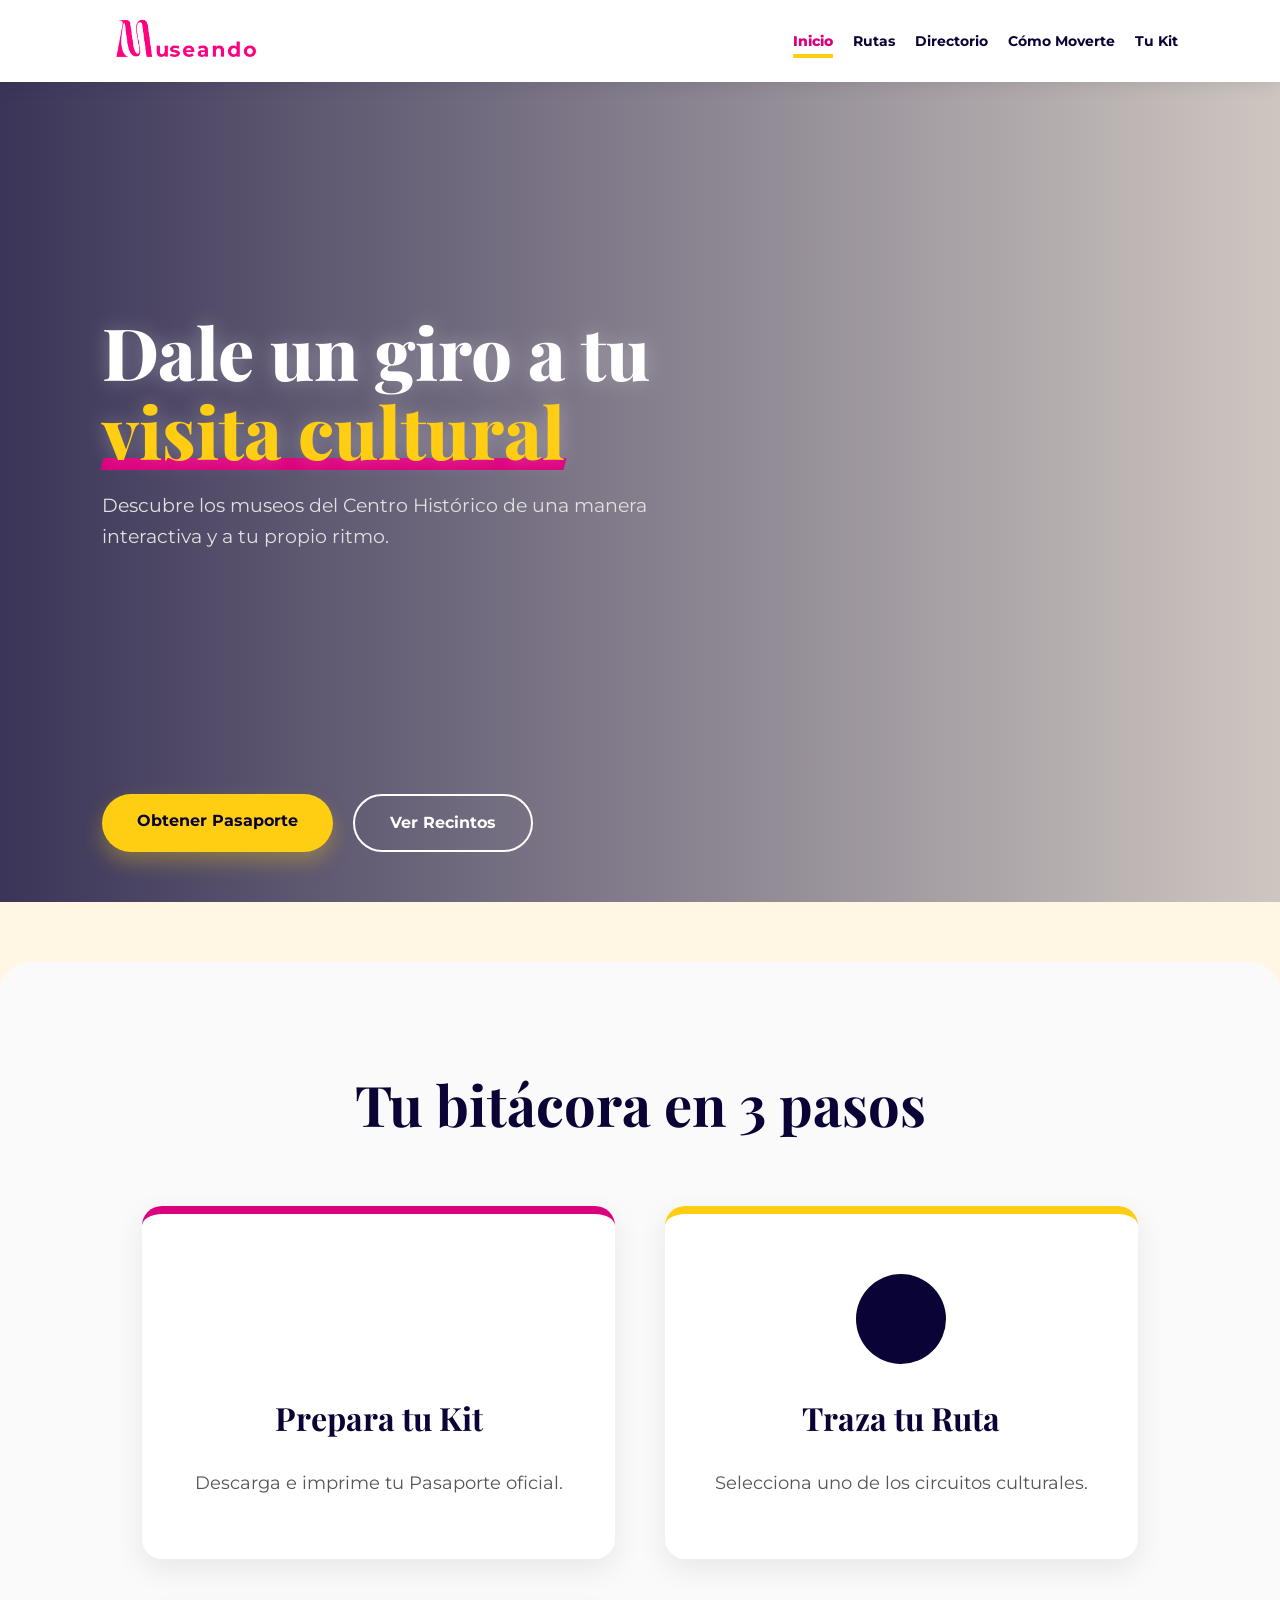
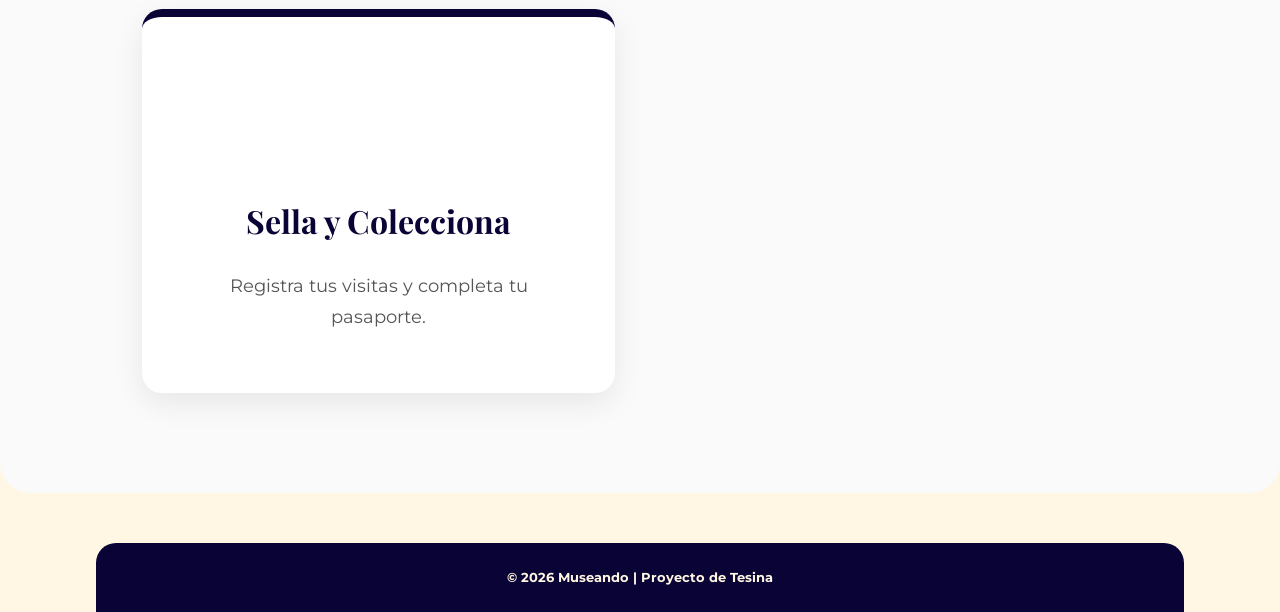
==== commit caed81cf: "index.html" ====
--- a/index.html
+++ b/index.html
@@ -8,28 +8,22 @@
     <link rel="stylesheet" href="css/style.css">
 	
 	<meta name="language" content="ES,EN">
-	<!--esta etiqueta sirve para especificar cual es el didioma que usamos -->
-<meta name="Description" content="Museando Centro Historico CDMX">
-	 <!-- esta etiqueta sirve exclusivamente para que el usuario lo lea como descripción en google -->
-<meta name="Keywords" content="CDMX, museos, centro historico, museando">
-	 
-<meta name="author" content="Sofía Nava, sofianp1418@gmail.com">
-	
-<meta name="copyright" content="Museando">
-
-<meta name="robots" content="Index,Follow"> 
-
-<meta name="google-site-verification" content="LADzCucKd1rZKgJMTLuuKnsMB3RhkdL5uqJF5bVARfE" />
+    <meta name="Description" content="Museando Centro Historico CDMX">
+    <meta name="Keywords" content="CDMX, museos, centro historico, museando">
+    <meta name="author" content="Sofía Nava, sofianp1418@gmail.com">
+    <meta name="copyright" content="Museando">
+    <meta name="robots" content="Index,Follow"> 
+    <meta name="google-site-verification" content="LADzCucKd1rZKgJMTLuuKnsMB3RhkdL5uqJF5bVARfE" />
 	
 	<link rel="shortcut icon" href="img/favicon.ico" type="image/x-icon">
-<link rel="icon" href="/favicon.ico" type="image/x-icon">
+    <link rel="icon" href="/favicon.ico" type="image/x-icon">
 </head>
 <body>
 
     <header class="main-header">
         <a href="index.html" class="logo">
-        <img src="img/museando transparente.png" alt="Logo Museando" class="logo-img">
-    </a>
+            <img src="img/museando transparente.png" alt="Logo Museando" class="logo-img">
+        </a>
         <ul class="nav-links">
             <li><a href="index.html" class="activo-nav">Inicio</a></li>
             <li><a href="rutas.html">Rutas</a></li>
@@ -44,19 +38,31 @@
 
     <main class="main-content">
         
-       <section class="fullscreen-hero">
-    
-    <video class="video-fondo" autoplay loop muted playsinline>
-        <source src="src/hero museando.mp4" type="video/mp4">
-        Tu navegador no soporta la etiqueta de video.
-    </video>
+        <section class="fullscreen-hero">
+            
+            <div class="overlay-hero"></div>
+        
+            <video class="video-fondo video-desktop" autoplay loop muted playsinline>
+                <source src="src/carruselweb.mp4" type="video/mp4">
+                Tu navegador no soporta la etiqueta de video.
+            </video>
 
-    <div class="botones-esquina">
-        <a href="kit.html" class="btn-primario">Obtener Pasaporte</a>
-        <a href="directorio.html" class="btn-secundario">Ver Recintos</a>
-    </div>
+            <video class="video-fondo video-movil" autoplay loop muted playsinline>
+                <source src="src/carruselmovil.mp4" type="video/mp4">
+                Tu navegador no soporta la etiqueta de video.
+            </video>
 
-</section>
+            <div class="hero-texto-wrapper alineado-izquierda">
+                <h1 class="titulo-gigante">Dale un giro a tu<br><span>visita cultural</span></h1>
+                <p class="parrafo-hero">Descubre los museos del Centro Histórico de una manera interactiva y a tu propio ritmo.</p>
+            </div>
+        
+            <div class="botones-esquina">
+                <a href="kit.html" class="btn-primario">Obtener Pasaporte</a>
+                <a href="directorio.html" class="btn-secundario">Ver Recintos</a>
+            </div>
+        
+        </section>
 
         <section class="container tutorial-section">
             <h2 class="section-title">Tu bitácora en 3 pasos</h2>
@@ -101,4 +107,4 @@
         });
     </script>
 </body>
-</html>+</html>
--- a/css/style.css
+++ b/css/style.css
@@ -16,23 +16,24 @@
     overflow-x: hidden;
     line-height: 1.5;
 }
+
 /* Ajustes para el logo */
 .logo {
     display: flex;
     align-items: center;
-    height: 100%; /* Para asegurar que se alinee verticalmente con el menú */
+    height: 100%; 
 }
 
 .logo-img {
-    height: 50px;       /* Ajusta este valor al tamaño ideal de tu logo */
-    width: auto;        /* Mantiene la proporción original */
+    height: 50px;       
+    width: auto;        
     transition: transform 0.3s ease;
 }
 
-/* Efecto al pasar el cursor sobre el logo */
 .logo:hover .logo-img {
     transform: scale(1.05);
 }
+
 h1, h2, h3 { 
     font-family: 'Playfair Display', serif; 
     color: #DB007D; 
@@ -75,17 +76,718 @@
    2. ENCABEZADO, NAVEGACIÓN PRINCIPAL Y MENÚ BURGER
    ========================================================================== */
 header {
-    background-color: transparent; /* Antes estaba en #ffffff */
+    background-color: #ffffff; 
     padding: 1rem 8%; 
     display: flex;
     justify-content: space-between; 
     align-items: center;
-    /* Quitamos el box-shadow para que se vea limpio sobre el video */
-    position: absolute; /* Antes estaba en sticky */
-    width: 100%; /* Obligamos a que cubra de lado a lado */
-    top: 0; 
+    position: relative; 
+    width: 100%; 
+    z-index: 1000;
+    box-shadow: 0 4px 15px rgba(9, 4, 53, 0.08); 
+}
+
+.logo { 
+    font-size: 1.5rem; 
+    font-weight: 800; 
+    color: #DB007D; 
+    text-decoration: none; 
+    text-transform: uppercase; 
+    letter-spacing: 1px;
+} 
+
+.nav-links { 
+    display: flex; 
+    list-style: none; 
+    gap: 20px; 
+}
+
+.nav-links a { 
+    text-decoration: none; 
+    color: #090435; 
+    font-size: 0.9rem; 
+    transition: 0.3s ease; 
+    font-weight: bold; 
+}
+
+.nav-links a:hover { 
+    color: #DB007D; 
+}
+
+.nav-links a.activo-nav {
+    font-weight: 800; 
+    color: #DB007D; 
+    border-bottom: 4px solid #FFCE13; 
+    padding-bottom: 4px;
+}
+
+.burger { 
+    display: none; 
+    cursor: pointer; 
+}
+
+.burger div { 
+    width: 25px; 
+    height: 3px; 
+    background: #DB007D; 
+    margin: 5px; 
+    transition: 0.3s ease; 
+    border-radius: 5px;
+}
+
+/* ==========================================================================
+   3. BOTONES, ACCIONES (CTA) Y COMPONENTES ETIQUETA (TAGS)
+   ========================================================================== */
+.cta-button {
+    background-color: #DB007D; 
+    color: white; 
+    padding: 15px 35px; 
+    border-radius: 50px; 
+    text-decoration: none; 
+    font-weight: 700; 
+    display: inline-block; 
+    transition: 0.3s ease;
+    box-shadow: 0 4px 15px rgba(219, 0, 125, 0.3);
+}
+
+.cta-button:hover { 
+    background-color: #FFCE13; 
+    color: #090435; 
+    transform: translateY(-3px); 
+    box-shadow: 0 6px 20px rgba(9, 4, 53, 0.15); 
+}
+
+.cta-button.secondary { 
+    background-color: #ffffff; 
+    color: #DB007D; 
+    margin-top: 20px; 
+    border: 2px solid #DB007D; 
+}
+
+.tag { 
+    background: #090435; 
+    color: #FFF7E3; 
+    padding: 4px 12px; 
+    border-radius: 20px; 
+    font-size: 0.7rem; 
+    margin-top: 10px; 
+    display: inline-block; 
+}
+
+.tags-museos { 
+    display: flex; 
+    flex-wrap: wrap; 
+    gap: 8px; 
+    margin-top: auto; 
+    padding-top: 15px; 
+}
+
+.tag-m { 
+    background-color: #FFCE13; 
+    color: #090435; 
+    font-size: 0.75rem; 
+    padding: 8px 14px; 
+    border-radius: 20px; 
+    font-weight: bold; 
+    transition: 0.3s ease; 
+    text-decoration: none;
+}
+
+.tag-m:hover { 
+    background-color: #DB007D; 
+    color: #ffffff; 
+    transform: scale(1.05); 
+}
+
+/* ==========================================================================
+   4. SECCIÓN: INICIO (HERO, TEXTOS FLOTANTES Y VIDEOS)
+   ========================================================================== */
+img, picture, video { max-width: 100%; display: block; }
+
+.fullscreen-hero {
+    position: relative;
+    /* Altura calculada restando el alto aproximado del menú */
+    height: calc(100vh - 80px); 
+    width: 100%;
+    display: flex;
+    align-items: center; 
+    justify-content: flex-start; 
+    padding: 0 8%;
+    overflow: hidden;
+    z-index: 1; 
+}
+
+.video-fondo {
+    position: absolute;
+    top: 0;
     left: 0;
+    width: 100%;
+    height: 100%;
+    object-fit: cover; 
+    z-index: -2; 
+}
+
+/* Ocultamos el video móvil por defecto (se activa en responsive) */
+.video-movil {
+    display: none; 
+}
+
+.overlay-hero {
+    position: absolute;
+    top: 0;
+    left: 0;
+    width: 100%;
+    height: 100%;
+    /* Degradado horizontal para que el texto resalte a la izquierda */
+    background: linear-gradient(to right, rgba(9, 4, 53, 0.7) 0%, rgba(9, 4, 53, 0.1) 100%);
+    z-index: -1;
+}
+
+.hero-texto-wrapper { 
+    position: absolute; 
+    top: 28%; /* Altura del texto flotante en escritorio */
+    left: 8%; /* Margen general de tu sitio */
+    max-width: 600px; 
+    z-index: 5; 
+    text-align: left;
+    /* Quitamos animaciones viejas para que no estorben la nueva estructura */
+}
+
+.titulo-gigante {
+    font-size: 4.5rem; line-height: 1.1; color: white; 
+    margin-bottom: 20px; font-weight: 800;
+    text-shadow: 0 0 20px rgba(255,255,255,0.3);
+}
+
+.titulo-gigante span { color: #FFCE13; position: relative; }
+.titulo-gigante span::after {
+    content: ''; position: absolute; bottom: 8px; left: 0; width: 100%; height: 12px;
+    background-color: #DB007D; z-index: -1; transform: skewX(-15deg);
+}
+
+.parrafo-hero { 
+    font-size: 1.2rem; color: #E0E0E0; line-height: 1.6; margin-bottom: 40px; 
+}
+
+.botones-esquina {
+    position: absolute;
+    bottom: 50px; 
+    left: 8%; 
+    display: flex;
+    gap: 20px;
+    z-index: 5;
+}
+
+.btn-primario, .btn-secundario {
+    font-weight: 700; font-size: 1rem; padding: 15px 35px; border-radius: 50px; 
+    text-decoration: none; transition: all 0.3s ease;
+}
+
+.btn-primario { background-color: #FFCE13; color: #090435; box-shadow: 0 10px 20px rgba(255, 206, 19, 0.3); }
+.btn-primario:hover { transform: translateY(-5px); box-shadow: 0 15px 25px rgba(255, 206, 19, 0.5); }
+.btn-secundario { background-color: transparent; color: white; border: 2px solid white; }
+.btn-secundario:hover { background-color: white; color: #090435; transform: translateY(-5px); }
+
+
+/* ==========================================================================
+   5. SECCIÓN: TUTORIAL DE BITÁCORA EN 3 PASOS
+   ========================================================================== */
+.tutorial-section {
+    background-color: #fafafa; padding-top: 100px; padding-bottom: 100px; 
+    border-radius: 30px; margin-top: 60px; width: 100%;
+}
+
+.section-title {
+    font-size: 3.5rem; margin-bottom: 60px; text-align: center; color: #090435;
+}
+
+.tutorial-grid {
+    display: grid; grid-template-columns: repeat(auto-fit, minmax(300px, 1fr)); gap: 50px; padding: 0 40px; 
+}
+
+.tutorial-card {
+    text-align: center; background: white; padding: 60px 40px; border-radius: 20px; border-top: 8px solid; 
+    box-shadow: 0 10px 30px rgba(0,0,0,0.08); transition: transform 0.3s ease, box-shadow 0.3s ease;
+}
+
+.tutorial-card:nth-child(1) { border-color: #DB007D; } 
+.tutorial-card:nth-child(2) { border-color: #FFCE13; } 
+.tutorial-card:nth-child(3) { border-color: #090435; } 
+
+.tutorial-card .icono-circular {
+    background-color: currentColor; color: white; width: 90px; height: 90px; line-height: 90px;
+    border-radius: 50%; margin: 0 auto 30px; font-weight: 800; font-size: 2.5rem; 
+}
+.tutorial-card:nth-child(2) .icono-circular { color: #090435; }
+
+.tutorial-card .card-title { color: #090435; margin-bottom: 25px; font-size: 2rem; font-weight: 700; }
+.tutorial-card .card-text { color: #555; font-size: 1.1rem; line-height: 1.8; }
+.hover-elevate:hover { transform: translateY(-8px); box-shadow: 0 15px 40px rgba(0,0,0,0.12); }
+
+/* ==========================================================================
+   6. SECCIÓN: DIRECTORIO CULTURAL
+   ========================================================================== */
+.grid-flex-directorio { 
+    display: flex; 
+    flex-wrap: wrap; 
+    justify-content: center; 
+    gap: 30px; 
+    margin-top: 40px; 
+    align-items: flex-start; 
+}
+
+.museo-card {
+    background-color: #ffffff; width: 100%; max-width: 330px; border-radius: 20px; overflow: hidden; cursor: pointer;
+    box-shadow: 0 8px 25px rgba(9, 4, 53, 0.08); border: none; transition: 0.3s ease; text-align: left;
+    border-bottom: 6px solid #FFCE13;
+}
+
+.museo-card:hover { transform: translateY(-8px); box-shadow: 0 15px 30px rgba(219, 0, 125, 0.2); border-bottom-color: #DB007D; }
+.museo-img-header { width: 100%; height: 230px; position: relative; }
+.museo-foto { width: 100%; height: 100%; object-fit: cover; }
+
+.click-overlay {
+    position: absolute; top: 0; left: 0; width: 100%; height: 100%; 
+    background: rgba(9, 4, 53, 0.85); display: flex; align-items: center; justify-content: center; color: white; opacity: 0; transition: 0.3s ease; font-weight: 700;
+}
+.museo-card:hover .click-overlay { opacity: 1; }
+
+.museo-detalle { max-height: 0; overflow: hidden; transition: max-height 0.5s ease; background: white; }
+.museo-detalle.abierto { max-height: 1200px; padding: 20px; border-top: 2px dashed #FFCE13; }
+
+.galeria-musa { display: flex; justify-content: space-between; gap: 8px; margin-top: 15px; margin-bottom: 10px; }
+.foto-mini { width: 32%; height: 75px; object-fit: cover; border-radius: 8px; border: 1px solid #ddd; transition: 0.3s ease; cursor: pointer; }
+.foto-mini:hover { transform: scale(1.1); box-shadow: 0 5px 15px rgba(0,0,0,0.2); z-index: 10; }
+
+.musa-tip {
+    background: #ffffff; padding: 15px; border-radius: 12px; display: flex; align-items: center; gap: 10px; 
+    border-left: 5px solid #FFCE13; margin-top: 15px;
+}
+.musa-icon-small { width: 35px; height: auto; }
+
+.titulo-directorio { font-size: 16px; text-align: center; margin-top: 12px; margin-bottom: 20px; font-weight: 700; line-height: 1.2; }
+.tarjeta-directorio { display: flex; flex-direction: column; align-items: center; cursor: pointer; transition: transform 0.3s ease; }
+.tarjeta-directorio:hover { transform: scale(1.02); }
+
+.link-mapa { color: #090435; text-decoration: none; border-bottom: 1px solid #DB007D; transition: all 0.3s ease; }
+.link-mapa:hover { color: #DB007D; background-color: rgba(219, 0, 125, 0.05); }
+
+.datos-museo p { font-size: 12px; margin: 6px 0; line-height: 1.4; }
+
+.iconos-servicios {
+    display: flex; flex-direction: row; justify-content: flex-start; align-items: center; flex-wrap: nowrap; gap: 12px; margin: 15px 0;
+}
+.iconos-servicios img { width: 24px; height: 24px; object-fit: contain; transition: transform 0.3s ease; }
+.iconos-servicios img:hover { transform: scale(1.15); }
+
+/* ==========================================================================
+   7. SECCIÓN: RUTAS Y CIRCUITOS CULTURALES
+   ========================================================================== */
+.hero-rutas {
+    position: relative; width: 100%; min-height: 45vh; display: flex; align-items: center; justify-content: center;
+    background-color: #090435; background-image: url('../img/culturas1.jpg'); background-size: cover;
+    background-position: center; background-attachment: fixed; z-index: 10; 
+}
+
+.hero-overlay {
+    position: absolute; top: 0; left: 0; width: 100%; height: 100%; background: rgba(9, 4, 53, 0.65); z-index: 1;
+}
+
+.hero-contenido { position: relative; z-index: 2; text-align: center; padding: 0 20px; max-width: 800px; }
+.hero-contenido h1 { font-size: 3.5rem; color: #ffffff; margin-bottom: 20px; text-shadow: 0 4px 10px rgba(0,0,0, 0.3); }
+.hero-contenido p { color: #FFF7E3; font-size: 1.1rem; line-height: 1.7; text-shadow: 0 2px 5px rgba(0,0,0, 0.3); }
+
+.container-rutas { max-width: 1200px; margin: 40px auto 80px; padding: 0 20px; }
+
+.tabs-container, .tabs-navegacion { display: flex; justify-content: center; gap: 15px; margin-bottom: 40px; flex-wrap: wrap; }
+.tab-btn, .btn-tab {
+    background-color: #ffffff; color: #DB007D; border: 2px solid #DB007D; padding: 12px 30px;
+    border-radius: 50px; font-size: 1rem; font-weight: bold; cursor: pointer; transition: 0.3s ease;
+}
+.tab-btn:hover, .btn-tab:hover { background-color: #FFF7E3; color: #DB007D; }
+.tab-btn.activo, .btn-tab.active { background-color: #DB007D; border-color: #DB007D; color: #ffffff; }
+
+.bloque-ruta { display: none; opacity: 0; transform: translateY(15px); transition: all 0.4s ease; }
+.bloque-ruta.active { display: block; opacity: 1; transform: translateY(0); }
+
+.grid-rutas-moderno { display: grid; grid-template-columns: repeat(auto-fit, minmax(320px, 1fr)); gap: 30px; margin-top: 20px; }
+
+.tarjeta-ruta-interactiva {
+    background: #ffffff; border: 1px solid rgba(9, 4, 53, 0.06); border-radius: 16px; padding: 35px 30px 30px;
+    display: flex; flex-direction: column; justify-content: space-between;
+    box-shadow: 0 4px 6px -1px rgba(9, 4, 53, 0.02), 0 10px 20px -3px rgba(9, 4, 53, 0.04);
+    transition: all 0.4s ease; position: relative; overflow: hidden; z-index: 1;
+}
+
+.tarjeta-ruta-interactiva::before {
+    content: ''; position: absolute; top: 0; left: 0; width: 100%; height: 4px; background: #DB007D; z-index: 2;
+}
+.tarjeta-ruta-interactiva.line-ubicacion::before { background: #090435; }
+
+.tarjeta-ruta-interactiva::after {
+    content: attr(data-numero); position: absolute; top: 5px; right: 15px;
+    font-family: 'Playfair Display', serif; font-size: 5rem; font-weight: 700; color: #090435; opacity: 0.03;
+    pointer-events: none; transition: transform 0.4s ease; z-index: 0;
+}
+
+.tarjeta-ruta-interactiva:hover {
+    transform: translateY(-10px); border-color: rgba(219, 0, 125, 0.2);
+    box-shadow: 0 20px 38px -10px rgba(9, 4, 53, 0.08);
+}
+.tarjeta-ruta-interactiva:hover::after { transform: translateY(10px) scale(1.05); opacity: 0.05; }
+
+.tarjeta-badge {
+    align-self: flex-start; font-size: 0.7rem; font-weight: 700; text-transform: uppercase; letter-spacing: 1px;
+    color: #DB007D; background: rgba(219, 0, 125, 0.08); padding: 4px 12px; border-radius: 20px;
+    margin-bottom: 15px; position: relative; z-index: 2;
+}
+.badge-geo { color: #090435; background: rgba(9, 4, 53, 0.06); }
+
+.subtitulo-circuito { font-size: 0.75rem; letter-spacing: 2px; color: #999; font-weight: 700; text-transform: uppercase; display: block; margin-bottom: 5px; position: relative; z-index: 2; }
+.tarjeta-ruta-interactiva h3 { font-size: 1.3rem; margin-bottom: 12px; position: relative; z-index: 2; }
+.ruta-descripcion { font-size: 0.9rem; color: #555; margin-bottom: 25px; position: relative; z-index: 2; }
+
+.lista-recintos-ruta {
+    display: flex; flex-wrap: wrap; gap: 8px; padding-top: 15px; border-top: 1px dashed rgba(9, 4, 53, 0.1); position: relative; z-index: 10; 
+}
+
+.tag-museo {
+    font-size: 0.8rem; background: #FFF7E3; color: #090435; padding: 6px 14px; border-radius: 6px; font-weight: 600; text-decoration: none;
+    transition: all 0.3s ease; border: 1px solid rgba(9, 4, 53, 0.04); display: inline-block; position: relative; z-index: 20; cursor: pointer;
+}
+.tag-museo:hover { background: #090435; color: #FFF7E3; transform: translateY(-2px); box-shadow: 0 4px 8px rgba(9, 4, 53, 0.15); }
+
+/* ==========================================================================
+   8. SECCIÓN: CÓMO MOVERTE (MOVILIDAD URBANA)
+   ========================================================================== */
+.hero-movilidad {
+    position: relative; width: 100%; min-height: 45vh; display: flex; align-items: center; justify-content: center;
+    background-image: url('../img/banner-movilidad.jpg'); background-size: cover; background-position: center; background-attachment: fixed;
+}
+
+.hero-overlay-movilidad {
+    position: absolute; top: 0; left: 0; width: 100%; height: 100%; background: rgba(9, 4, 53, 0.7); z-index: 1;
+}
+
+.hero-contenido-movilidad { position: relative; z-index: 2; text-align: center; padding: 0 20px; max-width: 800px; }
+.hero-contenido-movilidad h1 { font-size: 3.5rem; color: #ffffff; margin-bottom: 20px; text-shadow: 0 4px 10px rgba(0,0,0, 0.3); }
+.hero-contenido-movilidad p { color: #FFF7E3; font-size: 1.1rem; text-shadow: 0 2px 5px rgba(0,0,0, 0.3); }
+
+.container-movilidad { max-width: 1200px; margin: 50px auto 80px; padding: 0 20px; }
+
+.grid-transporte { display: grid; grid-template-columns: repeat(auto-fit, minmax(260px, 1fr)); gap: 25px; margin-bottom: 60px; }
+
+.transporte-card {
+    background: #ffffff; border: 1px solid rgba(9, 4, 53, 0.06); border-radius: 14px; padding: 30px 25px; text-align: center;
+    display: flex; flex-direction: column; justify-content: space-between;
+    box-shadow: 0 4px 6px -1px rgba(9, 4, 53, 0.02); transition: all 0.4s ease;
+}
+.transporte-card:hover { transform: translateY(-8px); box-shadow: 0 15px 30px -5px rgba(9, 4, 53, 0.08); }
+
+.card-metro { border-top: 6px solid #f37021; }
+.card-metrobus { border-top: 6px solid #df4b26; }
+.card-trolebus { border-top: 6px solid #0067a0; }
+.card-ecobici { border-top: 6px solid #00a19a; }
+
+.enlace-logo-transporte { display: block; margin-bottom: 15px; }
+.logo-transporte { max-height: 55px; width: auto; margin: 0 auto; transition: transform 0.3s ease; object-fit: contain; }
+.transporte-card:hover .logo-transporte { transform: scale(1.05); }
+
+.transporte-card h3 { font-size: 1.4rem; margin-bottom: 10px; }
+.transporte-linea { font-size: 0.9rem; color: #555; margin-bottom: 20px; min-height: 60px; }
+.linea-divisora { border: 0; border-top: 1px dashed rgba(9, 4, 53, 0.1); margin-bottom: 15px; width: 100%; }
+.info-extra { font-size: 0.8rem; color: #060324; text-align: left; width: 100%; font-weight: 600; }
+
+.btn-descarga {
+    display: inline-block; padding: 12px 20px; color: #ffffff; text-decoration: none; font-weight: bold; font-size: 0.85rem;
+    border-radius: 50px; margin: 0 auto 20px; transition: all 0.3s ease; box-shadow: 0 4px 10px rgba(0,0,0,0.05); background-color: #DB007D;
+}
+.btn-descarga:hover { background-color: #FFCE13; color: #090435; transform: translateY(-3px); }
+
+.btn-metro { background-color: #f37021; }
+.btn-metrobus { background-color: #df4b26; }
+.btn-trolebus { background-color: #0067a0; }
+.btn-ecobici { background-color: #00a19a; }
+
+/* Control del icono Musa */
+.icono-musa {
+    max-width: 60px; 
+    height: auto;
+    margin-bottom: 10px;
+}
+
+.consejos-container {
+    background: #ffffff;
+    border-radius: 20px;
+    padding: 30px;
+    margin: 40px auto;
+    max-width: 900px; 
+    box-shadow: 0 4px 15px rgba(9, 4, 53, 0.05);
+    border: 1px solid rgba(9, 4, 53, 0.1);
+    text-align: left;
+}
+
+.consejos-header {
+    display: flex;
+    align-items: center;
+    gap: 15px;
+    margin-bottom: 20px;
+}
+
+.lista-consejos-urbanos {
+    list-style: none;
+}
+
+.lista-consejos-urbanos li {
+    margin-bottom: 15px;
+    padding-left: 20px;
+    border-left: 3px solid #DB007D; 
+}
+
+/* ==========================================================================
+   9. SECCIÓN: TU KIT (MATERIALES Y CONSEJOS)
+   ========================================================================== */
+.container-kit { max-width: 1200px; margin: 60px auto 80px; padding: 0 20px; }
+
+.intro-kit { text-align: center; margin-bottom: 50px; }
+.intro-kit h1 { font-size: 2.8rem; margin-bottom: 15px; }
+.subtitulo-kit { max-width: 700px; margin: 0 auto; color: #555; line-height: 1.6; }
+
+.grid-kit { 
+    display: grid; grid-template-columns: repeat(auto-fit, minmax(300px, 1fr)); gap: 30px; margin-bottom: 60px; 
+}
+
+.kit-card {
+    background-color: #ffffff; border-radius: 20px; padding: 30px; text-align: center; 
+    transition: transform 0.3s ease, box-shadow 0.3s ease; box-shadow: 0 4px 15px rgba(0,0,0,0.05);
+    display: flex; flex-direction: column; justify-content: space-between; border-top: 6px solid #DB007D;
+}
+.kit-card:hover { transform: translateY(-10px); box-shadow: 0 20px 30px rgba(0,0,0,0.1); }
+
+.kit-img-caja { background-color: #FFF7E3; border-radius: 12px; padding: 0px; margin-bottom: 20px; }
+.kit-img { width: 100%; height: 100%; object-fit: contain; transition: 0.3s ease; }
+.kit-card:hover .kit-img { transform: scale(1.08); }
+
+.kit-card h3 { color: #090435; margin-bottom: 10px; font-size: 1.4rem; }
+.kit-card p { color: #555; font-size: 0.95rem; margin-bottom: 25px; }
+
+.cta-button-kit {
+    display: block; background: linear-gradient(45deg, #DB007D, #FFCE13); color: #fff; padding: 15px 20px; 
+    border-radius: 50px; text-decoration: none; font-weight: bold; transition: 0.3s; margin-top: auto;
+}
+.cta-button-kit:hover { transform: scale(1.05); color: #090435; box-shadow: 0 10px 20px rgba(219, 0, 125, 0.2); }
+
+.tips-impresion { background: #ffffff; border-radius: 20px; padding: 40px; box-shadow: 0 10px 30px rgba(9, 4, 53, 0.06); border-left: 10px solid #FFCE13; }
+.tips-impresion h2 { font-size: 1.8rem; color: #090435; margin-bottom: 20px; text-align: left;}
+
+.grid-tips { display: grid; grid-template-columns: repeat(auto-fit, minmax(250px, 1fr)); gap: 20px; }
+.tip-item { display: flex; align-items: flex-start; gap: 15px; font-size: 0.95rem; color: #444; background: #FFF7E3; padding: 20px; border-radius: 12px; }
+.tip-item span { font-size: 1.5rem; }
+
+/* ==========================================================================
+   10. SISTEMA DE CIERRE (FOOTER)
+   ========================================================================== */
+footer { 
+    width: 100%; background-color: #090435; color: #FFF7E3; font-size: 13px; font-weight: bold; text-align: center; padding: 25px 0; margin-top: 50px; 
+}
+
+/* ==========================================================================
+   11. MEDIA QUERIES (DISPOSITIVOS MÓVILES Y RESPONSIVO)
+   ========================================================================== */
+@media screen and (min-width: 768px) {
+    footer { width: 85%; margin: 50px auto 0; border-radius: 20px 20px 0 0; }
+}
+
+@media screen and (max-width: 968px) {
+    /* 1. Cambio de Video (Desktop a Móvil) */
+    .video-desktop {
+        display: none; 
+    }
+    
+    .video-movil {
+        display: block;
+        position: absolute;
+        top: 0;
+        left: 0;
+        width: 100%;
+        height: 100%;
+        object-fit: cover; 
+        z-index: -2;
+    }
+
+    /* 2. Ajuste del Hero en Móvil */
+    .fullscreen-hero {
+        height: 100vh;
+        min-height: 100vh;
+        padding: 0;
+    }
+    
+    .overlay-hero {
+        /* Degradado vertical para que el texto resalte arriba */
+        background: linear-gradient(to bottom, rgba(9, 4, 53, 0.6) 0%, rgba(9, 4, 53, 0.2) 100%);
+    }
+
+    /* 3. Acomodo del Texto Flotante al centro y arriba */
+    .hero-texto-wrapper {
+        top: 15%; 
+        left: 5%;
+        width: 90%;
+        text-align: center;
+    }
+
+    .titulo-gigante {
+        font-size: 2.8rem; 
+        text-align: center;
+    }
+    
+    .parrafo-hero {
+        text-align: center;
+    }
+
+    /* 4. Acomodo de Botones abajo */
+    .botones-esquina {
+        position: absolute;
+        bottom: 50px;
+        left: 50%;
+        transform: translateX(-50%);
+        flex-direction: column;
+        width: 90%;
+        max-width: 300px;
+        z-index: 5;
+    }
+
+    /* Ajustes generales de otras páginas */
+    .section-title { font-size: 2.8rem; margin-bottom: 40px; }
+    .tutorial-grid { padding: 0 20px; gap: 30px; }
+    .tutorial-card { padding: 40px 25px; }
+    .tutorial-card .icono-circular { width: 70px; height: 70px; line-height: 70px; font-size: 2rem; margin-bottom: 20px; }
+    .tutorial-card .card-title { font-size: 1.8rem; margin-bottom: 15px; }
+}
+
+@media screen and (max-width: 768px) {
+    header { padding: 1rem 5%; }
+    .nav-links {
+        position: absolute; right: 0; top: 8vh; background: white; width: 100%; height: 92vh;
+        flex-direction: column; align-items: center; padding-top: 40px; transform: translateX(100%); transition: 0.5s ease;
+        box-shadow: -5px 0 15px rgba(9, 4, 53, 0.1);
+    }
+    .burger { display: block; }
+    .nav-active { transform: translateX(0); }
+    
+    .hero-contenido-movilidad h1, .hero-contenido h1, .intro-kit h1 { font-size: 2.4rem; }
+}
+
+@media (max-width: 500px) {
+    .section-title { font-size: 2.2rem; margin-bottom: 30px; }
+    .tutorial-card { padding: 30px 20px; }
+}
+
+/* ==========================================================================
+   MODAL COMPLEMENTARIO (LIGHTBOX DE GALERÍA)
+   ========================================================================== */
+.modal-galeria {
+    display: none; 
+    position: fixed; 
+    z-index: 2000; 
+    left: 0; 
+    top: 0;
+    width: 100vw; 
+    height: 100vh; 
+    background-color: rgba(9, 4, 53, 0.95); 
+    backdrop-filter: blur(5px);
+    align-items: center; 
+    justify-content: center;
+}
+
+.modal-contenido {
+    display: block; 
+    max-width: 90vw; 
+    max-height: 80vh; 
+    width: auto;
+    height: auto;
+    object-fit: contain;
+    border: 4px solid #FFCE13; 
+    border-radius: 8px; 
+    box-shadow: 0 10px 40px rgba(0,0,0,0.8);
+    animation: zoomIn 0.3s ease;
+}
+
+.cerrar-modal {
+    position: absolute; 
+    top: 15px; 
+    right: 25px; 
+    color: #FFF7E3; 
+    font-size: 45px; 
+    font-weight: bold;
+    transition: 0.3s ease; 
+    cursor: pointer;
+    z-index: 2010;
+}
+
+.cerrar-modal:hover { color: #DB007D; }
+
+@keyframes zoomIn {
+    from { transform: scale(0.8); opacity: 0; }
+    to { transform: scale(1); opacity: 1; }
+}
+
+.flecha {
+    cursor: pointer; 
+    position: absolute; 
+    top: 50%; 
+    transform: translateY(-50%); 
+    color: #FFCE13; 
+    font-weight: bold; 
+    font-size: 30px; 
+    transition: 0.3s ease;
+    user-select: none; 
+    text-decoration: none;
+    background-color: rgba(9, 4, 53, 0.6); 
+    border-radius: 50%; 
+    z-index: 2010;
+    display: flex;
+    align-items: center;
+    justify-content: center;
+    width: 50px;
+    height: 50px;
+}
+
+.flecha-der { right: 2%; }
+.flecha-izq { left: 2%; }
+
+.flecha:hover { 
+    background-color: #DB007D; 
+    color: #FFF7E3; 
+}
+
+@media screen and (max-width: 768px) {
+    .modal-contenido { max-width: 95vw; max-height: 70vh; border-width: 2px; }
+    .flecha { font-size: 20px; width: 40px; height: 40px; }
+    .cerrar-modal { top: 10px; right: 15px; font-size: 40px; }
+}    color: #090435;
+    margin-bottom: 15px;
+}
+
+.encabezado-seccion p {
+    color: #555;
+    max-width: 700px;
+    margin: 0 auto;
+    line-height: 1.6;
+}
+
+/* ==========================================================================
+   2. ENCABEZADO, NAVEGACIÓN PRINCIPAL Y MENÚ BURGER
+   ========================================================================== */
+header {
+    background-color: #ffffff; /* Fondo blanco sólido para que no se mezcle */
+    padding: 1rem 8%; 
+    display: flex;
+    justify-content: space-between; 
+    align-items: center;
+    position: relative; /* Lo regresamos a relativo para que empuje al video hacia abajo y no se encime */
+    width: 100%; 
     z-index: 1000;
+    box-shadow: 0 4px 15px rgba(9, 4, 53, 0.08); /* Sombrita para separarlo del video */
 }
 
 .logo { 
@@ -356,7 +1058,12 @@
    6. SECCIÓN: DIRECTORIO CULTURAL
    ========================================================================== */
 .grid-flex-directorio { 
-    display: flex; flex-wrap: wrap; justify-content: center; gap: 30px; margin-top: 40px; 
+    display: flex; 
+    flex-wrap: wrap; 
+    justify-content: center; 
+    gap: 30px; 
+    margin-top: 40px; 
+    align-items: flex-start; /* ? ESTA ES LA MAGIA QUE EVITA QUE SE ESTIREN */
 }
 
 .museo-card {
@@ -532,6 +1239,43 @@
 .btn-trolebus { background-color: #0067a0; }
 .btn-ecobici { background-color: #00a19a; }
 
+
+/* 1. Control estricto del icono que causa el error */
+.icono-musa {
+    max-width: 60px; /* Tamaño controlado y unificado */
+    height: auto;
+    margin-bottom: 10px;
+}
+
+/* 2. Unificación del contenedor de notas */
+.consejos-container {
+    background: #ffffff;
+    border-radius: 20px;
+    padding: 30px;
+    margin: 40px auto;
+    max-width: 900px; /* Alineado con el ancho de tu grid de transporte */
+    box-shadow: 0 4px 15px rgba(9, 4, 53, 0.05);
+    border: 1px solid rgba(9, 4, 53, 0.1);
+    text-align: left;
+}
+
+.consejos-header {
+    display: flex;
+    align-items: center;
+    gap: 15px;
+    margin-bottom: 20px;
+}
+
+/* 3. Mejora la legibilidad de la lista para que no se sienta 'simple' */
+.lista-consejos-urbanos {
+    list-style: none;
+}
+
+.lista-consejos-urbanos li {
+    margin-bottom: 15px;
+    padding-left: 20px;
+    border-left: 3px solid #DB007D; /* Detalle de color que unifica con el resto del sitio */
+}
 /* ==========================================================================
    9. SECCIÓN: TU KIT (MATERIALES Y CONSEJOS)
    ========================================================================== */
@@ -553,7 +1297,7 @@
 .kit-card:hover { transform: translateY(-10px); box-shadow: 0 20px 30px rgba(0,0,0,0.1); }
 
 .kit-img-caja { background-color: #FFF7E3; border-radius: 12px; padding: 0px; margin-bottom: 20px; }
-.kit-img { width: 100%; height: 180px; object-fit: contain; transition: 0.3s ease; }
+.kit-img { width: 100%; height: 100%; object-fit: contain; transition: 0.3s ease; }
 .kit-card:hover .kit-img { transform: scale(1.08); }
 
 .kit-card h3 { color: #090435; margin-bottom: 10px; font-size: 1.4rem; }
@@ -629,42 +1373,46 @@
 }
 
 /* ==========================================================================
-   MODAL COMPLEMENTARIO (LIGHTBOX DE GALERÍA)
+   MODAL COMPLEMENTARIO (LIGHTBOX DE GALERÍA) - RESPONSIVO
    ========================================================================== */
 .modal-galeria {
-    display: none; 
+    display: none; /* Lo cambiaremos a flex con JS */
     position: fixed; 
     z-index: 2000; 
     left: 0; 
     top: 0;
-    width: 100%; 
-    height: 100%; 
-    overflow: auto;
+    width: 100vw; 
+    height: 100vh; 
     background-color: rgba(9, 4, 53, 0.95); 
     backdrop-filter: blur(5px);
+    /* Flexbox hace el milagro de centrar perfecto en cualquier pantalla */
+    align-items: center; 
+    justify-content: center;
 }
 
 .modal-contenido {
-    margin: auto; 
     display: block; 
-    width: 90%; 
-    max-width: 800px; 
-    margin-top: 5vh;
-    border: 5px solid #FFCE13; 
-    border-radius: 10px; 
+    max-width: 90vw; /* Nunca será más ancho que el 90% de la pantalla */
+    max-height: 80vh; /* Nunca será más alto que el 80% de la pantalla */
+    width: auto;
+    height: auto;
+    object-fit: contain;
+    border: 4px solid #FFCE13; 
+    border-radius: 8px; 
     box-shadow: 0 10px 40px rgba(0,0,0,0.8);
     animation: zoomIn 0.3s ease;
 }
 
 .cerrar-modal {
     position: absolute; 
-    top: 20px; 
-    right: 40px; 
+    top: 15px; 
+    right: 25px; 
     color: #FFF7E3; 
-    font-size: 50px; 
+    font-size: 45px; 
     font-weight: bold;
     transition: 0.3s ease; 
     cursor: pointer;
+    z-index: 2010;
 }
 
 .cerrar-modal:hover { 
@@ -676,25 +1424,54 @@
     to { transform: scale(1); opacity: 1; }
 }
 
+/* Ajuste de flechas para que no estorben la foto */
 .flecha {
     cursor: pointer; 
     position: absolute; 
     top: 50%; 
-    width: auto; 
-    padding: 16px; 
-    margin-top: -50px;
+    transform: translateY(-50%); /* Centrado vertical matemático */
     color: #FFCE13; 
     font-weight: bold; 
-    font-size: 40px; 
+    font-size: 30px; 
     transition: 0.3s ease;
-    border-radius: 0 3px 3px 0; 
     user-select: none; 
     text-decoration: none;
-}
-
-.flecha-der { right: 5%; border-radius: 3px 0 0 3px; }
-.flecha-izq { left: 5%; }
-.flecha:hover { background-color: rgba(9, 4, 53, 0.8); color: #DB007D; }
+    background-color: rgba(9, 4, 53, 0.6); /* Fondito para que se vean sobre fotos blancas */
+    border-radius: 50%; /* Botones circulares modernos */
+    z-index: 2010;
+    display: flex;
+    align-items: center;
+    justify-content: center;
+    width: 50px;
+    height: 50px;
+}
+
+.flecha-der { right: 2%; }
+.flecha-izq { left: 2%; }
+
+.flecha:hover { 
+    background-color: #DB007D; 
+    color: #FFF7E3; 
+}
+
+/* MAGIA PARA TELÉFONOS (Media Query) */
+@media screen and (max-width: 768px) {
+    .modal-contenido {
+        max-width: 95vw; /* Aprovechamos más espacio lateral */
+        max-height: 70vh; 
+        border-width: 2px;
+    }
+    .flecha {
+        font-size: 20px;
+        width: 40px;
+        height: 40px;
+    }
+    .cerrar-modal {
+        top: 10px;
+        right: 15px;
+        font-size: 40px;
+    }
+}
 
 /* Evitar desbordes de imágenes globales */
 img, picture, video { max-width: 100%; display: block; }
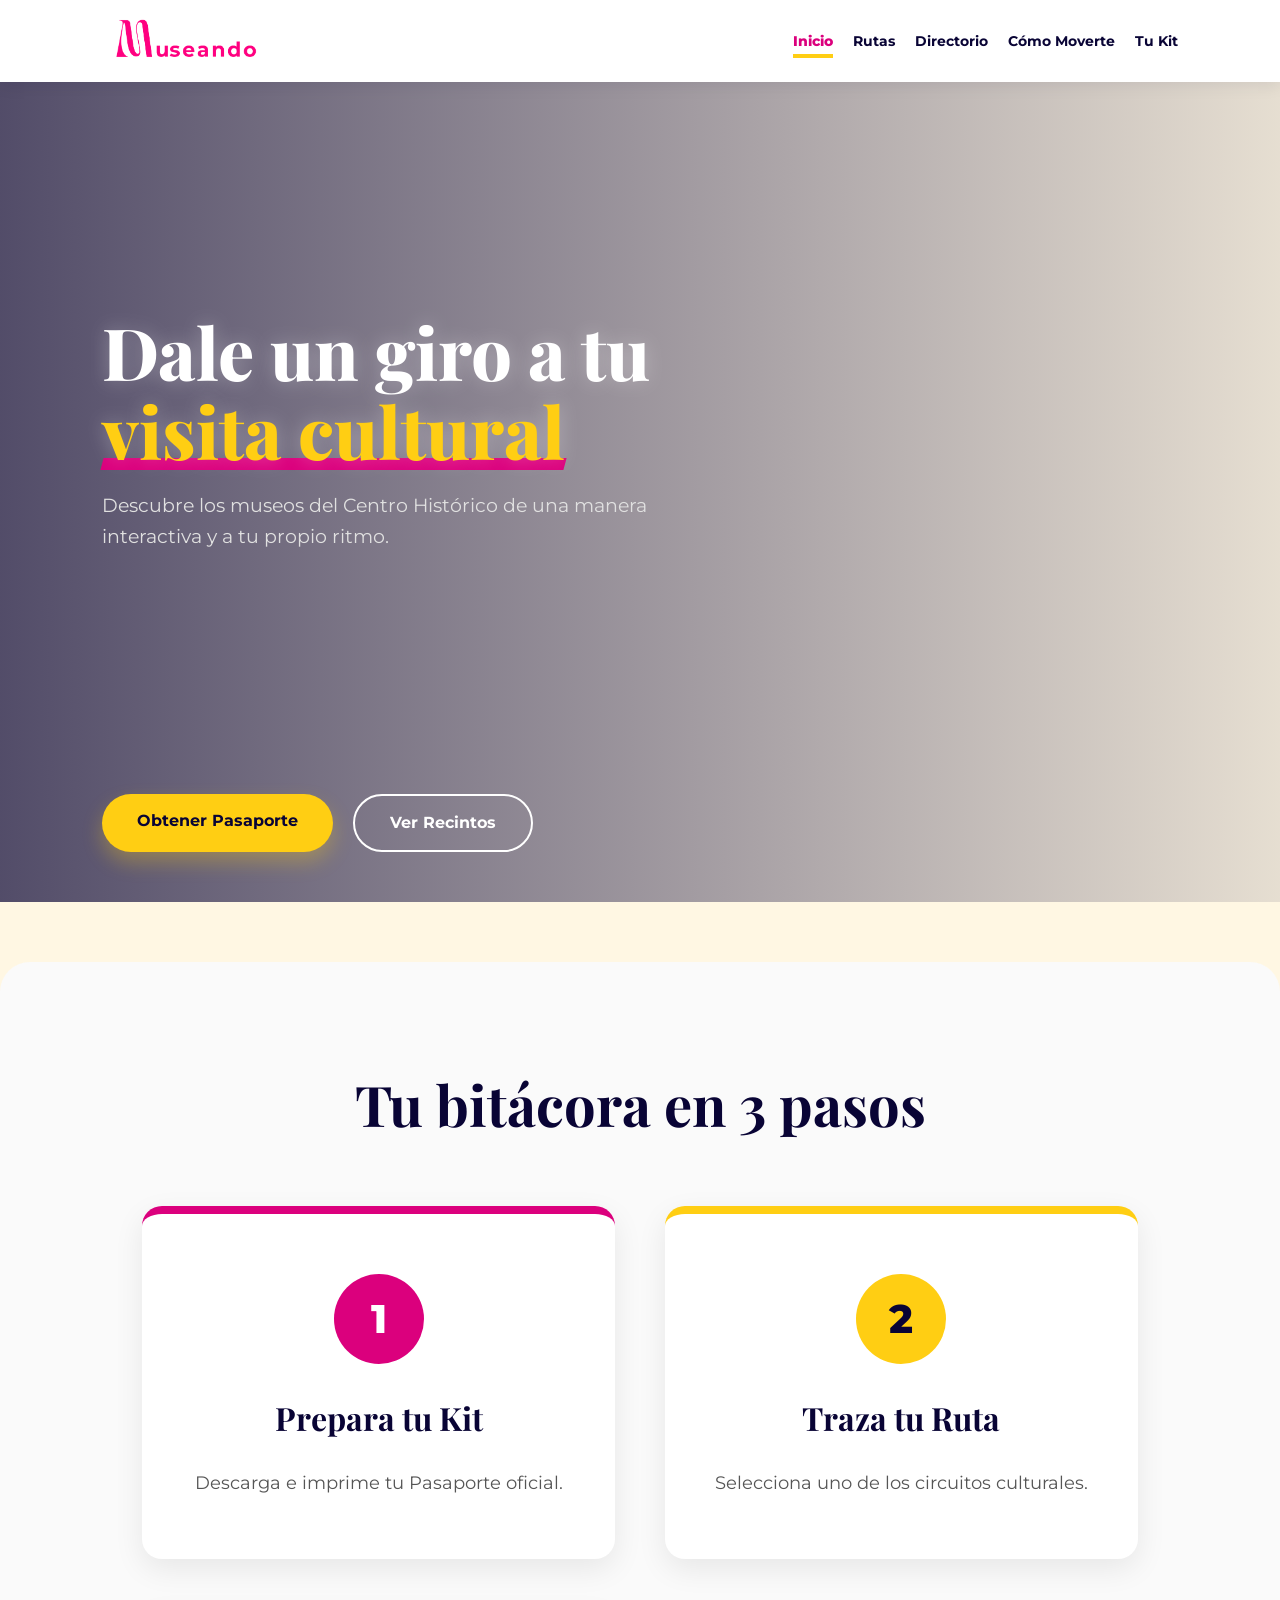
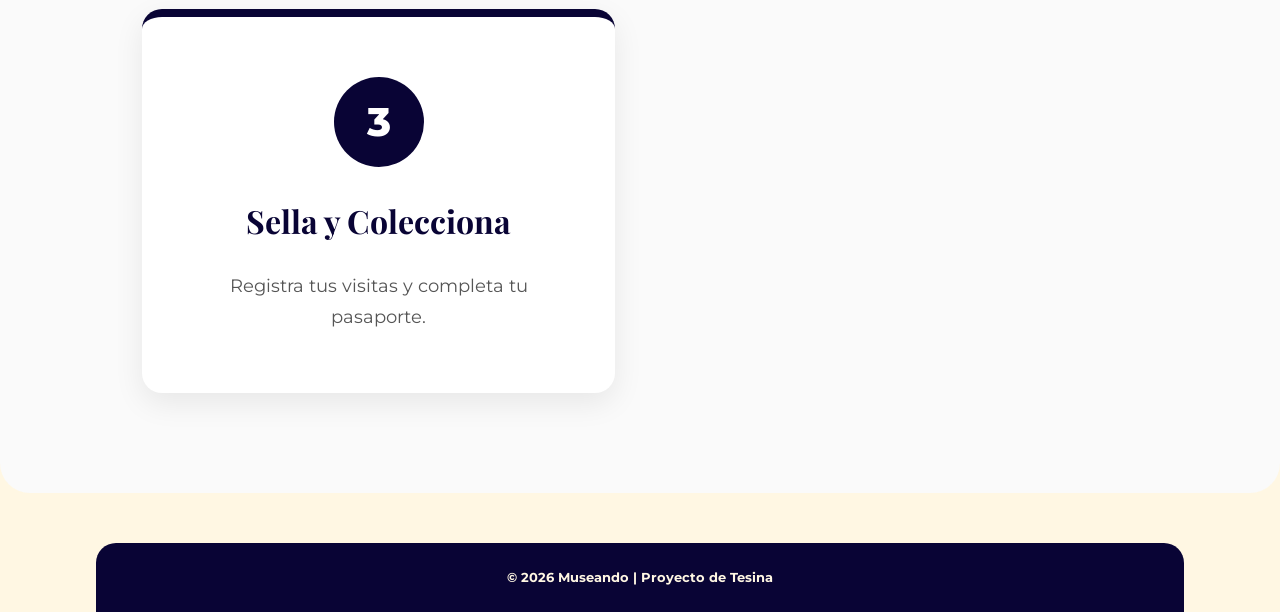
==== commit 69ca935b: "index.html" ====
--- a/index.html
+++ b/index.html
@@ -91,7 +91,7 @@
         <p>&copy; 2026 Museando | Proyecto de Tesina</p>
     </footer>
 
-    <script>
+  <script>
         const burger = document.querySelector('.burger');
         const nav = document.querySelector('.nav-links');
         burger.addEventListener('click', () => { nav.classList.toggle('nav-active'); });
@@ -105,6 +105,15 @@
                 contenedor.style.transform = `translate(${mouseX * -20}px, ${mouseY * -20}px)`;
             }
         });
+
+        // NUEVO: Script a prueba de fallos para forzar el Loop de los videos (Especial para Celulares)
+        const videosFondo = document.querySelectorAll('.video-fondo');
+        videosFondo.forEach(video => {
+            video.addEventListener('ended', function() {
+                this.currentTime = 0; // Regresa el video al inicio
+                this.play(); // Lo vuelve a reproducir
+            }, false);
+        });
     </script>
 </body>
 </html>
--- a/css/style.css
+++ b/css/style.css
@@ -9,11 +9,13 @@
     box-sizing: border-box; 
 }
 
-body { 
+html, body { 
     font-family: 'Montserrat', sans-serif; 
-    background-color: #FFF7E3; /* Fondo Crema Cálido */
-    color: #090435; /* Azul Marino Profundo */
-    overflow-x: hidden;
+    background-color: #FFF7E3; 
+    color: #090435; 
+    overflow-x: hidden; /* Esto es clave para que no se mueva a los lados */
+    width: 100%;
+    max-width: 100%;
     line-height: 1.5;
 }
 
@@ -250,7 +252,6 @@
     max-width: 600px; 
     z-index: 5; 
     text-align: left;
-    /* Quitamos animaciones viejas para que no estorben la nueva estructura */
 }
 
 .titulo-gigante {
@@ -293,36 +294,87 @@
    5. SECCIÓN: TUTORIAL DE BITÁCORA EN 3 PASOS
    ========================================================================== */
 .tutorial-section {
-    background-color: #fafafa; padding-top: 100px; padding-bottom: 100px; 
-    border-radius: 30px; margin-top: 60px; width: 100%;
+    background-color: #fafafa;
+    padding-top: 100px; 
+    padding-bottom: 100px; 
+    border-radius: 30px; 
+    margin-top: 60px; 
+    width: 100%;
 }
 
 .section-title {
-    font-size: 3.5rem; margin-bottom: 60px; text-align: center; color: #090435;
+    font-size: 3.5rem; 
+    margin-bottom: 60px; 
+    text-align: center; 
+    color: #090435;
 }
 
 .tutorial-grid {
-    display: grid; grid-template-columns: repeat(auto-fit, minmax(300px, 1fr)); gap: 50px; padding: 0 40px; 
+    display: grid; 
+    grid-template-columns: repeat(auto-fit, minmax(300px, 1fr)); 
+    gap: 50px; 
+    padding: 0 40px; 
 }
 
 .tutorial-card {
-    text-align: center; background: white; padding: 60px 40px; border-radius: 20px; border-top: 8px solid; 
-    box-shadow: 0 10px 30px rgba(0,0,0,0.08); transition: transform 0.3s ease, box-shadow 0.3s ease;
-}
-
+    text-align: center; 
+    background: white; 
+    padding: 60px 40px; 
+    border-radius: 20px; 
+    border-top: 8px solid; 
+    box-shadow: 0 10px 30px rgba(0,0,0,0.08); 
+    transition: transform 0.3s ease, box-shadow 0.3s ease;
+}
+
+/* Colores de los bordes superiores de las tarjetas */
 .tutorial-card:nth-child(1) { border-color: #DB007D; } 
 .tutorial-card:nth-child(2) { border-color: #FFCE13; } 
 .tutorial-card:nth-child(3) { border-color: #090435; } 
 
 .tutorial-card .icono-circular {
-    background-color: currentColor; color: white; width: 90px; height: 90px; line-height: 90px;
-    border-radius: 50%; margin: 0 auto 30px; font-weight: 800; font-size: 2.5rem; 
-}
-.tutorial-card:nth-child(2) .icono-circular { color: #090435; }
-
-.tutorial-card .card-title { color: #090435; margin-bottom: 25px; font-size: 2rem; font-weight: 700; }
-.tutorial-card .card-text { color: #555; font-size: 1.1rem; line-height: 1.8; }
-.hover-elevate:hover { transform: translateY(-8px); box-shadow: 0 15px 40px rgba(0,0,0,0.12); }
+    width: 90px; 
+    height: 90px; 
+    line-height: 90px;
+    border-radius: 50%; 
+    margin: 0 auto 30px; 
+    font-weight: 800; 
+    font-size: 2.5rem; 
+    display: flex;
+    justify-content: center;
+    align-items: center;
+}
+
+/* Colores específicos para cada círculo y sus números */
+.tutorial-card:nth-child(1) .icono-circular { 
+    background-color: #DB007D; 
+    color: #ffffff; 
+} 
+.tutorial-card:nth-child(2) .icono-circular { 
+    background-color: #FFCE13; 
+    color: #090435; 
+} 
+.tutorial-card:nth-child(3) .icono-circular { 
+    background-color: #090435; 
+    color: #ffffff; 
+}
+
+.tutorial-card .card-title { 
+    color: #090435; 
+    margin-bottom: 25px; 
+    font-size: 2rem; 
+    font-weight: 700; 
+}
+
+.tutorial-card .card-text { 
+    color: #555; 
+    font-size: 1.1rem; 
+    line-height: 1.8; 
+}
+
+.hover-elevate:hover { 
+    transform: translateY(-8px); 
+    box-shadow: 0 15px 40px rgba(0,0,0,0.12); 
+}
 
 /* ==========================================================================
    6. SECCIÓN: DIRECTORIO CULTURAL
@@ -659,23 +711,39 @@
     /* Ajustes generales de otras páginas */
     .section-title { font-size: 2.8rem; margin-bottom: 40px; }
     .tutorial-grid { padding: 0 20px; gap: 30px; }
-    .tutorial-card { padding: 40px 25px; }
+    .tutorial-card { padding: 40px 25px; } /* Mantenemos el padding para que se vea como tarjeta */
     .tutorial-card .icono-circular { width: 70px; height: 70px; line-height: 70px; font-size: 2rem; margin-bottom: 20px; }
     .tutorial-card .card-title { font-size: 1.8rem; margin-bottom: 15px; }
 }
 
 @media screen and (max-width: 768px) {
     header { padding: 1rem 5%; }
+    
     .nav-links {
-        position: absolute; right: 0; top: 8vh; background: white; width: 100%; height: 92vh;
-        flex-direction: column; align-items: center; padding-top: 40px; transform: translateX(100%); transition: 0.5s ease;
+        position: fixed; /* IMPORTANTE: Fixed evita que estire la página */
+        right: 0; 
+        top: 82px; /* Queda justo debajo de tu menú blanco */
+        background: white; 
+        width: 100%; 
+        height: calc(100vh - 82px);
+        flex-direction: column; 
+        align-items: center; 
+        padding-top: 40px; 
+        transform: translateX(100%); 
+        transition: 0.5s ease;
         box-shadow: -5px 0 15px rgba(9, 4, 53, 0.1);
-    }
-    .burger { display: block; }
+        z-index: 999;
+    }
+    
+    .burger { 
+        display: block; 
+        position: relative;
+        z-index: 1000;
+    }
+    
     .nav-active { transform: translateX(0); }
     
-    .hero-contenido-movilidad h1, .hero-contenido h1, .intro-kit h1 { font-size: 2.4rem; }
-}
+    /* ... (aquí sigue lo demás que ya tienes) ... */
 
 @media (max-width: 500px) {
     .section-title { font-size: 2.2rem; margin-bottom: 30px; }
@@ -764,847 +832,66 @@
     .modal-contenido { max-width: 95vw; max-height: 70vh; border-width: 2px; }
     .flecha { font-size: 20px; width: 40px; height: 40px; }
     .cerrar-modal { top: 10px; right: 15px; font-size: 40px; }
-}    color: #090435;
+}
+
+/* ==========================================================================
+   SECCIÓN: INSTAGRAM
+   ========================================================================== */
+.instagram-section {
+    background-color: #ffffff;
+    border-radius: 30px;
+    margin: 20px auto 60px;
+    max-width: 900px;
+    padding: 60px 40px;
+    box-shadow: 0 10px 30px rgba(9, 4, 53, 0.05);
+    border-top: 6px solid #DB007D;
+}
+
+.instagram-content h2 {
+    font-size: 2.5rem;
+    color: #090435;
     margin-bottom: 15px;
 }
 
-.encabezado-seccion p {
+.instagram-content p {
     color: #555;
-    max-width: 700px;
-    margin: 0 auto;
-    line-height: 1.6;
-}
-
-/* ==========================================================================
-   2. ENCABEZADO, NAVEGACIÓN PRINCIPAL Y MENÚ BURGER
-   ========================================================================== */
-header {
-    background-color: #ffffff; /* Fondo blanco sólido para que no se mezcle */
-    padding: 1rem 8%; 
-    display: flex;
-    justify-content: space-between; 
-    align-items: center;
-    position: relative; /* Lo regresamos a relativo para que empuje al video hacia abajo y no se encime */
-    width: 100%; 
-    z-index: 1000;
-    box-shadow: 0 4px 15px rgba(9, 4, 53, 0.08); /* Sombrita para separarlo del video */
-}
-
-.logo { 
-    font-size: 1.5rem; 
-    font-weight: 800; 
-    color: #DB007D; 
-    text-decoration: none; 
-    text-transform: uppercase; 
-    letter-spacing: 1px;
-} 
-
-.nav-links { 
-    display: flex; 
-    list-style: none; 
-    gap: 20px; 
-}
-
-.nav-links a { 
-    text-decoration: none; 
-    color: #090435; 
-    font-size: 0.9rem; 
-    transition: 0.3s ease; 
-    font-weight: bold; 
-}
-
-.nav-links a:hover { 
-    color: #DB007D; 
-}
-
-.nav-links a.activo-nav {
-    font-weight: 800; 
-    color: #DB007D; 
-    border-bottom: 4px solid #FFCE13; 
-    padding-bottom: 4px;
-}
-
-.burger { 
-    display: none; 
-    cursor: pointer; 
-}
-
-.burger div { 
-    width: 25px; 
-    height: 3px; 
-    background: #DB007D; 
-    margin: 5px; 
-    transition: 0.3s ease; 
-    border-radius: 5px;
-}
-
-/* ==========================================================================
-   3. BOTONES, ACCIONES (CTA) Y COMPONENTES ETIQUETA (TAGS)
-   ========================================================================== */
-.cta-button {
-    background-color: #DB007D; 
-    color: white; 
-    padding: 15px 35px; 
-    border-radius: 50px; 
-    text-decoration: none; 
-    font-weight: 700; 
-    display: inline-block; 
-    transition: 0.3s ease;
-    box-shadow: 0 4px 15px rgba(219, 0, 125, 0.3);
-}
-
-.cta-button:hover { 
-    background-color: #FFCE13; 
-    color: #090435; 
-    transform: translateY(-3px); 
-    box-shadow: 0 6px 20px rgba(9, 4, 53, 0.15); 
-}
-
-.cta-button.secondary { 
-    background-color: #ffffff; 
-    color: #DB007D; 
-    margin-top: 20px; 
-    border: 2px solid #DB007D; 
-}
-
-.tag { 
-    background: #090435; 
-    color: #FFF7E3; 
-    padding: 4px 12px; 
-    border-radius: 20px; 
-    font-size: 0.7rem; 
-    margin-top: 10px; 
-    display: inline-block; 
-}
-
-.tags-museos { 
-    display: flex; 
-    flex-wrap: wrap; 
-    gap: 8px; 
-    margin-top: auto; 
-    padding-top: 15px; 
-}
-
-.tag-m { 
-    background-color: #FFCE13; 
-    color: #090435; 
-    font-size: 0.75rem; 
-    padding: 8px 14px; 
-    border-radius: 20px; 
-    font-weight: bold; 
-    transition: 0.3s ease; 
-    text-decoration: none;
-}
-
-.tag-m:hover { 
-    background-color: #DB007D; 
-    color: #ffffff; 
-    transform: scale(1.05); 
-}
-
-/* ==========================================================================
-   4. SECCIÓN: INICIO (INDEX) Y ANIMACIONES CINEMÁTICAS
-   ========================================================================== */
-@keyframes flujoFondo {
-    0% { background-position: 0% 50%; }
-    50% { background-position: 100% 50%; }
-    100% { background-position: 0% 50%; }
-}
-
-.hero-dinamico {
-    background: linear-gradient(135deg, #090435 0%, #1a1060 50%, #db007d 100%);
-    background-size: 200% 200%;
-    animation: flujoFondo 10s ease infinite;
-    position: relative;
-    overflow: hidden;
-    min-height: 90vh; 
-    display: flex;
-    align-items: center;
-    justify-content: space-between;
-    padding: 80px 5% 40px 5%;
-}
-
-@keyframes orbita {
-    0% { transform: rotate(0deg) translateX(50px) rotate(0deg); }
-    100% { transform: rotate(360deg) translateX(50px) rotate(-360deg); }
-}
-
-.forma-fondo-1 {
-    position: absolute; width: 600px; height: 600px;
-    background: radial-gradient(circle, rgba(255, 206, 19, 0.2) 0%, transparent 70%);
-    animation: orbita 15s linear infinite; z-index: 1;
-}
-
-.forma-fondo-2 {
-    position: absolute; width: 400px; height: 400px;
-    background: radial-gradient(circle, rgba(219, 0, 125, 0.2) 0%, transparent 70%);
-    animation: orbita 20s linear infinite reverse; z-index: 1;
-}
-
-@keyframes entradaMagica {
-    0% { opacity: 0; transform: scale(0.8) translateY(50px); filter: blur(10px); }
-    100% { opacity: 1; transform: scale(1) translateY(0); filter: blur(0); }
-}
-
-.hero-texto-wrapper { 
-    flex: 1; 
-    max-width: 550px; 
-    z-index: 2; 
-    padding-right: 40px; 
-    animation: entradaMagica 1.2s cubic-bezier(0.16, 1, 0.3, 1) forwards;
-}
-
-.etiqueta-hero {
-    display: inline-block; background-color: #DB007D; color: white; 
-    font-weight: 700; padding: 8px 16px; border-radius: 20px; font-size: 0.9rem; 
-    letter-spacing: 2px; text-transform: uppercase; margin-bottom: 20px;
-}
-
-.titulo-gigante {
-    font-size: 4.5rem; line-height: 1.1; color: white; 
-    text-align: left; margin-bottom: 20px; font-weight: 800;
-    text-shadow: 0 0 20px rgba(255,255,255,0.3);
-}
-
-.titulo-gigante span { color: #FFCE13; position: relative; }
-.titulo-gigante span::after {
-    content: ''; position: absolute; bottom: 8px; left: 0; width: 100%; height: 12px;
-    background-color: #DB007D; z-index: -1; transform: skewX(-15deg);
-}
-
-.parrafo-hero { 
-    font-size: 1.2rem; color: #E0E0E0; line-height: 1.6; margin-bottom: 40px; text-align: left;
-}
-
-.botones-hero { display: flex; gap: 20px; flex-wrap: wrap; }
-
-.btn-primario, .btn-secundario {
-    font-weight: 700; font-size: 1rem; padding: 15px 35px; border-radius: 50px; 
-    text-decoration: none; transition: all 0.3s ease;
-}
-
-.btn-primario { background-color: #FFCE13; color: #090435; box-shadow: 0 10px 20px rgba(255, 206, 19, 0.3); }
-.btn-primario:hover { transform: translateY(-5px); box-shadow: 0 15px 25px rgba(255, 206, 19, 0.5); }
-.btn-secundario { background-color: transparent; color: white; border: 2px solid white; }
-.btn-secundario:hover { background-color: white; color: #090435; transform: translateY(-5px); }
-
-@keyframes levitacionTotal {
-    0%, 100% { transform: translateY(0) rotate(-2deg); }
-    50% { transform: translateY(-30px) rotate(2deg); }
-}
-
-.hero-visual-wrapper {
-    position: relative; flex: 1.5; display: flex; justify-content: center; align-items: center;
-    min-height: 450px; width: 100%; animation: levitacionTotal 6s ease-in-out infinite; perspective: 1000px;
-}
-
-.collage-polaroid {
-    position: relative; display: flex; justify-content: center; align-items: center; z-index: 2; width: 100%; height: 400px;
-}
-
-.foto-polaroid {
-    position: absolute; width: 220px; border: 10px solid white; border-bottom: 35px solid white;
-    box-shadow: 0 8px 20px rgba(0,0,0,0.15); transition: all 0.4s cubic-bezier(0.175, 0.885, 0.32, 1.275); 
-    cursor: pointer;
-}
-
-.polaroid-1 { transform: rotate(-12deg) translateX(-100px); z-index: 1; }
-.polaroid-2 { transform: rotate(0deg) translateY(-20px); z-index: 2; }
-.polaroid-3 { transform: rotate(15deg) translateX(100px); z-index: 1; }
-
-.foto-polaroid:hover {
-    transform: scale(1.15) rotate(0deg) translateY(-10px) !important;
-    z-index: 10; box-shadow: 0 15px 35px rgba(0,0,0,0.3);
-}
-
-.img-flotante-1 { display: none; /* Ocultamos la brújula anterior para dejar limpio el efecto */ }
-
-/* ==========================================================================
-   5. SECCIÓN: TUTORIAL DE BITÁCORA EN 3 PASOS
-   ========================================================================== */
-.tutorial-section {
-    background-color: #fafafa; padding-top: 100px; padding-bottom: 100px; 
-    border-radius: 30px; margin-top: 60px; width: 100%;
-}
-
-.section-title {
-    font-size: 3.5rem; margin-bottom: 60px; text-align: center; color: #090435;
-}
-
-.tutorial-grid {
-    display: grid; grid-template-columns: repeat(auto-fit, minmax(300px, 1fr)); gap: 50px; padding: 0 40px; 
-}
-
-.tutorial-card {
-    text-align: center; background: white; padding: 60px 40px; border-radius: 20px; border-top: 8px solid; 
-    box-shadow: 0 10px 30px rgba(0,0,0,0.08); transition: transform 0.3s ease, box-shadow 0.3s ease;
-}
-
-.tutorial-card:nth-child(1) { border-color: #DB007D; } 
-.tutorial-card:nth-child(2) { border-color: #FFCE13; } 
-.tutorial-card:nth-child(3) { border-color: #090435; } 
-
-.tutorial-card .icono-circular {
-    background-color: currentColor; color: white; width: 90px; height: 90px; line-height: 90px;
-    border-radius: 50%; margin: 0 auto 30px; font-weight: 800; font-size: 2.5rem; 
-}
-.tutorial-card:nth-child(2) .icono-circular { color: #090435; }
-
-.tutorial-card .card-title { color: #090435; margin-bottom: 25px; font-size: 2rem; font-weight: 700; }
-.tutorial-card .card-text { color: #555; font-size: 1.1rem; line-height: 1.8; }
-.hover-elevate:hover { transform: translateY(-8px); box-shadow: 0 15px 40px rgba(0,0,0,0.12); }
-
-/* ==========================================================================
-   6. SECCIÓN: DIRECTORIO CULTURAL
-   ========================================================================== */
-.grid-flex-directorio { 
-    display: flex; 
-    flex-wrap: wrap; 
-    justify-content: center; 
-    gap: 30px; 
-    margin-top: 40px; 
-    align-items: flex-start; /* ? ESTA ES LA MAGIA QUE EVITA QUE SE ESTIREN */
-}
-
-.museo-card {
-    background-color: #ffffff; width: 100%; max-width: 330px; border-radius: 20px; overflow: hidden; cursor: pointer;
-    box-shadow: 0 8px 25px rgba(9, 4, 53, 0.08); border: none; transition: 0.3s ease; text-align: left;
-    border-bottom: 6px solid #FFCE13;
-}
-
-.museo-card:hover { transform: translateY(-8px); box-shadow: 0 15px 30px rgba(219, 0, 125, 0.2); border-bottom-color: #DB007D; }
-.museo-img-header { width: 100%; height: 230px; position: relative; }
-.museo-foto { width: 100%; height: 100%; object-fit: cover; }
-
-.click-overlay {
-    position: absolute; top: 0; left: 0; width: 100%; height: 100%; 
-    background: rgba(9, 4, 53, 0.85); display: flex; align-items: center; justify-content: center; color: white; opacity: 0; transition: 0.3s ease; font-weight: 700;
-}
-.museo-card:hover .click-overlay { opacity: 1; }
-
-.museo-detalle { max-height: 0; overflow: hidden; transition: max-height 0.5s ease; background: white; }
-.museo-detalle.abierto { max-height: 1200px; padding: 20px; border-top: 2px dashed #FFCE13; }
-
-.galeria-musa { display: flex; justify-content: space-between; gap: 8px; margin-top: 15px; margin-bottom: 10px; }
-.foto-mini { width: 32%; height: 75px; object-fit: cover; border-radius: 8px; border: 1px solid #ddd; transition: 0.3s ease; cursor: pointer; }
-.foto-mini:hover { transform: scale(1.1); box-shadow: 0 5px 15px rgba(0,0,0,0.2); z-index: 10; }
-
-.musa-tip {
-    background: #ffffff; padding: 15px; border-radius: 12px; display: flex; align-items: center; gap: 10px; 
-    border-left: 5px solid #FFCE13; margin-top: 15px;
-}
-.musa-icon-small { width: 35px; height: auto; }
-
-.titulo-directorio { font-size: 16px; text-align: center; margin-top: 12px; margin-bottom: 20px; font-weight: 700; line-height: 1.2; }
-.tarjeta-directorio { display: flex; flex-direction: column; align-items: center; cursor: pointer; transition: transform 0.3s ease; }
-.tarjeta-directorio:hover { transform: scale(1.02); }
-
-.link-mapa { color: #090435; text-decoration: none; border-bottom: 1px solid #DB007D; transition: all 0.3s ease; }
-.link-mapa:hover { color: #DB007D; background-color: rgba(219, 0, 125, 0.05); }
-
-.datos-museo p { font-size: 12px; margin: 6px 0; line-height: 1.4; }
-
-.iconos-servicios {
-    display: flex; flex-direction: row; justify-content: flex-start; align-items: center; flex-wrap: nowrap; gap: 12px; margin: 15px 0;
-}
-.iconos-servicios img { width: 24px; height: 24px; object-fit: contain; transition: transform 0.3s ease; }
-.iconos-servicios img:hover { transform: scale(1.15); }
-
-/* ==========================================================================
-   7. SECCIÓN: RUTAS Y CIRCUITOS CULTURALES
-   ========================================================================== */
-.hero-rutas {
-    position: relative; width: 100%; min-height: 45vh; display: flex; align-items: center; justify-content: center;
-    background-color: #090435; background-image: url('../img/culturas1.jpg'); background-size: cover;
-    background-position: center; background-attachment: fixed; z-index: 10; 
-}
-
-.hero-overlay {
-    position: absolute; top: 0; left: 0; width: 100%; height: 100%; background: rgba(9, 4, 53, 0.65); z-index: 1;
-}
-
-.hero-contenido { position: relative; z-index: 2; text-align: center; padding: 0 20px; max-width: 800px; }
-.hero-contenido h1 { font-size: 3.5rem; color: #ffffff; margin-bottom: 20px; text-shadow: 0 4px 10px rgba(0,0,0, 0.3); }
-.hero-contenido p { color: #FFF7E3; font-size: 1.1rem; line-height: 1.7; text-shadow: 0 2px 5px rgba(0,0,0, 0.3); }
-
-.container-rutas { max-width: 1200px; margin: 40px auto 80px; padding: 0 20px; }
-
-.tabs-container, .tabs-navegacion { display: flex; justify-content: center; gap: 15px; margin-bottom: 40px; flex-wrap: wrap; }
-.tab-btn, .btn-tab {
-    background-color: #ffffff; color: #DB007D; border: 2px solid #DB007D; padding: 12px 30px;
-    border-radius: 50px; font-size: 1rem; font-weight: bold; cursor: pointer; transition: 0.3s ease;
-}
-.tab-btn:hover, .btn-tab:hover { background-color: #FFF7E3; color: #DB007D; }
-.tab-btn.activo, .btn-tab.active { background-color: #DB007D; border-color: #DB007D; color: #ffffff; }
-
-.bloque-ruta { display: none; opacity: 0; transform: translateY(15px); transition: all 0.4s ease; }
-.bloque-ruta.active { display: block; opacity: 1; transform: translateY(0); }
-
-.grid-rutas-moderno { display: grid; grid-template-columns: repeat(auto-fit, minmax(320px, 1fr)); gap: 30px; margin-top: 20px; }
-
-.tarjeta-ruta-interactiva {
-    background: #ffffff; border: 1px solid rgba(9, 4, 53, 0.06); border-radius: 16px; padding: 35px 30px 30px;
-    display: flex; flex-direction: column; justify-content: space-between;
-    box-shadow: 0 4px 6px -1px rgba(9, 4, 53, 0.02), 0 10px 20px -3px rgba(9, 4, 53, 0.04);
-    transition: all 0.4s ease; position: relative; overflow: hidden; z-index: 1;
-}
-
-.tarjeta-ruta-interactiva::before {
-    content: ''; position: absolute; top: 0; left: 0; width: 100%; height: 4px; background: #DB007D; z-index: 2;
-}
-.tarjeta-ruta-interactiva.line-ubicacion::before { background: #090435; }
-
-.tarjeta-ruta-interactiva::after {
-    content: attr(data-numero); position: absolute; top: 5px; right: 15px;
-    font-family: 'Playfair Display', serif; font-size: 5rem; font-weight: 700; color: #090435; opacity: 0.03;
-    pointer-events: none; transition: transform 0.4s ease; z-index: 0;
-}
-
-.tarjeta-ruta-interactiva:hover {
-    transform: translateY(-10px); border-color: rgba(219, 0, 125, 0.2);
-    box-shadow: 0 20px 38px -10px rgba(9, 4, 53, 0.08);
-}
-.tarjeta-ruta-interactiva:hover::after { transform: translateY(10px) scale(1.05); opacity: 0.05; }
-
-.tarjeta-badge {
-    align-self: flex-start; font-size: 0.7rem; font-weight: 700; text-transform: uppercase; letter-spacing: 1px;
-    color: #DB007D; background: rgba(219, 0, 125, 0.08); padding: 4px 12px; border-radius: 20px;
-    margin-bottom: 15px; position: relative; z-index: 2;
-}
-.badge-geo { color: #090435; background: rgba(9, 4, 53, 0.06); }
-
-.subtitulo-circuito { font-size: 0.75rem; letter-spacing: 2px; color: #999; font-weight: 700; text-transform: uppercase; display: block; margin-bottom: 5px; position: relative; z-index: 2; }
-.tarjeta-ruta-interactiva h3 { font-size: 1.3rem; margin-bottom: 12px; position: relative; z-index: 2; }
-.ruta-descripcion { font-size: 0.9rem; color: #555; margin-bottom: 25px; position: relative; z-index: 2; }
-
-.lista-recintos-ruta {
-    display: flex; flex-wrap: wrap; gap: 8px; padding-top: 15px; border-top: 1px dashed rgba(9, 4, 53, 0.1); position: relative; z-index: 10; 
-}
-
-.tag-museo {
-    font-size: 0.8rem; background: #FFF7E3; color: #090435; padding: 6px 14px; border-radius: 6px; font-weight: 600; text-decoration: none;
-    transition: all 0.3s ease; border: 1px solid rgba(9, 4, 53, 0.04); display: inline-block; position: relative; z-index: 20; cursor: pointer;
-}
-.tag-museo:hover { background: #090435; color: #FFF7E3; transform: translateY(-2px); box-shadow: 0 4px 8px rgba(9, 4, 53, 0.15); }
-
-/* ==========================================================================
-   8. SECCIÓN: CÓMO MOVERTE (MOVILIDAD URBANA)
-   ========================================================================== */
-.hero-movilidad {
-    position: relative; width: 100%; min-height: 45vh; display: flex; align-items: center; justify-content: center;
-    background-image: url('../img/banner-movilidad.jpg'); background-size: cover; background-position: center; background-attachment: fixed;
-}
-
-.hero-overlay-movilidad {
-    position: absolute; top: 0; left: 0; width: 100%; height: 100%; background: rgba(9, 4, 53, 0.7); z-index: 1;
-}
-
-.hero-contenido-movilidad { position: relative; z-index: 2; text-align: center; padding: 0 20px; max-width: 800px; }
-.hero-contenido-movilidad h1 { font-size: 3.5rem; color: #ffffff; margin-bottom: 20px; text-shadow: 0 4px 10px rgba(0,0,0, 0.3); }
-.hero-contenido-movilidad p { color: #FFF7E3; font-size: 1.1rem; text-shadow: 0 2px 5px rgba(0,0,0, 0.3); }
-
-.container-movilidad { max-width: 1200px; margin: 50px auto 80px; padding: 0 20px; }
-
-.grid-transporte { display: grid; grid-template-columns: repeat(auto-fit, minmax(260px, 1fr)); gap: 25px; margin-bottom: 60px; }
-
-.transporte-card {
-    background: #ffffff; border: 1px solid rgba(9, 4, 53, 0.06); border-radius: 14px; padding: 30px 25px; text-align: center;
-    display: flex; flex-direction: column; justify-content: space-between;
-    box-shadow: 0 4px 6px -1px rgba(9, 4, 53, 0.02); transition: all 0.4s ease;
-}
-.transporte-card:hover { transform: translateY(-8px); box-shadow: 0 15px 30px -5px rgba(9, 4, 53, 0.08); }
-
-.card-metro { border-top: 6px solid #f37021; }
-.card-metrobus { border-top: 6px solid #df4b26; }
-.card-trolebus { border-top: 6px solid #0067a0; }
-.card-ecobici { border-top: 6px solid #00a19a; }
-
-.enlace-logo-transporte { display: block; margin-bottom: 15px; }
-.logo-transporte { max-height: 55px; width: auto; margin: 0 auto; transition: transform 0.3s ease; object-fit: contain; }
-.transporte-card:hover .logo-transporte { transform: scale(1.05); }
-
-.transporte-card h3 { font-size: 1.4rem; margin-bottom: 10px; }
-.transporte-linea { font-size: 0.9rem; color: #555; margin-bottom: 20px; min-height: 60px; }
-.linea-divisora { border: 0; border-top: 1px dashed rgba(9, 4, 53, 0.1); margin-bottom: 15px; width: 100%; }
-.info-extra { font-size: 0.8rem; color: #060324; text-align: left; width: 100%; font-weight: 600; }
-
-.btn-descarga {
-    display: inline-block; padding: 12px 20px; color: #ffffff; text-decoration: none; font-weight: bold; font-size: 0.85rem;
-    border-radius: 50px; margin: 0 auto 20px; transition: all 0.3s ease; box-shadow: 0 4px 10px rgba(0,0,0,0.05); background-color: #DB007D;
-}
-.btn-descarga:hover { background-color: #FFCE13; color: #090435; transform: translateY(-3px); }
-
-.btn-metro { background-color: #f37021; }
-.btn-metrobus { background-color: #df4b26; }
-.btn-trolebus { background-color: #0067a0; }
-.btn-ecobici { background-color: #00a19a; }
-
-
-/* 1. Control estricto del icono que causa el error */
-.icono-musa {
-    max-width: 60px; /* Tamaño controlado y unificado */
-    height: auto;
-    margin-bottom: 10px;
-}
-
-/* 2. Unificación del contenedor de notas */
-.consejos-container {
-    background: #ffffff;
-    border-radius: 20px;
-    padding: 30px;
-    margin: 40px auto;
-    max-width: 900px; /* Alineado con el ancho de tu grid de transporte */
-    box-shadow: 0 4px 15px rgba(9, 4, 53, 0.05);
-    border: 1px solid rgba(9, 4, 53, 0.1);
-    text-align: left;
-}
-
-.consejos-header {
-    display: flex;
-    align-items: center;
-    gap: 15px;
-    margin-bottom: 20px;
-}
-
-/* 3. Mejora la legibilidad de la lista para que no se sienta 'simple' */
-.lista-consejos-urbanos {
-    list-style: none;
-}
-
-.lista-consejos-urbanos li {
-    margin-bottom: 15px;
-    padding-left: 20px;
-    border-left: 3px solid #DB007D; /* Detalle de color que unifica con el resto del sitio */
-}
-/* ==========================================================================
-   9. SECCIÓN: TU KIT (MATERIALES Y CONSEJOS)
-   ========================================================================== */
-.container-kit { max-width: 1200px; margin: 60px auto 80px; padding: 0 20px; }
-
-.intro-kit { text-align: center; margin-bottom: 50px; }
-.intro-kit h1 { font-size: 2.8rem; margin-bottom: 15px; }
-.subtitulo-kit { max-width: 700px; margin: 0 auto; color: #555; line-height: 1.6; }
-
-.grid-kit { 
-    display: grid; grid-template-columns: repeat(auto-fit, minmax(300px, 1fr)); gap: 30px; margin-bottom: 60px; 
-}
-
-.kit-card {
-    background-color: #ffffff; border-radius: 20px; padding: 30px; text-align: center; 
-    transition: transform 0.3s ease, box-shadow 0.3s ease; box-shadow: 0 4px 15px rgba(0,0,0,0.05);
-    display: flex; flex-direction: column; justify-content: space-between; border-top: 6px solid #DB007D;
-}
-.kit-card:hover { transform: translateY(-10px); box-shadow: 0 20px 30px rgba(0,0,0,0.1); }
-
-.kit-img-caja { background-color: #FFF7E3; border-radius: 12px; padding: 0px; margin-bottom: 20px; }
-.kit-img { width: 100%; height: 100%; object-fit: contain; transition: 0.3s ease; }
-.kit-card:hover .kit-img { transform: scale(1.08); }
-
-.kit-card h3 { color: #090435; margin-bottom: 10px; font-size: 1.4rem; }
-.kit-card p { color: #555; font-size: 0.95rem; margin-bottom: 25px; }
-
-.cta-button-kit {
-    display: block; background: linear-gradient(45deg, #DB007D, #FFCE13); color: #fff; padding: 15px 20px; 
-    border-radius: 50px; text-decoration: none; font-weight: bold; transition: 0.3s; margin-top: auto;
-}
-.cta-button-kit:hover { transform: scale(1.05); color: #090435; box-shadow: 0 10px 20px rgba(219, 0, 125, 0.2); }
-
-.tips-impresion { background: #ffffff; border-radius: 20px; padding: 40px; box-shadow: 0 10px 30px rgba(9, 4, 53, 0.06); border-left: 10px solid #FFCE13; }
-.tips-impresion h2 { font-size: 1.8rem; color: #090435; margin-bottom: 20px; text-align: left;}
-
-.grid-tips { display: grid; grid-template-columns: repeat(auto-fit, minmax(250px, 1fr)); gap: 20px; }
-.tip-item { display: flex; align-items: flex-start; gap: 15px; font-size: 0.95rem; color: #444; background: #FFF7E3; padding: 20px; border-radius: 12px; }
-.tip-item span { font-size: 1.5rem; }
-
-/* ==========================================================================
-   10. SISTEMA DE CIERRE (FOOTER)
-   ========================================================================== */
-footer { 
-    width: 100%; background-color: #090435; color: #FFF7E3; font-size: 13px; font-weight: bold; text-align: center; padding: 25px 0; margin-top: 50px; 
-}
-
-/* ==========================================================================
-   11. MEDIA QUERIES (DISPOSITIVOS MÓVILES Y RESPONSIVO)
-   ========================================================================== */
-@media screen and (min-width: 768px) {
-    footer { width: 85%; margin: 50px auto 0; border-radius: 20px 20px 0 0; }
-}
-
-@media screen and (max-width: 968px) {
-    .hero-dinamico { flex-direction: column; padding-top: 100px; padding-bottom: 60px; }
-    .hero-texto-wrapper { padding-right: 0; margin-bottom: 60px; text-align: center; }
-    .titulo-gigante { font-size: 3rem; text-align: center; }
-    .parrafo-hero { text-align: center; }
-    .botones-hero { justify-content: center; }
-    
-    .hero-visual-wrapper { height: 400px; }
-    .collage-polaroid { height: 300px; }
-    .polaroid-1 { transform: rotate(-10deg) translateX(-50px); }
-    .polaroid-3 { transform: rotate(10deg) translateX(50px); }
-
-    .section-title { font-size: 2.8rem; margin-bottom: 40px; }
-    .tutorial-grid { padding: 0 20px; gap: 30px; }
-    .tutorial-card { padding: 40px 25px; }
-    .tutorial-card .icono-circular { width: 70px; height: 70px; line-height: 70px; font-size: 2rem; margin-bottom: 20px; }
-    .tutorial-card .card-title { font-size: 1.8rem; margin-bottom: 15px; }
-}
-
-@media screen and (max-width: 768px) {
-    header { padding: 1rem 5%; }
-    .nav-links {
-        position: absolute; right: 0; top: 8vh; background: white; width: 100%; height: 92vh;
-        flex-direction: column; align-items: center; padding-top: 40px; transform: translateX(100%); transition: 0.5s ease;
-        box-shadow: -5px 0 15px rgba(9, 4, 53, 0.1);
-    }
-    .burger { display: block; }
-    .nav-active { transform: translateX(0); }
-    
-    .hero-contenido-movilidad h1, .hero-contenido h1, .intro-kit h1 { font-size: 2.4rem; }
-    
-    .polaroid-1 { transform: rotate(-8deg) translateX(-30px); width: 180px; }
-    .polaroid-2 { width: 180px; }
-    .polaroid-3 { transform: rotate(8deg) translateX(30px); width: 180px; }
-}
-
-@media (max-width: 500px) {
-    .section-title { font-size: 2.2rem; margin-bottom: 30px; }
-    .tutorial-card { padding: 30px 20px; }
-    .polaroid-1, .polaroid-2, .polaroid-3 { width: 140px; }
-}
-
-/* ==========================================================================
-   MODAL COMPLEMENTARIO (LIGHTBOX DE GALERÍA) - RESPONSIVO
-   ========================================================================== */
-.modal-galeria {
-    display: none; /* Lo cambiaremos a flex con JS */
-    position: fixed; 
-    z-index: 2000; 
-    left: 0; 
-    top: 0;
-    width: 100vw; 
-    height: 100vh; 
-    background-color: rgba(9, 4, 53, 0.95); 
-    backdrop-filter: blur(5px);
-    /* Flexbox hace el milagro de centrar perfecto en cualquier pantalla */
-    align-items: center; 
-    justify-content: center;
-}
-
-.modal-contenido {
-    display: block; 
-    max-width: 90vw; /* Nunca será más ancho que el 90% de la pantalla */
-    max-height: 80vh; /* Nunca será más alto que el 80% de la pantalla */
-    width: auto;
-    height: auto;
-    object-fit: contain;
-    border: 4px solid #FFCE13; 
-    border-radius: 8px; 
-    box-shadow: 0 10px 40px rgba(0,0,0,0.8);
-    animation: zoomIn 0.3s ease;
-}
-
-.cerrar-modal {
-    position: absolute; 
-    top: 15px; 
-    right: 25px; 
-    color: #FFF7E3; 
-    font-size: 45px; 
-    font-weight: bold;
-    transition: 0.3s ease; 
-    cursor: pointer;
-    z-index: 2010;
-}
-
-.cerrar-modal:hover { 
-    color: #DB007D; 
-}
-
-@keyframes zoomIn {
-    from { transform: scale(0.8); opacity: 0; }
-    to { transform: scale(1); opacity: 1; }
-}
-
-/* Ajuste de flechas para que no estorben la foto */
-.flecha {
-    cursor: pointer; 
-    position: absolute; 
-    top: 50%; 
-    transform: translateY(-50%); /* Centrado vertical matemático */
-    color: #FFCE13; 
-    font-weight: bold; 
-    font-size: 30px; 
-    transition: 0.3s ease;
-    user-select: none; 
-    text-decoration: none;
-    background-color: rgba(9, 4, 53, 0.6); /* Fondito para que se vean sobre fotos blancas */
-    border-radius: 50%; /* Botones circulares modernos */
-    z-index: 2010;
-    display: flex;
+    font-size: 1.1rem;
+    margin-bottom: 30px;
+    max-width: 600px;
+    margin-left: auto;
+    margin-right: auto;
+}
+
+.btn-instagram {
+    display: inline-flex;
     align-items: center;
     justify-content: center;
-    width: 50px;
-    height: 50px;
-}
-
-.flecha-der { right: 2%; }
-.flecha-izq { left: 2%; }
-
-.flecha:hover { 
-    background-color: #DB007D; 
-    color: #FFF7E3; 
-}
-
-/* MAGIA PARA TELÉFONOS (Media Query) */
-@media screen and (max-width: 768px) {
-    .modal-contenido {
-        max-width: 95vw; /* Aprovechamos más espacio lateral */
-        max-height: 70vh; 
-        border-width: 2px;
-    }
-    .flecha {
-        font-size: 20px;
-        width: 40px;
-        height: 40px;
-    }
-    .cerrar-modal {
-        top: 10px;
-        right: 15px;
-        font-size: 40px;
-    }
-}
-
-/* Evitar desbordes de imágenes globales */
-img, picture, video { max-width: 100%; display: block; }
-
-/* Contenedor principal a pantalla completa */
-.fullscreen-hero {
-    position: relative;
-    height: 100vh;
-    width: 100%;
-    display: flex;
-    align-items: center; /* Centra los botones verticalmente */
-    justify-content: center; /* Centra los botones horizontalmente */
-    overflow: hidden;
-    z-index: 1; /* Protege la sección entera */
-}
-
-/* El video actuando como fondo puro */
-.video-fondo {
-    position: absolute;
-    top: 0;
-    left: 0;
-    width: 100%;
-    height: 100%;
-    object-fit: cover;
-    z-index: -1; /* Lo manda al fondo detrás de los botones */
-}
-
-/* El contenedor que ahora solo tiene los botones */
-.hero-texto-wrapper.centrado.solo-botones {
-    position: relative;
-    z-index: 5; /* Asegura que los botones sean clickeables y estén al frente */
-    transition: transform 0.1s ease-out; /* Mantiene el efecto de que floten al mover el mouse */
-}
-
-/* Alineación de los botones */
-.botones-hero.flex-centro {
-    display: flex;
-    justify-content: center;
-    gap: 20px;
-}
-
-
-/* --- CORRECCIÓN DEL MENÚ --- */
-header {
-    background-color: #ffffff; /* Fondo blanco sólido para que no se mezcle */
-    padding: 1rem 8%; 
-    display: flex;
-    justify-content: space-between; 
-    align-items: center;
-    position: relative; /* Lo regresamos a relativo para que empuje al video hacia abajo y no se encime */
-    width: 100%; 
-    z-index: 1000;
-    box-shadow: 0 4px 15px rgba(9, 4, 53, 0.08); /* Sombrita para separarlo del video */
-}
-
-/* --- CORRECCIÓN DEL HERO Y VIDEO --- */
-.fullscreen-hero {
-    position: relative;
-    /* Usamos calc para restar el tamaño del menú y que no salga barra de scroll */
-    height: calc(100vh - 80px); 
-    width: 100%;
-    display: flex;
-    align-items: center; /* Centra el texto verticalmente */
-    justify-content: flex-start; /* Alinea el texto a la izquierda */
-    padding: 0 8%;
-    overflow: hidden;
-    z-index: 1; 
-}
-
-.video-fondo {
-    position: absolute;
-    top: 0;
-    left: 0;
-    width: 100%;
-    height: 100%;
-    object-fit: cover; /* Esto asegura que el video cubra todo sin deformarse */
-    z-index: -2; 
-}
-
-.overlay-hero {
-    position: absolute;
-    top: 0;
-    left: 0;
-    width: 100%;
-    height: 100%;
-    background: linear-gradient(to right, rgba(9, 4, 53, 0.8) 0%, rgba(9, 4, 53, 0.2) 100%);
-    z-index: -1;
-}
-
-/* --- TEXTO Y BOTONES --- */
-.hero-texto-wrapper.alineado-izquierda {
-    text-align: left;
-    max-width: 600px; /* Evita que el texto cruce toda la pantalla */
-    z-index: 2;
-}
-
-/* El truco para mandarlos a la esquina inferior izquierda */
-.botones-esquina {
-    position: absolute;
-    bottom: 50px; /* Separación desde abajo */
-    left: 8%; /* Alineado con tu texto (mismo padding) */
-    display: flex;
-    gap: 20px;
-    z-index: 5;
-}
-
-
-@media screen and (max-width: 968px) {
-    /* ... lo que ya tienes aquí ... */
-
-    .fullscreen-hero {
-        height: auto; /* Dejamos que crezca según el texto */
-        min-height: 80vh;
-        padding-top: 60px;
-        padding-bottom: 150px; /* Damos espacio extra abajo para los botones */
-        justify-content: center;
-    }
-
-    .hero-texto-wrapper.alineado-izquierda {
-        text-align: center; /* En celular se lee mejor centrado */
-    }
-
-    /* En celular, acomodamos los botones uno sobre otro al centro o abajo */
-    .botones-esquina {
-        bottom: 30px;
-        left: 50%;
-        transform: translateX(-50%); /* Centra los botones en el celular */
-        flex-direction: column; /* Apila los botones */
-        width: 90%;
-        max-width: 300px;
-    }
-
-    .video-fondo {
-        object-position: center center; /* Fuerza al video a centrarse en el celular */
-    }
-}
+    gap: 10px;
+    /* Degradado oficial de Instagram */
+    background: linear-gradient(45deg, #f09433 0%, #e6683c 25%, #dc2743 50%, #cc2366 75%, #bc1888 100%);
+    color: #ffffff;
+    padding: 15px 35px;
+    border-radius: 50px;
+    text-decoration: none;
+    font-weight: 700;
+    font-size: 1.1rem;
+    transition: transform 0.3s ease, box-shadow 0.3s ease;
+}
+
+.btn-instagram:hover {
+    transform: translateY(-5px);
+    box-shadow: 0 10px 20px rgba(220, 39, 67, 0.3);
+    color: #ffffff;
+}
+
+/* Ajuste para pantallas pequeñas */
+@media (max-width: 768px) {
+    .instagram-section {
+        padding: 40px 20px;
+        margin-left: 20px;
+        margin-right: 20px;
+    }
+    .instagram-content h2 {
+        font-size: 2rem;
+    }
+}
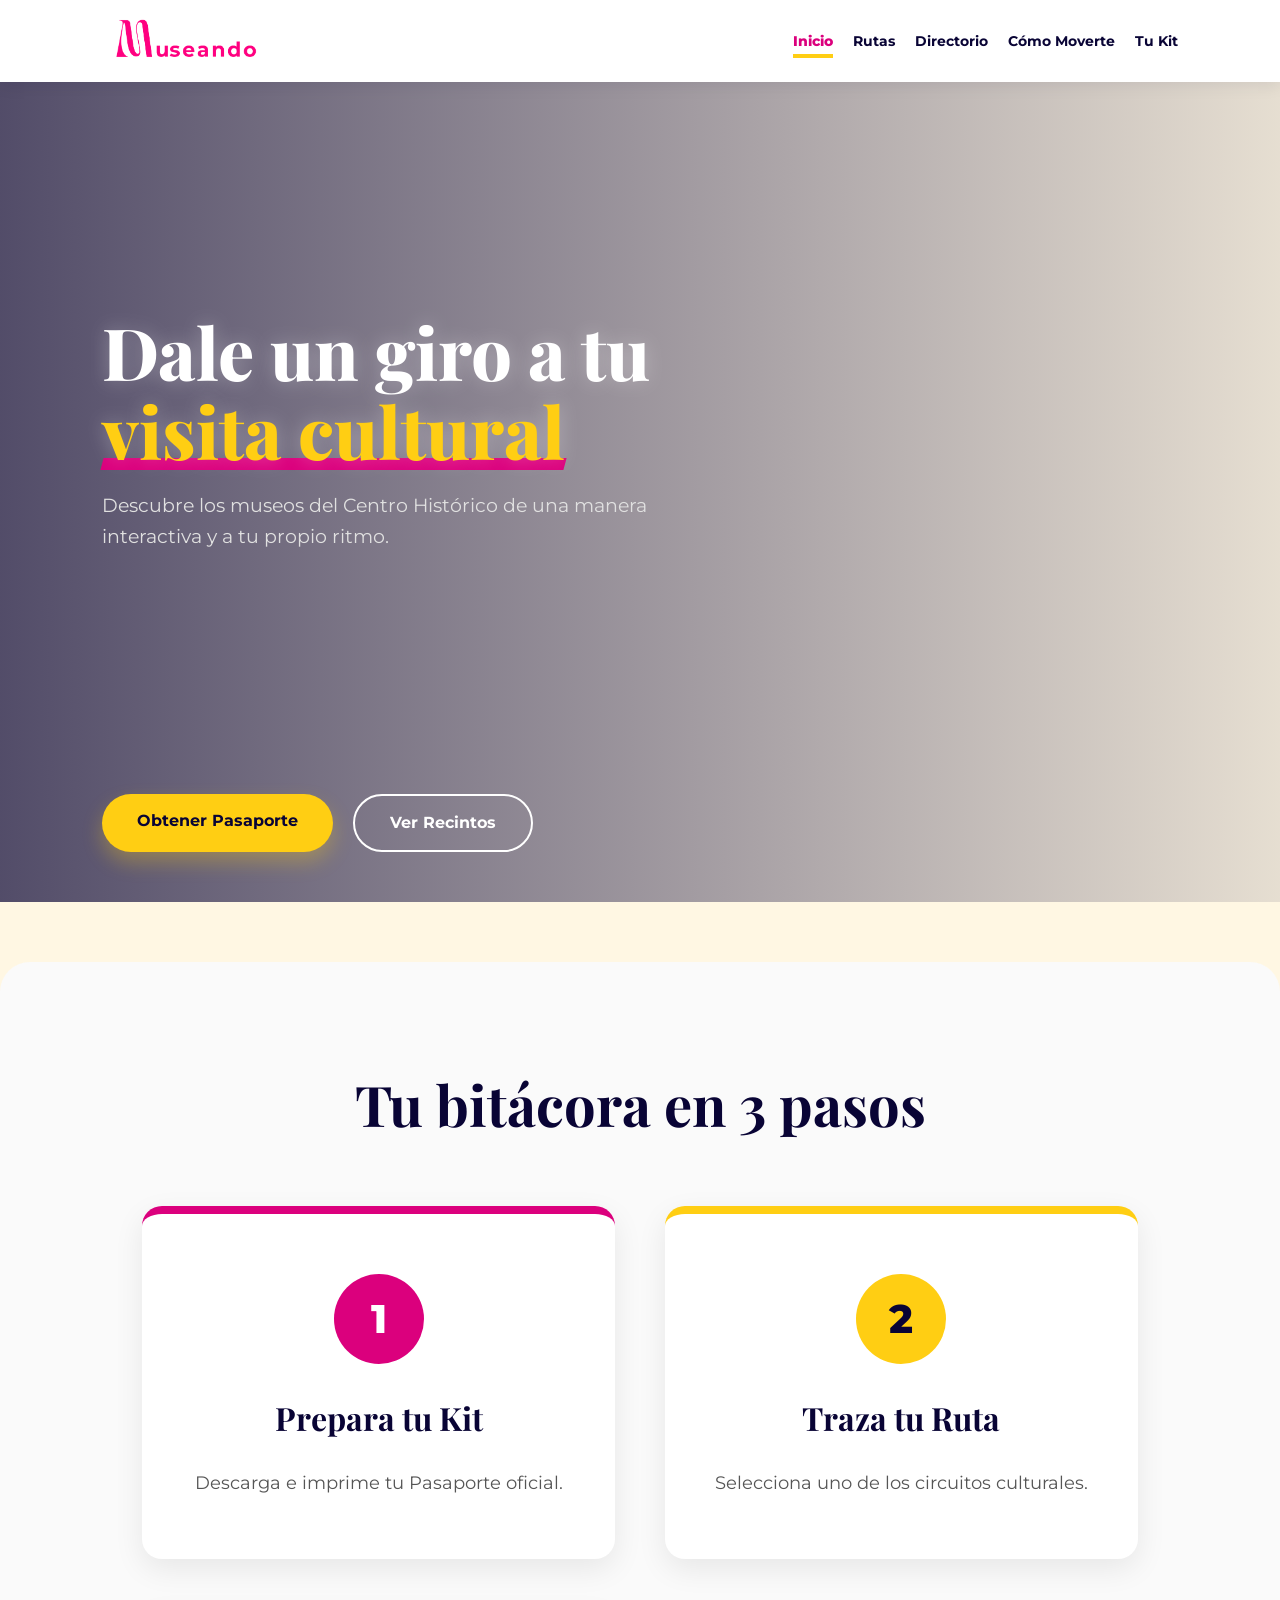
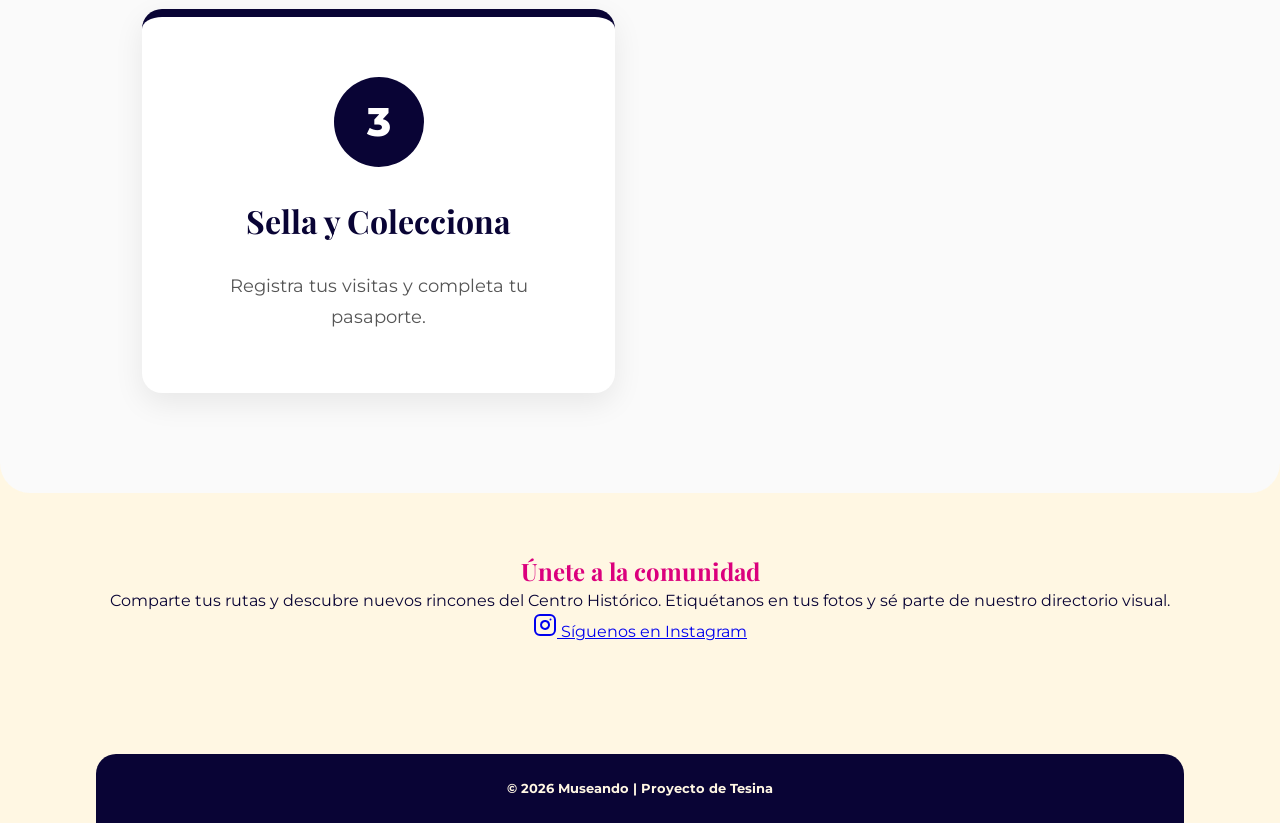
==== commit c31bc187: "index.html" ====
--- a/index.html
+++ b/index.html
@@ -84,6 +84,22 @@
                 </div>
             </div>
         </section>
+		
+        <section class="container instagram-section">
+            <div class="instagram-content">
+                <h2>Únete a la comunidad</h2>
+                <p>Comparte tus rutas y descubre nuevos rincones del Centro Histórico. Etiquétanos en tus fotos y sé parte de nuestro directorio visual.</p>
+                <a href="https://www.instagram.com/museando_cdmx?utm_source=ig_web_button_share_sheet&igsh=ZDNlZDc0MzIxNw==" target="_blank" class="btn-instagram">
+                    <!-- Icono SVG vectorizado para mantener el código limpio -->
+                    <svg width="24" height="24" viewBox="0 0 24 24" fill="none" stroke="currentColor" stroke-width="2" stroke-linecap="round" stroke-linejoin="round">
+                        <rect x="2" y="2" width="20" height="20" rx="5" ry="5"></rect>
+                        <path d="M16 11.37A4 4 0 1 1 12.63 8 4 4 0 0 1 16 11.37z"></path>
+                        <line x1="17.5" y1="6.5" x2="17.51" y2="6.5"></line>
+                    </svg>
+                    Síguenos en Instagram
+                </a>
+            </div>
+        </section>
 
     </main>
 
@@ -91,7 +107,7 @@
         <p>&copy; 2026 Museando | Proyecto de Tesina</p>
     </footer>
 
-  <script>
+<script>
         const burger = document.querySelector('.burger');
         const nav = document.querySelector('.nav-links');
         burger.addEventListener('click', () => { nav.classList.toggle('nav-active'); });
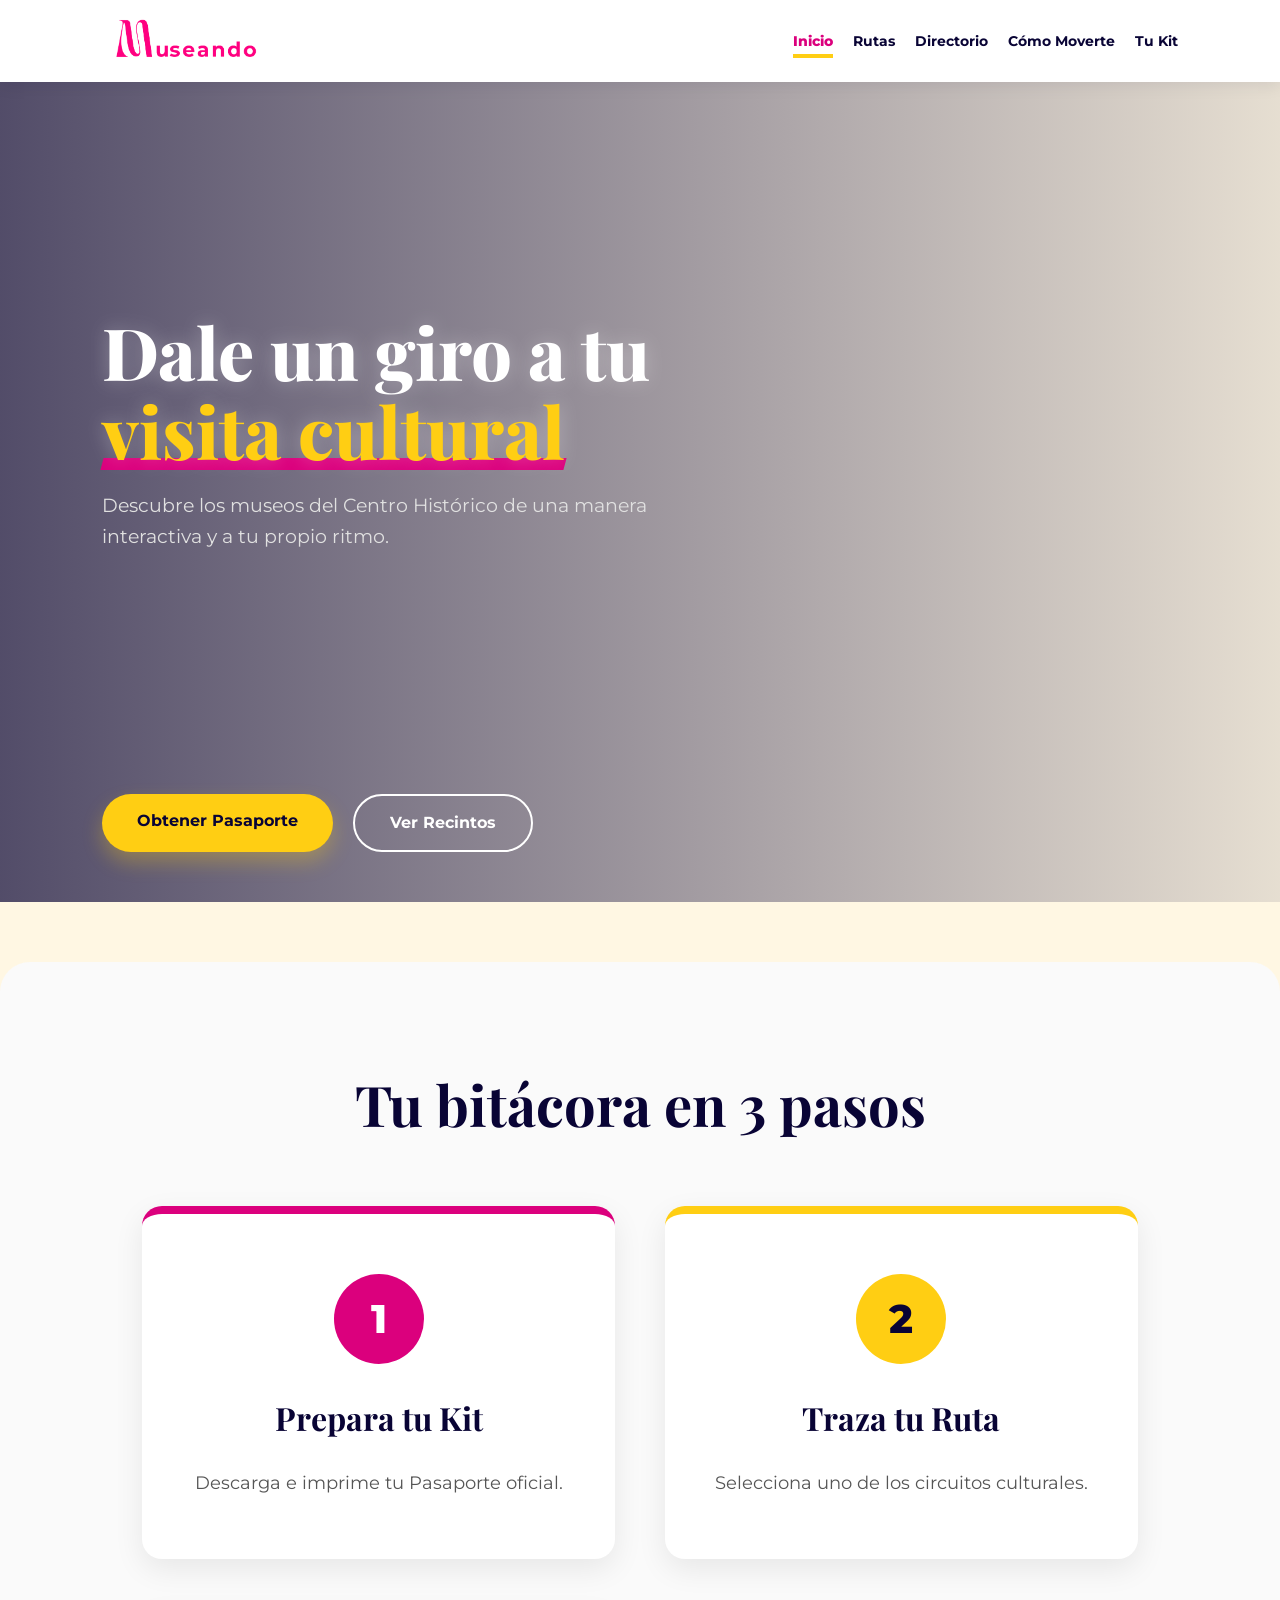
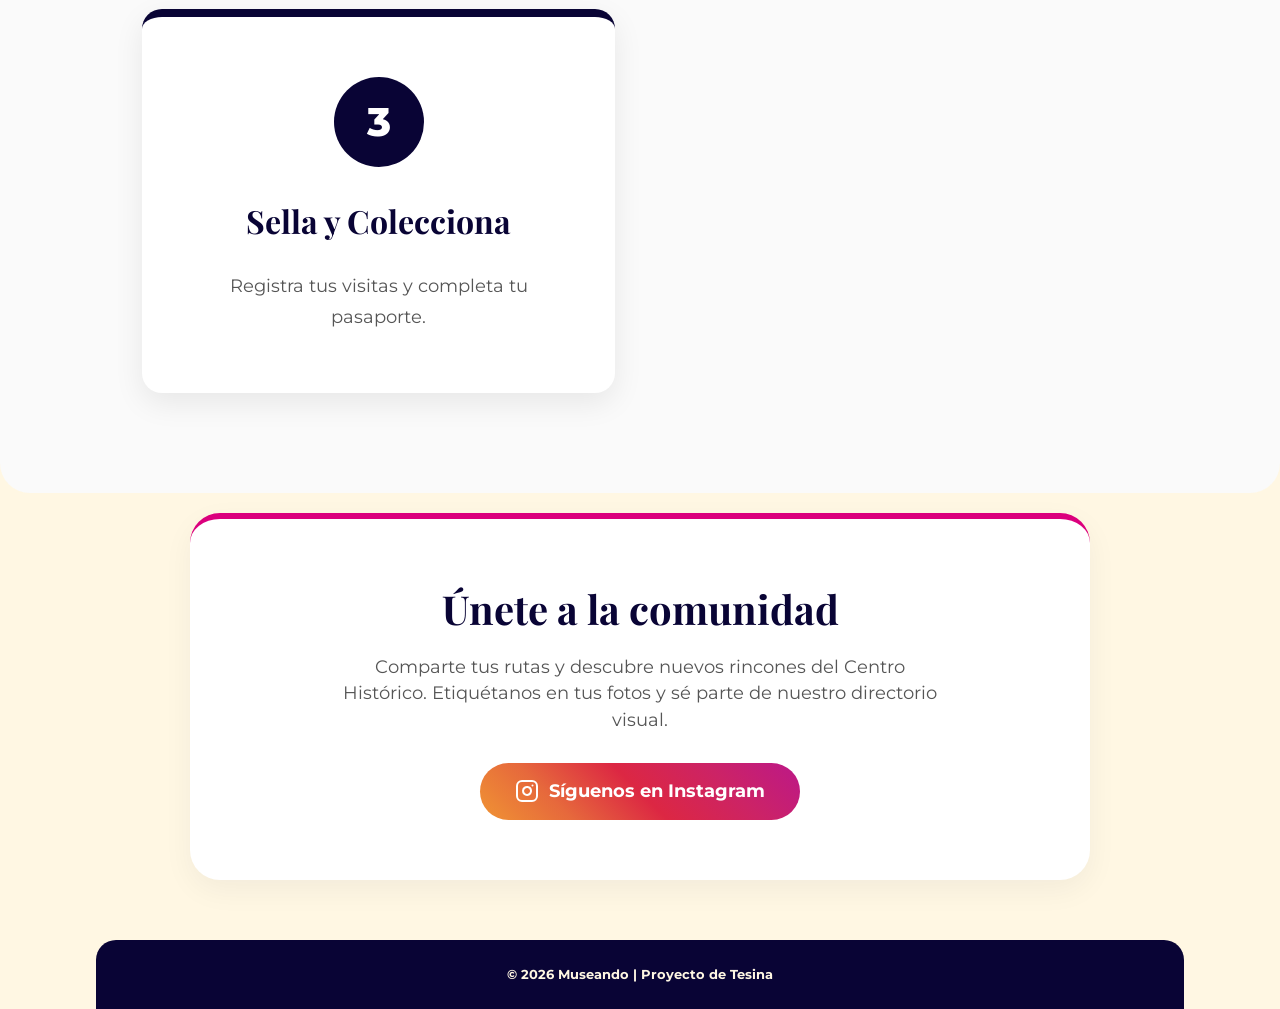
==== commit c15429fb: "index.html" ====
--- a/index.html
+++ b/index.html
@@ -1,6 +1,22 @@
 <!DOCTYPE html>
 <html lang="es">
 <head>
+
+	<!-- Google tag (gtag.js) -->
+    <script async src="https://www.googletagmanager.com/gtag/js?id=G-GC20LZSEM9"></script>
+    <script>
+      window.dataLayer = window.dataLayer || [];
+      function gtag(){dataLayer.push(arguments);}
+      gtag('js', new Date());
+
+      gtag('config', 'G-GC20LZSEM9');
+    </script>
+
+    <meta charset="UTF-8">
+    <meta name="viewport" content="width=device-width, initial-scale=1.0">
+    <title>Museando | Inicio</title>
+    <link href="https://fonts.googleapis.com/css2?family=Montserrat:wght@300;400;700&family=Playfair+Display:wght@700;800&family=Poppins:wght@700;800&display=swap" rel="stylesheet">
+    <link rel="stylesheet" href="css/style.css">
     <meta charset="UTF-8">
     <meta name="viewport" content="width=device-width, initial-scale=1.0">
     <title>Museando | Inicio</title>
--- a/css/style.css
+++ b/css/style.css
@@ -743,7 +743,8 @@
     
     .nav-active { transform: translateX(0); }
     
-    /* ... (aquí sigue lo demás que ya tienes) ... */
+    .hero-contenido-movilidad h1, .hero-contenido h1, .intro-kit h1 { font-size: 2.4rem; }
+}
 
 @media (max-width: 500px) {
     .section-title { font-size: 2.2rem; margin-bottom: 30px; }
--- a/css/style.css
+++ b/css/style.css
@@ -743,7 +743,8 @@
     
     .nav-active { transform: translateX(0); }
     
-    /* ... (aquí sigue lo demás que ya tienes) ... */
+    .hero-contenido-movilidad h1, .hero-contenido h1, .intro-kit h1 { font-size: 2.4rem; }
+}
 
 @media (max-width: 500px) {
     .section-title { font-size: 2.2rem; margin-bottom: 30px; }
